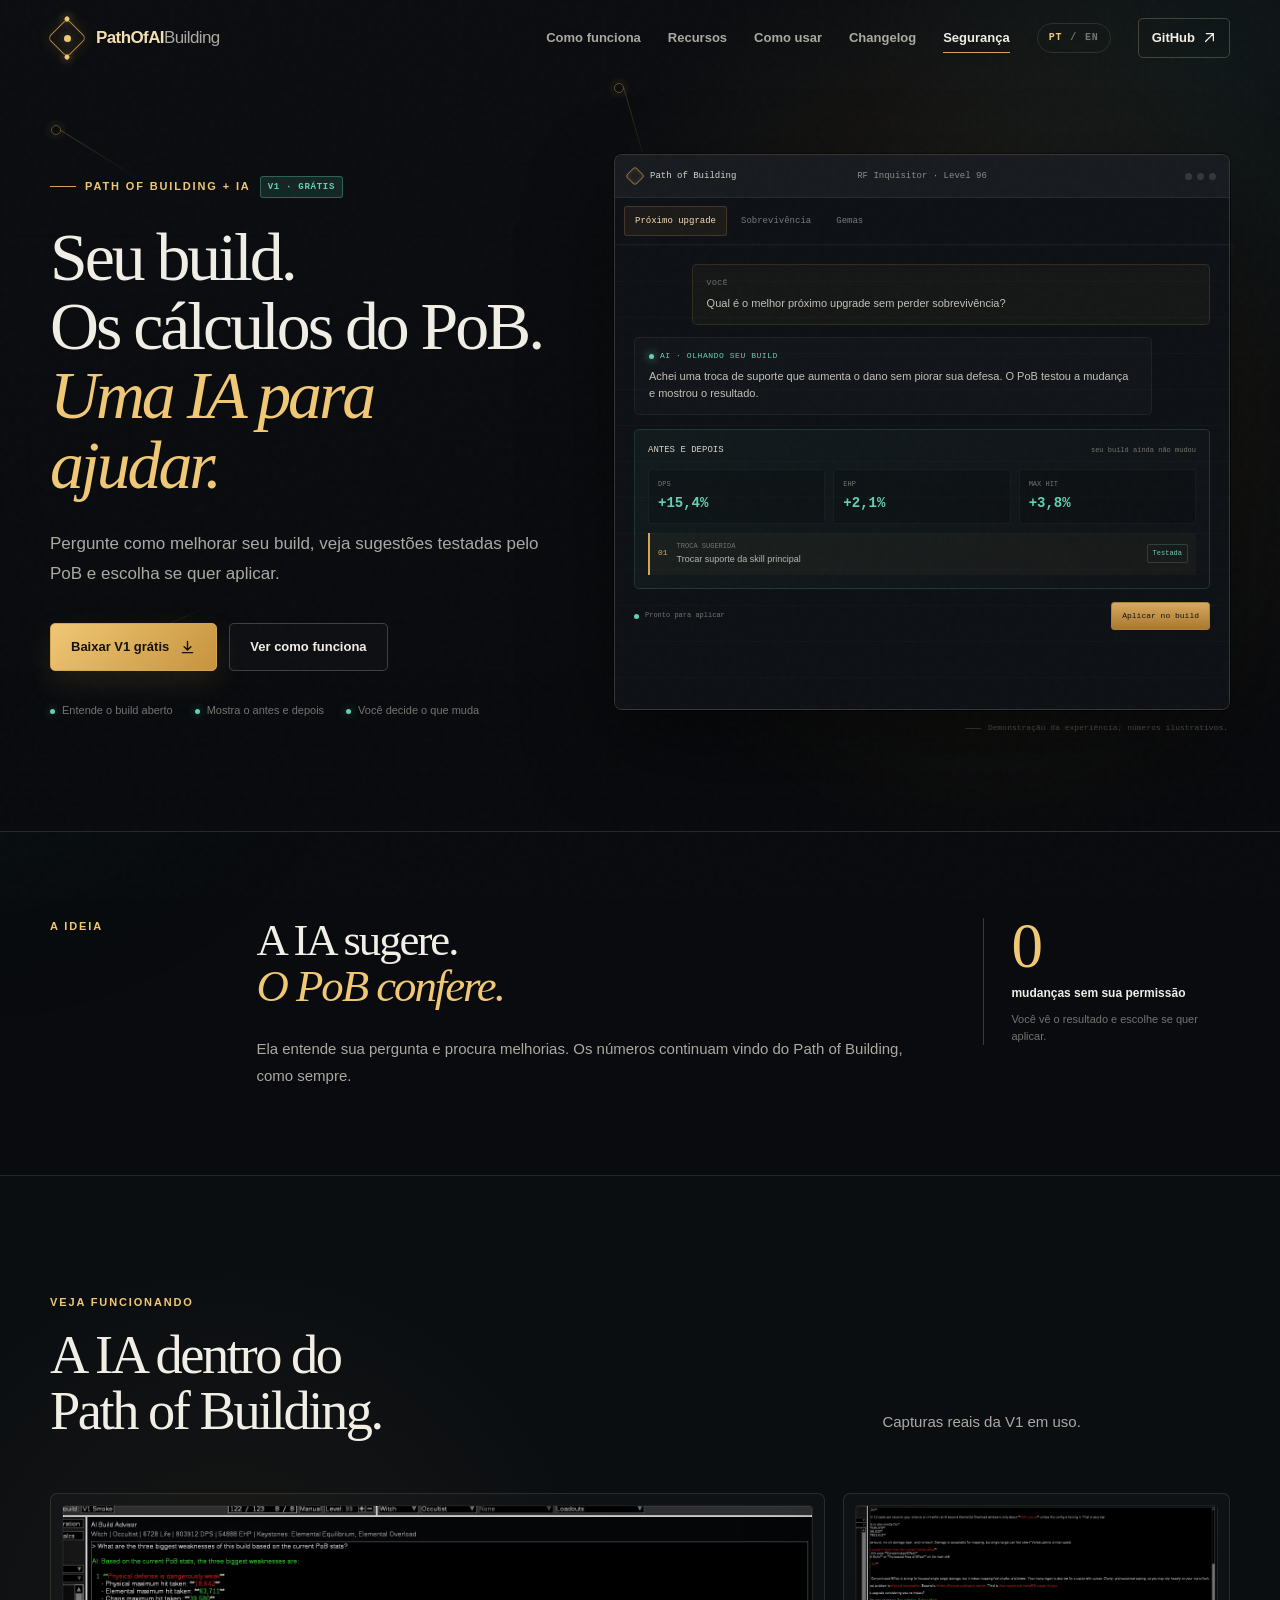
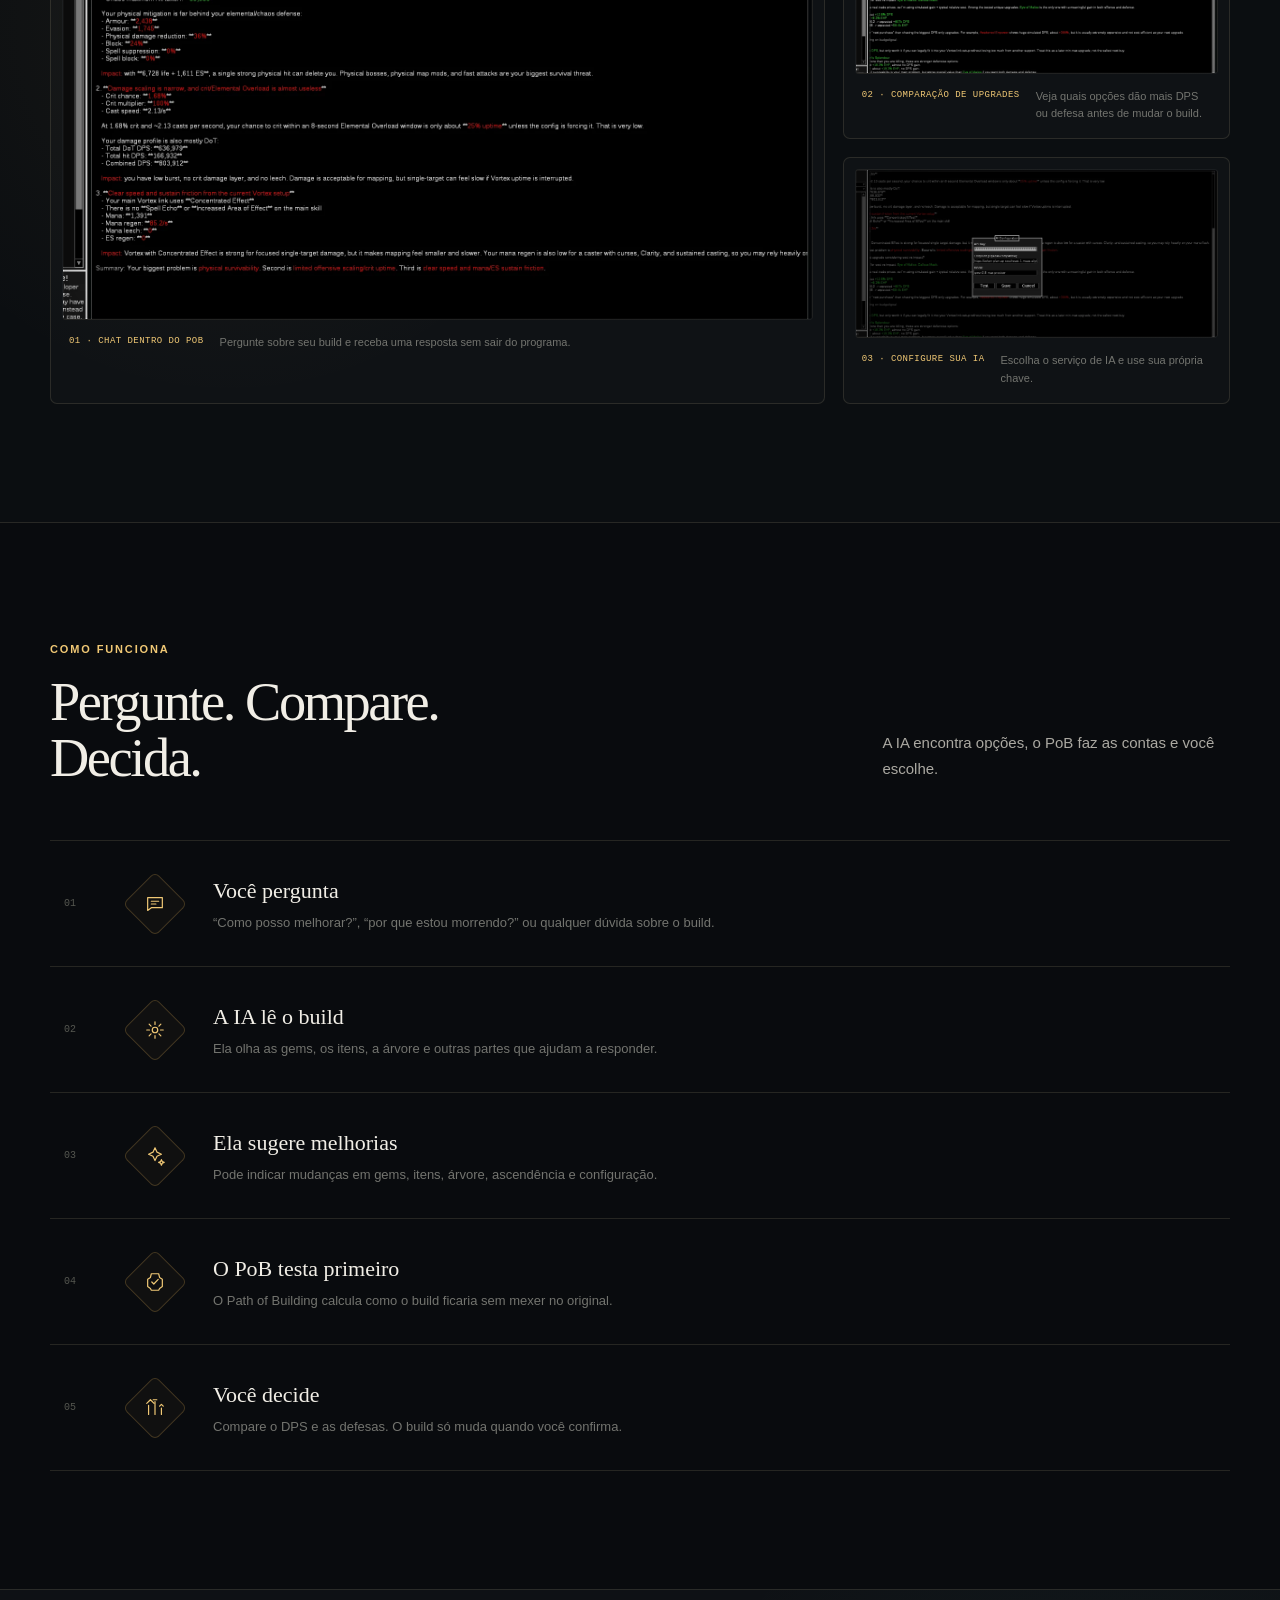
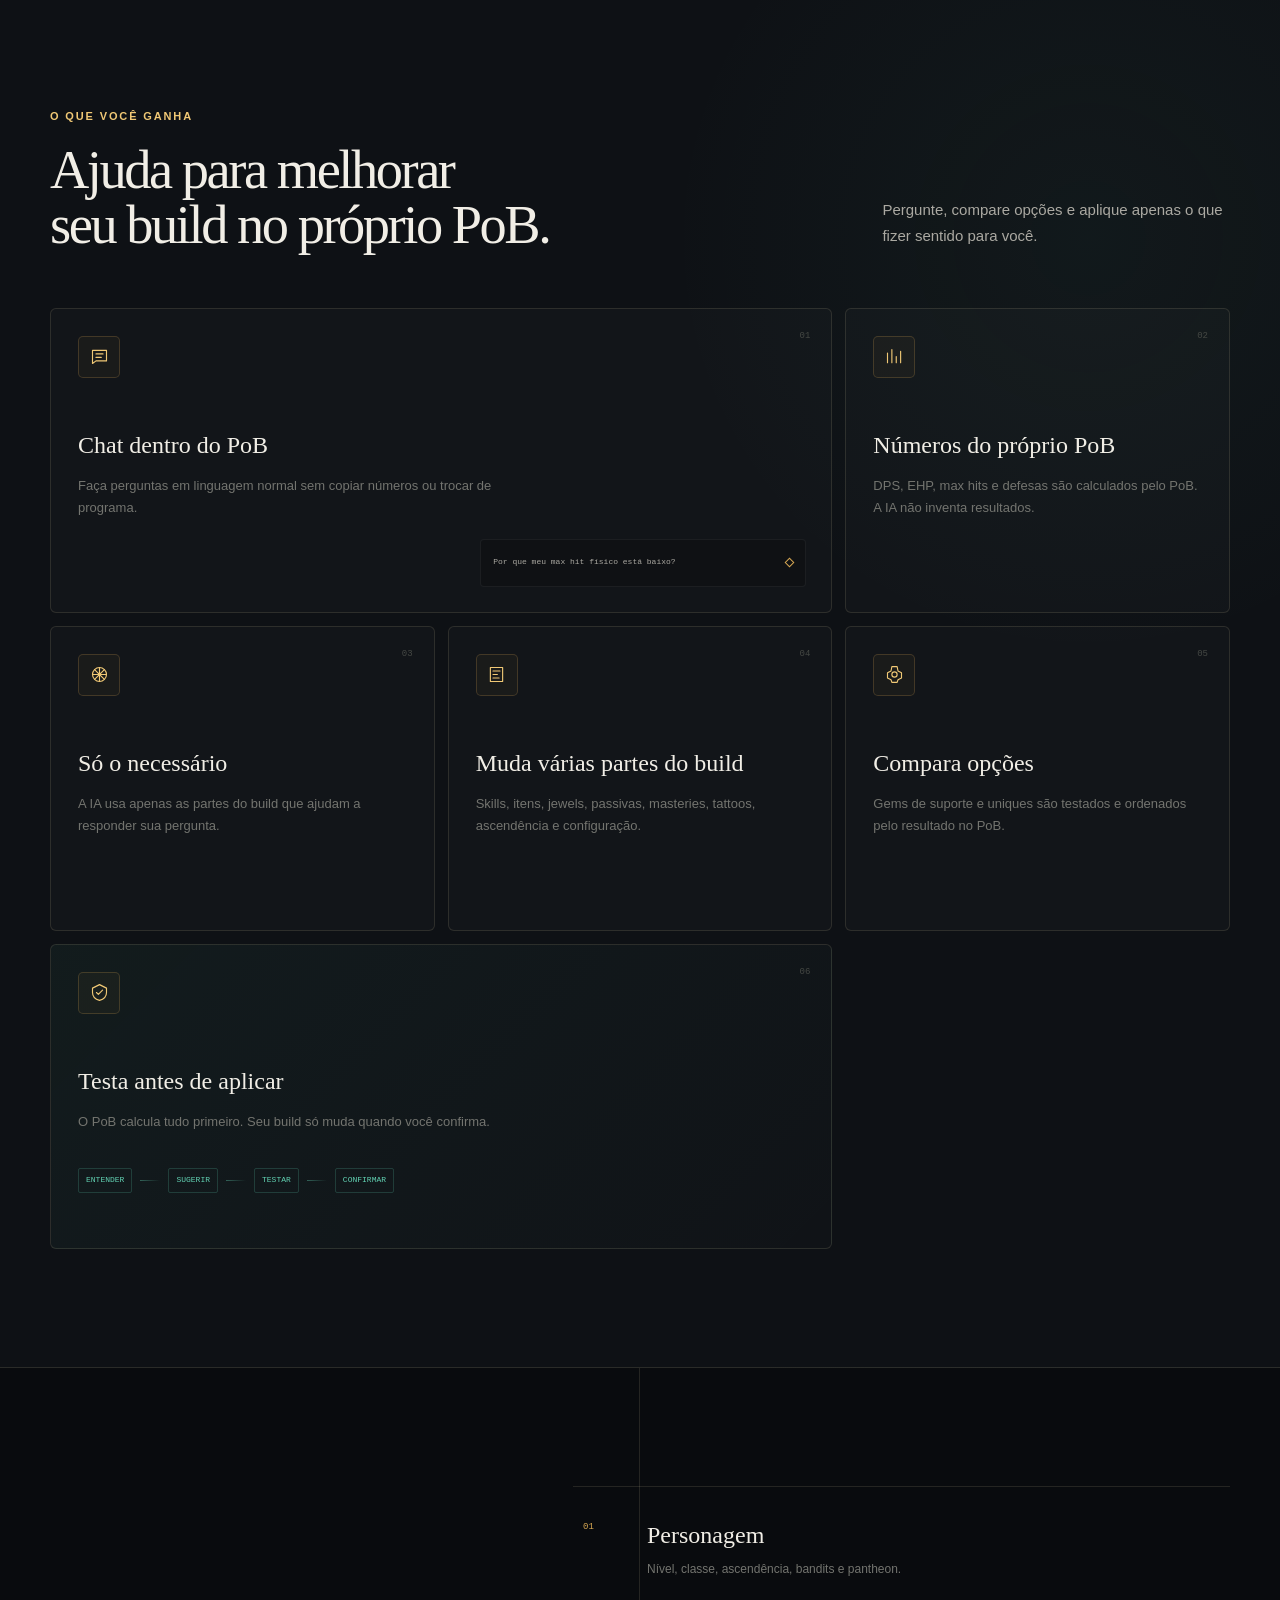
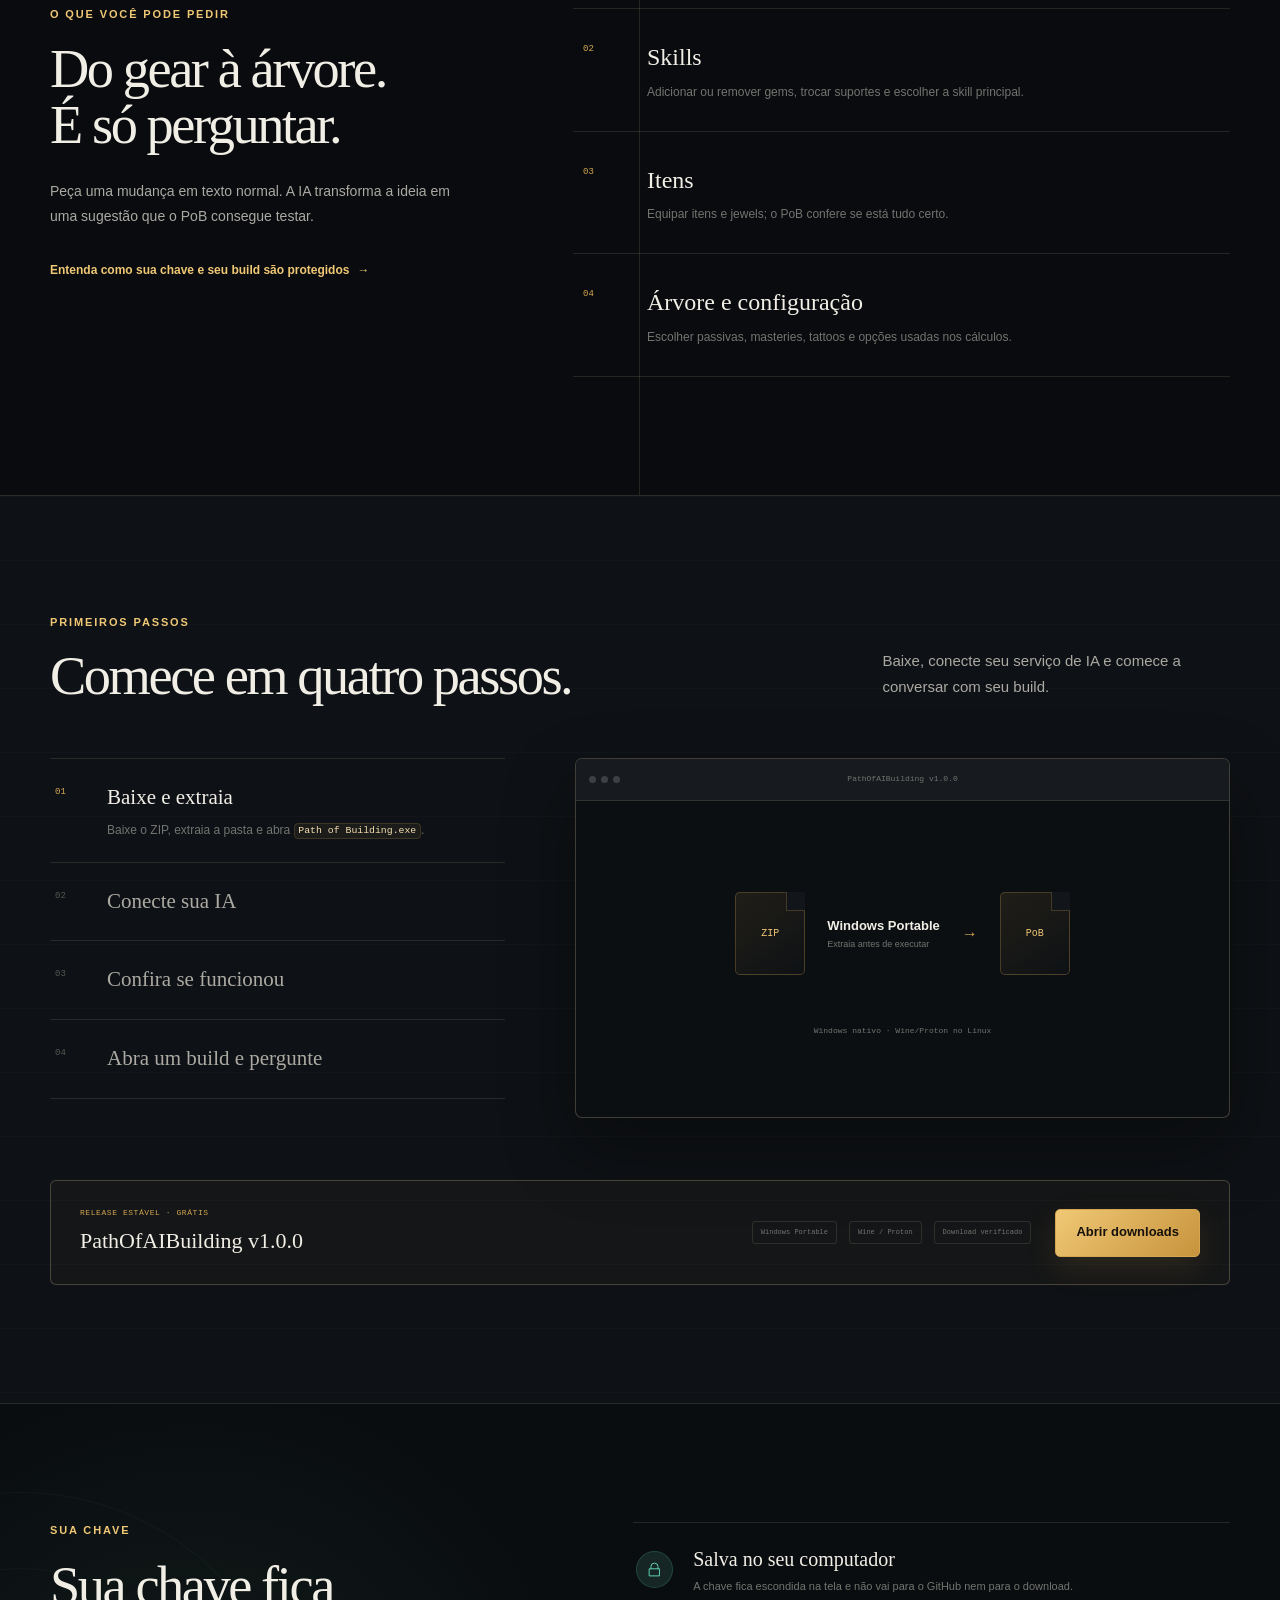
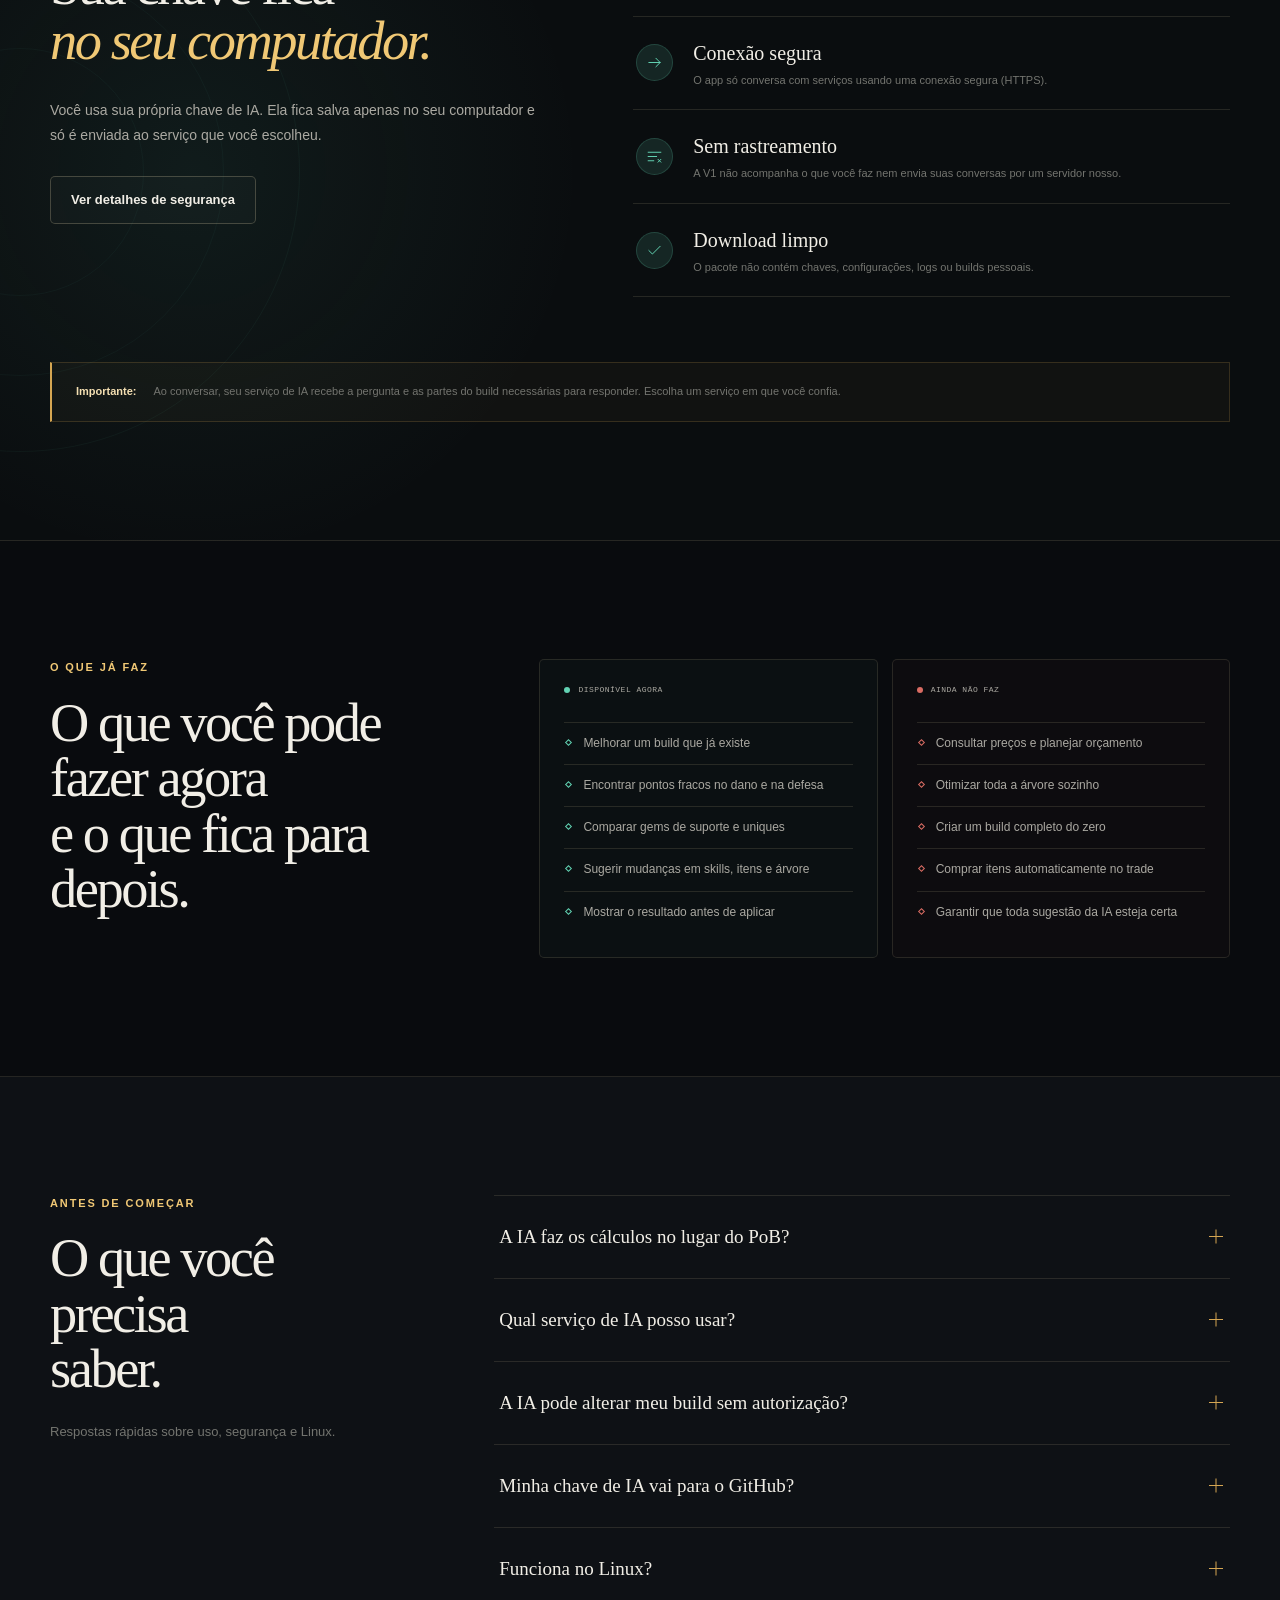
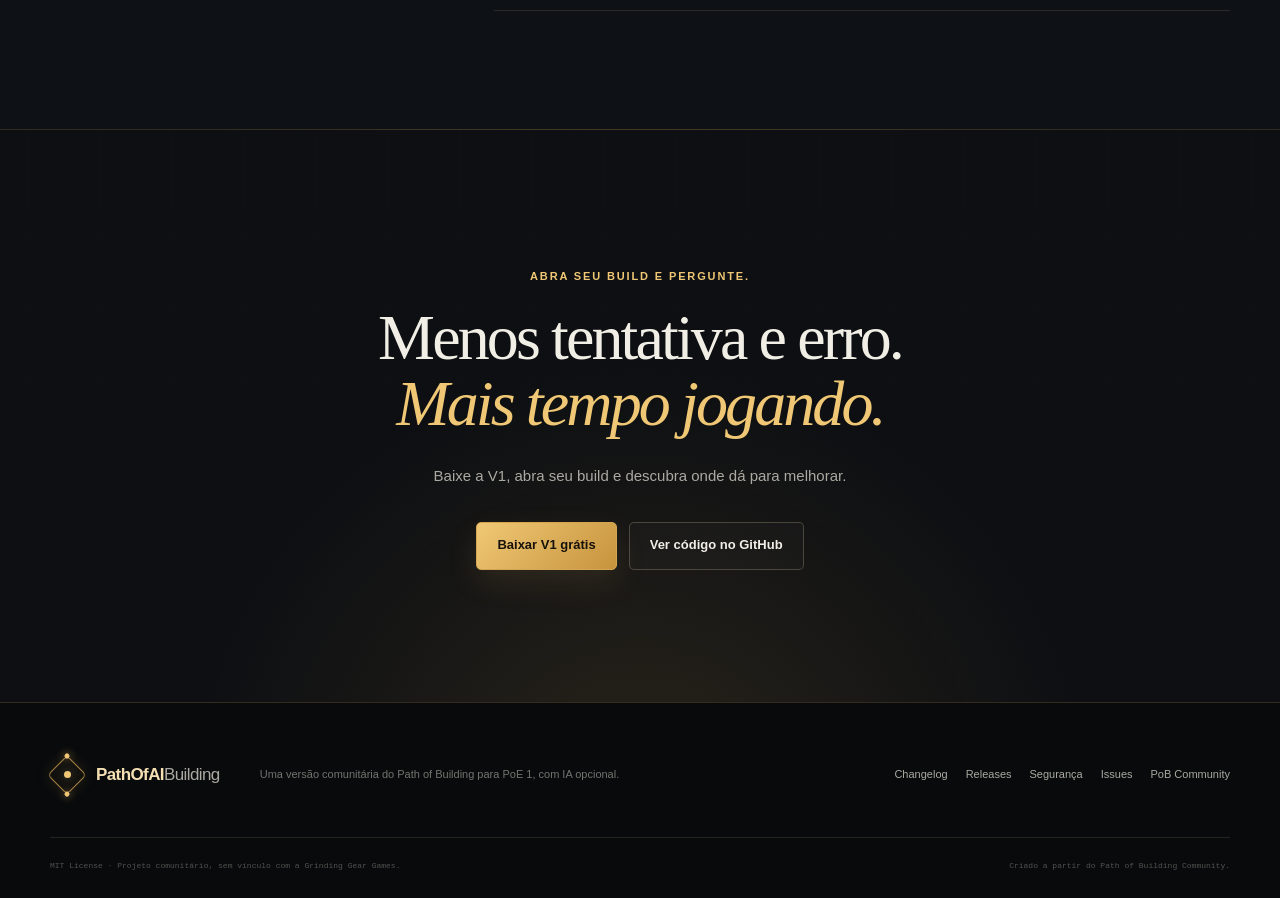
==== site/index.html @ e4df9225 "site: add complete V1 changelog" ====
<!doctype html>
<!-- cspell:disable -->
<html lang="pt-BR">
<head>
  <meta charset="utf-8">
  <meta name="viewport" content="width=device-width, initial-scale=1">
  <meta name="theme-color" content="#0a0c0f">
  <meta name="description" content="PathOfAIBuilding coloca uma IA dentro do Path of Building para responder perguntas, sugerir upgrades e mostrar o resultado antes de aplicar.">
  <meta property="og:type" content="website">
  <meta property="og:title" content="PathOfAIBuilding — PoB com IA para melhorar seu build">
  <meta property="og:description" content="Pergunte sobre seu build, compare melhorias com os cálculos do PoB e escolha o que quer aplicar.">
  <meta property="og:url" content="https://kaiqueramos.github.io/PathOfAIBuilding/">
  <meta property="og:image" content="https://kaiqueramos.github.io/PathOfAIBuilding/assets/ai-chat.webp">
  <meta property="og:image:alt" content="PathOfAIBuilding ajudando a melhorar um build dentro do Path of Building">
  <meta name="twitter:image" content="https://kaiqueramos.github.io/PathOfAIBuilding/assets/ai-chat.webp">
  <meta name="twitter:card" content="summary_large_image">
  <title>PathOfAIBuilding — PoB com IA para melhorar seu build</title>
  <link rel="canonical" href="https://kaiqueramos.github.io/PathOfAIBuilding/">
  <link rel="alternate" hreflang="pt-BR" href="https://kaiqueramos.github.io/PathOfAIBuilding/">
  <link rel="alternate" hreflang="en" href="https://kaiqueramos.github.io/PathOfAIBuilding/en/">
  <link rel="alternate" hreflang="x-default" href="https://kaiqueramos.github.io/PathOfAIBuilding/en/">
  <link rel="icon" href="./favicon.svg" type="image/svg+xml">
  <link rel="stylesheet" href="./styles.css">
  <script src="./script.js" defer></script>
</head>
<body>
  <a class="skip-link" href="#conteudo">Pular para o conteúdo</a>

  <div class="page-noise" aria-hidden="true"></div>
  <div class="ambient ambient-one" aria-hidden="true"></div>
  <div class="ambient ambient-two" aria-hidden="true"></div>

  <header class="site-header" data-header>
    <div class="shell header-inner">
      <a class="brand" href="#inicio" aria-label="PathOfAIBuilding — início">
        <span class="brand-mark" aria-hidden="true">
          <span class="brand-orbit"></span>
          <span class="brand-core"></span>
        </span>
        <span class="brand-copy">
          <strong>PathOfAI</strong><span>Building</span>
        </span>
      </a>

      <button class="nav-toggle" type="button" aria-expanded="false" aria-controls="primary-nav" data-nav-toggle>
        <span class="sr-only">Abrir menu</span>
        <span></span><span></span><span></span>
      </button>

      <nav class="primary-nav" id="primary-nav" aria-label="Navegação principal" data-nav>
        <a href="#como-funciona">Como funciona</a>
        <a href="#recursos">Recursos</a>
        <a href="#primeiros-passos">Como usar</a>
        <a href="./changelog/">Changelog</a>
        <a href="#seguranca">Segurança</a>
        <div class="language-switch" aria-label="Idioma">
          <a href="./" lang="pt-BR" aria-current="page">PT</a>
          <span aria-hidden="true">/</span>
          <a href="./en/" lang="en">EN</a>
        </div>
        <a class="nav-github" href="https://github.com/kaiqueramos/PathOfAIBuilding" target="_blank" rel="noreferrer">
          GitHub
          <svg viewBox="0 0 16 16" aria-hidden="true"><path d="M5 3h8v8M13 3 4 12"/></svg>
        </a>
      </nav>
    </div>
  </header>

  <main id="conteudo">
    <section class="hero" id="inicio">
      <div class="hero-grid" aria-hidden="true"></div>
      <div class="hero-nodes" aria-hidden="true">
        <span class="node node-one"></span>
        <span class="node node-two"></span>
        <span class="node node-three"></span>
        <span class="node node-four"></span>
        <span class="node node-five"></span>
      </div>

      <div class="shell hero-layout">
        <div class="hero-copy reveal">
          <div class="eyebrow"><span></span> Path of Building + IA <b>V1 · GRÁTIS</b></div>
          <h1>Seu build.<br>Os cálculos do PoB.<br><em>Uma IA para ajudar.</em></h1>
          <p class="hero-lead">
            Pergunte como melhorar seu build, veja sugestões testadas pelo PoB e escolha se quer aplicar.
          </p>
          <div class="hero-actions">
            <a class="button button-primary" href="https://github.com/kaiqueramos/PathOfAIBuilding/releases/tag/v1.0.0">
              <span>Baixar V1 grátis</span>
              <svg viewBox="0 0 20 20" aria-hidden="true"><path d="M10 3v10m0 0 4-4m-4 4-4-4M4 16h12"/></svg>
            </a>
            <a class="button button-ghost" href="#como-funciona">Ver como funciona</a>
          </div>
          <ul class="hero-proof" aria-label="Destaques da versão 1">
            <li><span class="proof-dot"></span>Entende o build aberto</li>
            <li><span class="proof-dot"></span>Mostra o antes e depois</li>
            <li><span class="proof-dot"></span>Você decide o que muda</li>
          </ul>
        </div>

        <div class="demo-wrap reveal reveal-delay" aria-label="Demonstração ilustrativa do chat de IA">
          <div class="demo-halo" aria-hidden="true"></div>
          <div class="pob-window">
            <div class="window-topbar">
              <div class="window-brand"><span class="window-gem"></span> Path of Building</div>
              <div class="window-build">RF Inquisitor · Level 96</div>
              <div class="window-controls" aria-hidden="true"><i></i><i></i><i></i></div>
            </div>
            <div class="window-tabs" role="tablist" aria-label="Cenários da demonstração">
              <button class="demo-tab is-active" type="button" role="tab" aria-selected="true" data-scenario="upgrade">Próximo upgrade</button>
              <button class="demo-tab" type="button" role="tab" aria-selected="false" data-scenario="defense">Sobrevivência</button>
              <button class="demo-tab" type="button" role="tab" aria-selected="false" data-scenario="gems">Gemas</button>
            </div>
            <div class="chat-panel" aria-live="polite">
              <div class="message message-user">
                <span class="message-role">Você</span>
                <p data-demo-question>Como melhoro esta build sem perder sobrevivência?</p>
              </div>
              <div class="message message-ai">
                <span class="message-role"><i class="ai-pulse"></i> AI · olhando seu build</span>
                <p data-demo-answer>Achei uma troca de suporte que aumenta o dano sem piorar sua defesa. O PoB testou a mudança e mostrou o resultado.</p>
              </div>
              <div class="diff-card">
                <div class="diff-heading">
                  <span>Antes e depois</span>
                  <small>seu build ainda não mudou</small>
                </div>
                <div class="diff-grid">
                  <div><span>DPS</span><strong data-demo-stat-one>+15,4%</strong></div>
                  <div><span data-demo-label-two>EHP</span><strong data-demo-stat-two>+2,1%</strong></div>
                  <div><span data-demo-label-three>Max hit</span><strong data-demo-stat-three>+3,8%</strong></div>
                </div>
                <div class="action-preview">
                  <span class="action-index">01</span>
                  <div><small data-demo-action-type>troca sugerida</small><b data-demo-action>Trocar suporte da skill principal</b></div>
                  <span class="action-valid">Testada</span>
                </div>
              </div>
              <div class="apply-row">
                <span><i></i> Pronto para aplicar</span>
                <button type="button" tabindex="-1">Aplicar no build</button>
              </div>
            </div>
          </div>
          <p class="demo-caption"><span></span>Demonstração da experiência; números ilustrativos.</p>
        </div>
      </div>
    </section>

    <section class="section principle-section" aria-labelledby="principio-title">
      <div class="shell principle-grid">
        <div class="section-kicker reveal">A ideia</div>
        <div class="principle-copy reveal">
          <h2 id="principio-title">A IA sugere.<br><em>O PoB confere.</em></h2>
          <p>Ela entende sua pergunta e procura melhorias. Os números continuam vindo do Path of Building, como sempre.</p>
        </div>
        <div class="principle-metric reveal">
          <strong>0</strong>
          <span>mudanças sem sua permissão</span>
          <p>Você vê o resultado e escolhe se quer aplicar.</p>
        </div>
      </div>
    </section>

    <section class="section screenshots-section" id="interface" aria-labelledby="screenshots-title">
      <div class="shell">
        <div class="section-heading reveal">
          <div>
            <span class="section-kicker">Veja funcionando</span>
            <h2 id="screenshots-title">A IA dentro do<br>Path of Building.</h2>
          </div>
          <p>Capturas reais da V1 em uso.</p>
        </div>
        <div class="screenshots-grid">
          <figure class="screenshot-card screenshot-card-main reveal">
            <a class="screenshot-frame" href="./assets/ai-chat.webp" target="_blank" rel="noreferrer" aria-label="Abrir captura do chat em tamanho completo">
              <img src="./assets/ai-chat.webp" alt="Chat da IA analisando um build dentro do Path of Building" width="1600" height="900" loading="lazy">
            </a>
            <figcaption>
              <span>01 · Chat dentro do PoB</span>
              <p>Pergunte sobre seu build e receba uma resposta sem sair do programa.</p>
            </figcaption>
          </figure>
          <figure class="screenshot-card reveal">
            <a class="screenshot-frame" href="./assets/ai-preview.webp" target="_blank" rel="noreferrer" aria-label="Abrir captura da comparação de upgrades em tamanho completo">
              <img src="./assets/ai-preview.webp" alt="Comparação de upgrades com ganhos de DPS e EHP" width="1600" height="900" loading="lazy">
            </a>
            <figcaption>
              <span>02 · Comparação de upgrades</span>
              <p>Veja quais opções dão mais DPS ou defesa antes de mudar o build.</p>
            </figcaption>
          </figure>
          <figure class="screenshot-card reveal">
            <a class="screenshot-frame" href="./assets/ai-setup.webp" target="_blank" rel="noreferrer" aria-label="Abrir captura da configuração em tamanho completo">
              <img src="./assets/ai-setup.webp" alt="Tela para configurar o serviço de IA no PathOfAIBuilding" width="1600" height="900" loading="lazy">
            </a>
            <figcaption>
              <span>03 · Configure sua IA</span>
              <p>Escolha o serviço de IA e use sua própria chave.</p>
            </figcaption>
          </figure>
        </div>
      </div>
    </section>

    <section class="section flow-section" id="como-funciona" aria-labelledby="flow-title">
      <div class="shell">
        <div class="section-heading reveal">
          <div>
            <span class="section-kicker">Como funciona</span>
            <h2 id="flow-title">Pergunte. Compare.<br>Decida.</h2>
          </div>
          <p>A IA encontra opções, o PoB faz as contas e você escolhe.</p>
        </div>

        <ol class="flow-list">
          <li class="flow-item reveal">
            <span class="flow-number">01</span>
            <div class="flow-icon" aria-hidden="true"><svg viewBox="0 0 24 24"><path d="M4 5h16v11H8l-4 3V5Z"/><path d="M8 9h8M8 12h5"/></svg></div>
            <div><h3>Você pergunta</h3><p>“Como posso melhorar?”, “por que estou morrendo?” ou qualquer dúvida sobre o build.</p></div>
          </li>
          <li class="flow-item reveal">
            <span class="flow-number">02</span>
            <div class="flow-icon" aria-hidden="true"><svg viewBox="0 0 24 24"><circle cx="12" cy="12" r="3"/><path d="M12 3v3m0 12v3M3 12h3m12 0h3M5.6 5.6l2.1 2.1m8.6 8.6 2.1 2.1m0-12.8-2.1 2.1M7.7 16.3l-2.1 2.1"/></svg></div>
            <div><h3>A IA lê o build</h3><p>Ela olha as gems, os itens, a árvore e outras partes que ajudam a responder.</p></div>
          </li>
          <li class="flow-item reveal">
            <span class="flow-number">03</span>
            <div class="flow-icon" aria-hidden="true"><svg viewBox="0 0 24 24"><path d="m12 3 2.2 4.8L19 10l-4.8 2.2L12 17l-2.2-4.8L5 10l4.8-2.2L12 3Z"/><path d="m19 16 .9 2.1L22 19l-2.1.9L19 22l-.9-2.1L16 19l2.1-.9L19 16Z"/></svg></div>
            <div><h3>Ela sugere melhorias</h3><p>Pode indicar mudanças em gems, itens, árvore, ascendência e configuração.</p></div>
          </li>
          <li class="flow-item reveal">
            <span class="flow-number">04</span>
            <div class="flow-icon" aria-hidden="true"><svg viewBox="0 0 24 24"><path d="M8 3h8l1 4 3 2v8l-3 2-1 2H8l-1-2-3-2V9l3-2 1-4Z"/><path d="m8.5 12 2.2 2.2 4.8-5"/></svg></div>
            <div><h3>O PoB testa primeiro</h3><p>O Path of Building calcula como o build ficaria sem mexer no original.</p></div>
          </li>
          <li class="flow-item reveal">
            <span class="flow-number">05</span>
            <div class="flow-icon" aria-hidden="true"><svg viewBox="0 0 24 24"><path d="M5 19V9m7 10V5m7 14v-7"/><path d="m3 7 4-4 4 4M10 3h4M17 10l2-2 2 2"/></svg></div>
            <div><h3>Você decide</h3><p>Compare o DPS e as defesas. O build só muda quando você confirma.</p></div>
          </li>
        </ol>
      </div>
    </section>

    <section class="section features-section" id="recursos" aria-labelledby="features-title">
      <div class="shell">
        <div class="section-heading reveal">
          <div>
            <span class="section-kicker">O que você ganha</span>
            <h2 id="features-title">Ajuda para melhorar<br>seu build no próprio PoB.</h2>
          </div>
          <p>Pergunte, compare opções e aplique apenas o que fizer sentido para você.</p>
        </div>

        <div class="feature-grid">
          <article class="feature-card feature-card-wide reveal">
            <span class="feature-index">01</span>
            <div class="feature-icon" aria-hidden="true"><svg viewBox="0 0 24 24"><path d="M4 5h16v12H8l-4 3V5Z"/><path d="M8 9h8M8 13h6"/></svg></div>
            <h3>Chat dentro do PoB</h3>
            <p>Faça perguntas em linguagem normal sem copiar números ou trocar de programa.</p>
            <div class="mini-chat" aria-hidden="true"><span>Por que meu max hit físico está baixo?</span><i></i></div>
          </article>

          <article class="feature-card reveal">
            <span class="feature-index">02</span>
            <div class="feature-icon" aria-hidden="true"><svg viewBox="0 0 24 24"><path d="M4 19V8m5 11V4m5 15v-7m5 7V6"/></svg></div>
            <h3>Números do próprio PoB</h3>
            <p>DPS, EHP, max hits e defesas são calculados pelo PoB. A IA não inventa resultados.</p>
          </article>

          <article class="feature-card reveal">
            <span class="feature-index">03</span>
            <div class="feature-icon" aria-hidden="true"><svg viewBox="0 0 24 24"><circle cx="12" cy="12" r="8"/><path d="M12 4v16M4 12h16M6.4 6.4l11.2 11.2M17.6 6.4 6.4 17.6"/></svg></div>
            <h3>Só o necessário</h3>
            <p>A IA usa apenas as partes do build que ajudam a responder sua pergunta.</p>
          </article>

          <article class="feature-card reveal">
            <span class="feature-index">04</span>
            <div class="feature-icon" aria-hidden="true"><svg viewBox="0 0 24 24"><path d="M5 4h14v16H5z"/><path d="M8 8h8m-8 4h5m-5 4h7"/></svg></div>
            <h3>Muda várias partes do build</h3>
            <p>Skills, itens, jewels, passivas, masteries, tattoos, ascendência e configuração.</p>
          </article>

          <article class="feature-card reveal">
            <span class="feature-index">05</span>
            <div class="feature-icon" aria-hidden="true"><svg viewBox="0 0 24 24"><path d="M9 3h6l1 5 4 2v6l-4 2-1 3H9l-1-3-4-2v-6l4-2 1-5Z"/><circle cx="12" cy="12" r="3"/></svg></div>
            <h3>Compara opções</h3>
            <p>Gems de suporte e uniques são testados e ordenados pelo resultado no PoB.</p>
          </article>

          <article class="feature-card feature-card-accent reveal">
            <span class="feature-index">06</span>
            <div class="feature-icon" aria-hidden="true"><svg viewBox="0 0 24 24"><path d="M12 3 4 7v5c0 4.8 3.3 7.8 8 9 4.7-1.2 8-4.2 8-9V7l-8-4Z"/><path d="m8.5 12 2.2 2.2 4.8-5"/></svg></div>
            <h3>Testa antes de aplicar</h3>
            <p>O PoB calcula tudo primeiro. Seu build só muda quando você confirma.</p>
            <div class="safety-chain" aria-label="Caminho até aplicar uma mudança"><span>Entender</span><i></i><span>Sugerir</span><i></i><span>Testar</span><i></i><span>Confirmar</span></div>
          </article>
        </div>
      </div>
    </section>

    <section class="section actions-section" aria-labelledby="actions-title">
      <div class="shell actions-layout">
        <div class="actions-copy reveal">
          <span class="section-kicker">O que você pode pedir</span>
          <h2 id="actions-title">Do gear à árvore.<br>É só perguntar.</h2>
          <p>Peça uma mudança em texto normal. A IA transforma a ideia em uma sugestão que o PoB consegue testar.</p>
          <a class="text-link" href="https://github.com/kaiqueramos/PathOfAIBuilding/blob/dev/AI_SECURITY.md">Entenda como sua chave e seu build são protegidos <span>→</span></a>
        </div>
        <div class="action-groups reveal">
          <article>
            <span>01</span>
            <div><h3>Personagem</h3><p>Nível, classe, ascendência, bandits e pantheon.</p></div>
          </article>
          <article>
            <span>02</span>
            <div><h3>Skills</h3><p>Adicionar ou remover gems, trocar suportes e escolher a skill principal.</p></div>
          </article>
          <article>
            <span>03</span>
            <div><h3>Itens</h3><p>Equipar itens e jewels; o PoB confere se está tudo certo.</p></div>
          </article>
          <article>
            <span>04</span>
            <div><h3>Árvore e configuração</h3><p>Escolher passivas, masteries, tattoos e opções usadas nos cálculos.</p></div>
          </article>
        </div>
      </div>
    </section>

    <section class="section setup-section" id="primeiros-passos" aria-labelledby="setup-title">
      <div class="shell">
        <div class="section-heading reveal">
          <div>
            <span class="section-kicker">Primeiros passos</span>
            <h2 id="setup-title">Comece em quatro passos.</h2>
          </div>
          <p>Baixe, conecte seu serviço de IA e comece a conversar com seu build.</p>
        </div>

        <div class="setup-layout">
          <ol class="setup-steps">
            <li class="setup-step reveal is-active" data-setup-step="1">
              <button type="button" aria-expanded="true">
                <span>01</span>
                <div><h3>Baixe e extraia</h3><p>Baixe o ZIP, extraia a pasta e abra <code>Path of Building.exe</code>.</p></div>
              </button>
            </li>
            <li class="setup-step reveal" data-setup-step="2">
              <button type="button" aria-expanded="false">
                <span>02</span>
                <div><h3>Conecte sua IA</h3><p>Em <b>AI Setup</b>, informe o endereço do serviço, sua chave e o nome do modelo.</p></div>
              </button>
            </li>
            <li class="setup-step reveal" data-setup-step="3">
              <button type="button" aria-expanded="false">
                <span>03</span>
                <div><h3>Confira se funcionou</h3><p>Clique em <b>Test Connection</b>. O PoB avisa quando estiver tudo certo.</p></div>
              </button>
            </li>
            <li class="setup-step reveal" data-setup-step="4">
              <button type="button" aria-expanded="false">
                <span>04</span>
                <div><h3>Abra um build e pergunte</h3><p>Entre na aba <b>AI</b>, faça uma pergunta e revise a sugestão antes de aplicar.</p></div>
              </button>
            </li>
          </ol>

          <div class="setup-visual reveal" aria-live="polite">
            <div class="setup-window" data-setup-panel="1">
              <div class="setup-bar"><span></span><span></span><span></span><b>PathOfAIBuilding v1.0.0</b></div>
              <div class="download-visual">
                <div class="archive-icon"><span>ZIP</span></div>
                <div><strong>Windows Portable</strong><small>Extraia antes de executar</small></div>
                <i>→</i>
                <div class="exe-icon"><span>PoB</span></div>
              </div>
              <p>Windows nativo · Wine/Proton no Linux</p>
            </div>
            <div class="setup-window" data-setup-panel="2" hidden>
              <div class="setup-bar"><span></span><span></span><span></span><b>AI Configuration</b></div>
              <div class="config-form">
                <label>API Key <span>••••••••••••••••••••</span></label>
                <label>Endpoint <span>https://seu-provedor.example/v1</span></label>
                <label>Model <span>provider-model-id</span></label>
                <div><button type="button" tabindex="-1">Test</button><button type="button" tabindex="-1">Save</button></div>
              </div>
            </div>
            <div class="setup-window" data-setup-panel="3" hidden>
              <div class="setup-bar"><span></span><span></span><span></span><b>Connection test</b></div>
              <div class="connection-visual"><i></i><strong>Tudo certo!</strong><p>Seu serviço de IA está pronto para uso.</p></div>
            </div>
            <div class="setup-window" data-setup-panel="4" hidden>
              <div class="setup-bar"><span></span><span></span><span></span><b>AI Chat</b></div>
              <div class="question-visual"><span>Você</span><p>Qual é o gargalo desta build agora?</p><div><i></i><i></i><i></i></div></div>
            </div>
          </div>
        </div>

        <div class="download-strip reveal">
          <div><span>Release estável · grátis</span><strong>PathOfAIBuilding v1.0.0</strong></div>
          <div class="download-meta"><span>Windows Portable</span><span>Wine / Proton</span><span>Download verificado</span></div>
          <a class="button button-primary" href="https://github.com/kaiqueramos/PathOfAIBuilding/releases/tag/v1.0.0">Abrir downloads</a>
        </div>
      </div>
    </section>

    <section class="section security-section" id="seguranca" aria-labelledby="security-title">
      <div class="security-orbit" aria-hidden="true"></div>
      <div class="shell security-layout">
        <div class="security-copy reveal">
          <span class="section-kicker">Sua chave</span>
          <h2 id="security-title">Sua chave fica<br><em>no seu computador.</em></h2>
          <p>Você usa sua própria chave de IA. Ela fica salva apenas no seu computador e só é enviada ao serviço que você escolheu.</p>
          <a class="button button-ghost" href="https://github.com/kaiqueramos/PathOfAIBuilding/blob/dev/AI_SECURITY.md">Ver detalhes de segurança</a>
        </div>
        <ul class="security-list reveal">
          <li><span><svg viewBox="0 0 24 24" aria-hidden="true"><path d="M7 11V8a5 5 0 0 1 10 0v3M5 11h14v10H5z"/></svg></span><div><strong>Salva no seu computador</strong><p>A chave fica escondida na tela e não vai para o GitHub nem para o download.</p></div></li>
          <li><span><svg viewBox="0 0 24 24" aria-hidden="true"><path d="M4 12h16M14 6l6 6-6 6"/></svg></span><div><strong>Conexão segura</strong><p>O app só conversa com serviços usando uma conexão segura (HTTPS).</p></div></li>
          <li><span><svg viewBox="0 0 24 24" aria-hidden="true"><path d="M3 6h18M3 12h12M3 18h8"/><path d="m17 16 4 4m0-4-4 4"/></svg></span><div><strong>Sem rastreamento</strong><p>A V1 não acompanha o que você faz nem envia suas conversas por um servidor nosso.</p></div></li>
          <li><span><svg viewBox="0 0 24 24" aria-hidden="true"><path d="m4 12 5 5L20 6"/></svg></span><div><strong>Download limpo</strong><p>O pacote não contém chaves, configurações, logs ou builds pessoais.</p></div></li>
        </ul>
      </div>
      <div class="shell security-note reveal">
        <strong>Importante:</strong>
        <p>Ao conversar, seu serviço de IA recebe a pergunta e as partes do build necessárias para responder. Escolha um serviço em que você confia.</p>
      </div>
    </section>

    <section class="section scope-section" aria-labelledby="scope-title">
      <div class="shell scope-layout">
        <div class="scope-title reveal">
          <span class="section-kicker">O que já faz</span>
          <h2 id="scope-title">O que você pode fazer agora<br>e o que fica para depois.</h2>
        </div>
        <div class="scope-columns">
          <div class="scope-column scope-now reveal">
            <span class="scope-label"><i></i>Disponível agora</span>
            <ul>
              <li>Melhorar um build que já existe</li>
              <li>Encontrar pontos fracos no dano e na defesa</li>
              <li>Comparar gems de suporte e uniques</li>
              <li>Sugerir mudanças em skills, itens e árvore</li>
              <li>Mostrar o resultado antes de aplicar</li>
            </ul>
          </div>
          <div class="scope-column scope-later reveal">
            <span class="scope-label"><i></i>Ainda não faz</span>
            <ul>
              <li>Consultar preços e planejar orçamento</li>
              <li>Otimizar toda a árvore sozinho</li>
              <li>Criar um build completo do zero</li>
              <li>Comprar itens automaticamente no trade</li>
              <li>Garantir que toda sugestão da IA esteja certa</li>
            </ul>
          </div>
        </div>
      </div>
    </section>

    <section class="section faq-section" aria-labelledby="faq-title">
      <div class="shell faq-layout">
        <div class="faq-heading reveal">
          <span class="section-kicker">Antes de começar</span>
          <h2 id="faq-title">O que você precisa<br>saber.</h2>
          <p>Respostas rápidas sobre uso, segurança e Linux.</p>
        </div>
        <div class="faq-list" data-faq>
          <article class="faq-item reveal">
            <button type="button" aria-expanded="false"><span>A IA faz os cálculos no lugar do PoB?</span><i></i></button>
            <div class="faq-answer"><p>Não. Ela sugere mudanças, mas DPS, EHP, resistências e max hits continuam sendo calculados pelo Path of Building.</p></div>
          </article>
          <article class="faq-item reveal">
            <button type="button" aria-expanded="false"><span>Qual serviço de IA posso usar?</span><i></i></button>
            <div class="faq-answer"><p>Você pode usar serviços de IA que seguem o padrão da OpenAI. No <b>AI Setup</b>, informe a chave, o endereço e o nome do modelo.</p></div>
          </article>
          <article class="faq-item reveal">
            <button type="button" aria-expanded="false"><span>A IA pode alterar meu build sem autorização?</span><i></i></button>
            <div class="faq-answer"><p>Não. Primeiro o PoB testa a sugestão e mostra o resultado. O build só muda quando você clica em <b>Apply</b>.</p></div>
          </article>
          <article class="faq-item reveal">
            <button type="button" aria-expanded="false"><span>Minha chave de IA vai para o GitHub?</span><i></i></button>
            <div class="faq-answer"><p>Não. Ela fica salva no seu computador e é enviada apenas ao serviço de IA que você escolheu.</p></div>
          </article>
          <article class="faq-item reveal">
            <button type="button" aria-expanded="false"><span>Funciona no Linux?</span><i></i></button>
            <div class="faq-answer"><p>Sim. Use o mesmo download com Wine ou Proton. A V1 ainda não tem uma versão Linux nativa.</p></div>
          </article>
        </div>
      </div>
    </section>

    <section class="final-cta" aria-labelledby="cta-title">
      <div class="final-grid" aria-hidden="true"></div>
      <div class="shell final-cta-inner reveal">
        <span class="section-kicker">Abra seu build e pergunte.</span>
        <h2 id="cta-title">Menos tentativa e erro.<br><em>Mais tempo jogando.</em></h2>
        <p>Baixe a V1, abra seu build e descubra onde dá para melhorar.</p>
        <div>
          <a class="button button-primary" href="https://github.com/kaiqueramos/PathOfAIBuilding/releases/tag/v1.0.0">Baixar V1 grátis</a>
          <a class="button button-ghost" href="https://github.com/kaiqueramos/PathOfAIBuilding">Ver código no GitHub</a>
        </div>
      </div>
    </section>
  </main>

  <footer class="site-footer">
    <div class="shell footer-main">
      <a class="brand" href="#inicio" aria-label="PathOfAIBuilding — voltar ao início">
        <span class="brand-mark" aria-hidden="true"><span class="brand-orbit"></span><span class="brand-core"></span></span>
        <span class="brand-copy"><strong>PathOfAI</strong><span>Building</span></span>
      </a>
      <p>Uma versão comunitária do Path of Building para PoE 1, com IA opcional.</p>
      <nav aria-label="Links do rodapé">
        <a href="./changelog/">Changelog</a>
        <a href="https://github.com/kaiqueramos/PathOfAIBuilding/releases">Releases</a>
        <a href="https://github.com/kaiqueramos/PathOfAIBuilding/blob/dev/AI_SECURITY.md">Segurança</a>
        <a href="https://github.com/kaiqueramos/PathOfAIBuilding/issues">Issues</a>
        <a href="https://github.com/PathOfBuildingCommunity/PathOfBuilding">PoB Community</a>
      </nav>
    </div>
    <div class="shell footer-bottom">
      <span>MIT License · Projeto comunitário, sem vínculo com a Grinding Gear Games.</span>
      <span>Criado a partir do Path of Building Community.</span>
    </div>
  </footer>
</body>
</html>
---- site/styles.css ----
@charset "UTF-8";
/* cspell:ignore topbar */

:root {
  color-scheme: dark;
  --ink: #090b0e;
  --ink-soft: #0e1115;
  --panel: #12161b;
  --panel-raised: #171c21;
  --line: rgba(230, 211, 171, 0.13);
  --line-strong: rgba(230, 211, 171, 0.24);
  --text: #f1eee6;
  --text-soft: #aba9a2;
  --text-dim: #73746f;
  --gold: #d5a652;
  --gold-bright: #f0c875;
  --gold-pale: #f4dfb2;
  --teal: #62d2b3;
  --teal-soft: rgba(98, 210, 179, 0.13);
  --red: #d96c63;
  --shell: 1180px;
  --display: Georgia, "Times New Roman", serif;
  --sans: Inter, ui-sans-serif, -apple-system, BlinkMacSystemFont, "Segoe UI", sans-serif;
  --mono: "SFMono-Regular", Consolas, "Liberation Mono", monospace;
}

*,
*::before,
*::after {
  box-sizing: border-box;
}

html {
  scroll-behavior: smooth;
  scroll-padding-top: 90px;
}

body {
  margin: 0;
  min-width: 320px;
  overflow-x: hidden;
  background: var(--ink);
  color: var(--text);
  font-family: var(--sans);
  font-size: 16px;
  line-height: 1.6;
  -webkit-font-smoothing: antialiased;
  text-rendering: optimizeLegibility;
}

body.nav-open {
  overflow: hidden;
}

button,
a {
  color: inherit;
}

button {
  font: inherit;
}

a {
  text-decoration: none;
}

img,
svg {
  display: block;
}

img {
  max-width: 100%;
}

code {
  padding: 0.15em 0.38em;
  border: 1px solid rgba(213, 166, 82, 0.18);
  border-radius: 4px;
  background: rgba(213, 166, 82, 0.07);
  color: var(--gold-pale);
  font-family: var(--mono);
  font-size: 0.82em;
}

[hidden] {
  display: none !important;
}

::selection {
  background: rgba(213, 166, 82, 0.28);
  color: #fff;
}

:focus-visible {
  outline: 2px solid var(--gold-bright);
  outline-offset: 4px;
}

.sr-only {
  position: absolute;
  width: 1px;
  height: 1px;
  padding: 0;
  margin: -1px;
  overflow: hidden;
  clip: rect(0, 0, 0, 0);
  white-space: nowrap;
  border: 0;
}

.skip-link {
  position: fixed;
  z-index: 200;
  top: 12px;
  left: 12px;
  padding: 10px 16px;
  transform: translateY(-160%);
  border-radius: 4px;
  background: var(--gold-bright);
  color: #111;
  font-weight: 700;
  transition: transform 180ms ease;
}

.skip-link:focus {
  transform: translateY(0);
}

.shell {
  width: min(calc(100% - 48px), var(--shell));
  margin-inline: auto;
}

.page-noise {
  position: fixed;
  z-index: 100;
  inset: 0;
  pointer-events: none;
  opacity: 0.022;
  background-image: url("data:image/svg+xml,%3Csvg viewBox='0 0 180 180' xmlns='http://www.w3.org/2000/svg'%3E%3Cfilter id='n'%3E%3CfeTurbulence type='fractalNoise' baseFrequency='.85' numOctaves='4' stitchTiles='stitch'/%3E%3C/filter%3E%3Crect width='100%25' height='100%25' filter='url(%23n)' opacity='.8'/%3E%3C/svg%3E");
}

.ambient {
  position: fixed;
  z-index: -1;
  width: 42vw;
  height: 42vw;
  border-radius: 50%;
  filter: blur(120px);
  opacity: 0.07;
  pointer-events: none;
}

.ambient-one {
  top: -16vw;
  right: -10vw;
  background: var(--gold);
}

.ambient-two {
  bottom: 5vh;
  left: -24vw;
  background: #1d6f69;
}

.site-header {
  position: fixed;
  z-index: 90;
  top: 0;
  right: 0;
  left: 0;
  border-bottom: 1px solid transparent;
  transition: background 220ms ease, border-color 220ms ease, backdrop-filter 220ms ease;
}

.site-header.is-scrolled {
  border-color: var(--line);
  background: rgba(9, 11, 14, 0.86);
  backdrop-filter: blur(18px);
}

.header-inner {
  display: flex;
  min-height: 76px;
  align-items: center;
  justify-content: space-between;
  gap: 28px;
}

.brand {
  display: inline-flex;
  align-items: center;
  gap: 12px;
  flex: 0 0 auto;
}

.brand-mark {
  position: relative;
  display: grid;
  width: 34px;
  height: 34px;
  place-items: center;
}

.brand-orbit {
  position: absolute;
  inset: 3px;
  transform: rotate(45deg);
  border: 1px solid rgba(213, 166, 82, 0.78);
  border-radius: 5px;
  box-shadow: 0 0 16px rgba(213, 166, 82, 0.15), inset 0 0 9px rgba(213, 166, 82, 0.08);
}

.brand-orbit::before,
.brand-orbit::after {
  position: absolute;
  width: 5px;
  height: 5px;
  border-radius: 50%;
  background: var(--gold-bright);
  box-shadow: 0 0 9px rgba(240, 200, 117, 0.8);
  content: "";
}

.brand-orbit::before {
  top: -3px;
  left: -3px;
}

.brand-orbit::after {
  right: -3px;
  bottom: -3px;
}

.brand-core {
  width: 7px;
  height: 7px;
  border-radius: 50%;
  background: var(--gold-bright);
  box-shadow: 0 0 14px rgba(240, 200, 117, 0.85);
}

.brand-copy {
  display: flex;
  align-items: baseline;
  letter-spacing: -0.035em;
  font-size: 17px;
}

.brand-copy strong {
  color: var(--gold-pale);
  font-weight: 720;
}

.brand-copy span {
  color: var(--text-soft);
  font-weight: 450;
}

.primary-nav {
  display: flex;
  align-items: center;
  gap: 27px;
  color: var(--text-soft);
  font-size: 13px;
  font-weight: 570;
}

.primary-nav > a:not(.nav-github) {
  position: relative;
  padding-block: 7px;
  transition: color 180ms ease;
}

.primary-nav > a:not(.nav-github)::after {
  position: absolute;
  right: 0;
  bottom: 2px;
  left: 0;
  height: 1px;
  transform: scaleX(0);
  transform-origin: right;
  background: var(--gold);
  content: "";
  transition: transform 180ms ease;
}

.primary-nav > a:hover,
.primary-nav > a.is-current {
  color: var(--text);
}

.primary-nav > a:hover::after,
.primary-nav > a.is-current::after {
  transform: scaleX(1);
  transform-origin: left;
}

.language-switch {
  display: flex;
  align-items: center;
  gap: 6px;
  padding: 5px 9px;
  border: 1px solid var(--line);
  border-radius: 999px;
  color: var(--text-dim);
  font-family: var(--mono);
  font-size: 10px;
  letter-spacing: 0.08em;
}

.language-switch a {
  padding: 1px 2px;
  transition: color 160ms ease;
}

.language-switch a:hover,
.language-switch a[aria-current="page"] {
  color: var(--gold-bright);
}

.nav-github {
  display: inline-flex;
  align-items: center;
  gap: 7px;
  padding: 9px 13px;
  border: 1px solid var(--line-strong);
  border-radius: 5px;
  color: var(--text);
  transition: border-color 180ms ease, background 180ms ease;
}

.nav-github:hover {
  border-color: rgba(213, 166, 82, 0.44);
  background: rgba(213, 166, 82, 0.07);
}

.nav-github svg {
  width: 14px;
  fill: none;
  stroke: currentColor;
  stroke-linecap: round;
  stroke-width: 1.4;
}

.nav-toggle {
  display: none;
  width: 42px;
  height: 42px;
  padding: 10px;
  border: 1px solid var(--line);
  border-radius: 5px;
  background: transparent;
}

.nav-toggle > span:not(.sr-only) {
  display: block;
  width: 100%;
  height: 1px;
  margin: 5px 0;
  background: var(--text);
  transition: transform 180ms ease, opacity 180ms ease;
}

.hero {
  position: relative;
  min-height: 780px;
  overflow: hidden;
  padding: 154px 0 96px;
  border-bottom: 1px solid var(--line);
  background:
    radial-gradient(circle at 75% 36%, rgba(213, 166, 82, 0.095), transparent 34%),
    radial-gradient(circle at 95% 6%, rgba(98, 210, 179, 0.05), transparent 25%),
    linear-gradient(180deg, #0b0d10 0%, var(--ink) 100%);
}

.hero::after {
  position: absolute;
  right: 0;
  bottom: 0;
  left: 0;
  height: 160px;
  background: linear-gradient(transparent, var(--ink));
  content: "";
  pointer-events: none;
}

.hero-grid,
.final-grid {
  position: absolute;
  inset: 0;
  opacity: 0.28;
  background-image:
    linear-gradient(rgba(213, 166, 82, 0.055) 1px, transparent 1px),
    linear-gradient(90deg, rgba(213, 166, 82, 0.055) 1px, transparent 1px);
  background-position: center;
  background-size: 72px 72px;
  mask-image: linear-gradient(to bottom, black, transparent 82%);
}

.hero-layout {
  position: relative;
  z-index: 2;
  display: grid;
  align-items: center;
  grid-template-columns: minmax(0, 0.9fr) minmax(500px, 1.1fr);
  gap: 60px;
}

.eyebrow,
.section-kicker {
  color: var(--gold-bright);
  font-size: 11px;
  font-weight: 700;
  letter-spacing: 0.17em;
  text-transform: uppercase;
}

.eyebrow {
  display: inline-flex;
  align-items: center;
  gap: 9px;
  margin-bottom: 25px;
}

.eyebrow > span {
  width: 26px;
  height: 1px;
  background: var(--gold);
}

.eyebrow b {
  padding: 3px 7px;
  border: 1px solid rgba(98, 210, 179, 0.35);
  border-radius: 3px;
  background: var(--teal-soft);
  color: var(--teal);
  font-family: var(--mono);
  font-size: 9px;
  letter-spacing: 0.08em;
}

.hero h1,
.section h2,
.final-cta h2 {
  margin: 0;
  font-family: var(--display);
  font-weight: 400;
  letter-spacing: -0.045em;
  line-height: 1.02;
}

.hero h1 {
  max-width: 670px;
  font-size: clamp(52px, 5.3vw, 78px);
}

.hero h1 em,
.section h2 em,
.final-cta h2 em {
  color: var(--gold-bright);
  font-style: italic;
  font-weight: 400;
}

.hero-lead {
  max-width: 600px;
  margin: 29px 0 0;
  color: var(--text-soft);
  font-size: 17px;
  line-height: 1.75;
}

.hero-actions {
  display: flex;
  align-items: center;
  gap: 12px;
  margin-top: 35px;
}

.button {
  display: inline-flex;
  min-height: 48px;
  align-items: center;
  justify-content: center;
  gap: 10px;
  padding: 0 20px;
  border: 1px solid transparent;
  border-radius: 5px;
  font-size: 13px;
  font-weight: 680;
  transition: transform 180ms ease, border-color 180ms ease, background 180ms ease, color 180ms ease, box-shadow 180ms ease;
}

.button:hover {
  transform: translateY(-2px);
}

.button-primary {
  border-color: var(--gold);
  background: linear-gradient(135deg, var(--gold-bright), #c7933d);
  box-shadow: 0 12px 30px rgba(213, 166, 82, 0.12);
  color: #16110a;
}

.button-primary:hover {
  box-shadow: 0 15px 38px rgba(213, 166, 82, 0.22);
}

.button-primary svg {
  width: 17px;
  fill: none;
  stroke: currentColor;
  stroke-linecap: round;
  stroke-linejoin: round;
  stroke-width: 1.7;
}

.button-ghost {
  border-color: var(--line-strong);
  background: rgba(255, 255, 255, 0.018);
  color: var(--text);
}

.button-ghost:hover {
  border-color: rgba(213, 166, 82, 0.48);
  background: rgba(213, 166, 82, 0.06);
}

.hero-proof {
  display: flex;
  flex-wrap: wrap;
  gap: 12px 22px;
  padding: 0;
  margin: 31px 0 0;
  color: var(--text-dim);
  font-size: 11px;
  list-style: none;
}

.hero-proof li {
  display: flex;
  align-items: center;
  gap: 7px;
}

.proof-dot {
  width: 5px;
  height: 5px;
  border-radius: 50%;
  background: var(--teal);
  box-shadow: 0 0 8px rgba(98, 210, 179, 0.5);
}

.hero-nodes .node {
  position: absolute;
  z-index: 1;
  width: 10px;
  height: 10px;
  border: 1px solid rgba(213, 166, 82, 0.42);
  border-radius: 50%;
  box-shadow: 0 0 0 5px rgba(213, 166, 82, 0.025), 0 0 14px rgba(213, 166, 82, 0.14);
}

.node::after {
  position: absolute;
  top: 4px;
  left: 9px;
  width: 95px;
  height: 1px;
  transform: rotate(var(--angle, 0deg));
  transform-origin: left;
  background: linear-gradient(90deg, rgba(213, 166, 82, 0.24), transparent);
  content: "";
}

.node-one { top: 15%; left: 4%; --angle: 32deg; }
.node-two { top: 29%; right: 4%; --angle: 145deg; }
.node-three { bottom: 22%; left: 9%; --angle: -24deg; }
.node-four { top: 10%; left: 48%; --angle: 74deg; }
.node-five { right: 9%; bottom: 16%; --angle: 198deg; }

.demo-wrap {
  position: relative;
  min-width: 0;
}

.demo-halo {
  position: absolute;
  inset: 12% -8% -8% 15%;
  border-radius: 50%;
  background: rgba(213, 166, 82, 0.14);
  filter: blur(80px);
  opacity: 0.42;
}

.pob-window {
  position: relative;
  overflow: hidden;
  border: 1px solid rgba(231, 213, 177, 0.18);
  border-radius: 8px;
  background: #101318;
  box-shadow: 0 35px 90px rgba(0, 0, 0, 0.48), 0 0 0 1px rgba(0, 0, 0, 0.6);
}

.window-topbar {
  display: grid;
  min-height: 43px;
  align-items: center;
  padding: 0 13px;
  border-bottom: 1px solid rgba(255, 255, 255, 0.055);
  background: #181b20;
  color: var(--text-dim);
  font-family: var(--mono);
  font-size: 9px;
  grid-template-columns: 1fr auto 1fr;
}

.window-brand {
  display: flex;
  align-items: center;
  gap: 8px;
  color: #d8d5cd;
}

.window-gem {
  width: 14px;
  height: 14px;
  transform: rotate(45deg);
  border: 1px solid rgba(213, 166, 82, 0.62);
  border-radius: 3px;
  box-shadow: inset 0 0 6px rgba(213, 166, 82, 0.22);
}

.window-build {
  color: #8b8c87;
}

.window-controls {
  display: flex;
  justify-content: flex-end;
  gap: 5px;
}

.window-controls i {
  width: 7px;
  height: 7px;
  border-radius: 50%;
  background: #34383d;
}

.window-tabs {
  display: flex;
  gap: 3px;
  padding: 8px 9px;
  border-bottom: 1px solid rgba(255, 255, 255, 0.05);
  background: #0e1115;
}

.demo-tab {
  padding: 7px 10px;
  border: 1px solid transparent;
  border-radius: 3px;
  background: transparent;
  color: #777a78;
  font-family: var(--mono);
  font-size: 9px;
  cursor: pointer;
  transition: color 160ms ease, border-color 160ms ease, background 160ms ease;
}

.demo-tab:hover {
  color: #bbb9b2;
}

.demo-tab.is-active {
  border-color: rgba(213, 166, 82, 0.2);
  background: rgba(213, 166, 82, 0.07);
  color: var(--gold-pale);
}

.chat-panel {
  min-height: 464px;
  padding: 19px;
  background:
    linear-gradient(rgba(255, 255, 255, 0.014) 1px, transparent 1px),
    #0e1115;
  background-size: 100% 36px;
}

.message {
  max-width: 90%;
  padding: 12px 14px;
  border: 1px solid rgba(255, 255, 255, 0.055);
  border-radius: 5px;
  background: rgba(255, 255, 255, 0.018);
}

.message + .message {
  margin-top: 12px;
}

.message-user {
  margin-left: auto;
  border-color: rgba(213, 166, 82, 0.15);
  background: rgba(213, 166, 82, 0.045);
}

.message-role {
  display: flex;
  align-items: center;
  gap: 6px;
  margin-bottom: 5px;
  color: var(--text-dim);
  font-family: var(--mono);
  font-size: 8px;
  letter-spacing: 0.07em;
  text-transform: uppercase;
}

.message-ai .message-role {
  color: var(--teal);
}

.ai-pulse {
  width: 5px;
  height: 5px;
  border-radius: 50%;
  background: var(--teal);
  box-shadow: 0 0 8px var(--teal);
}

.message p {
  margin: 0;
  color: #c4c1b8;
  font-size: 11px;
  line-height: 1.55;
}

.diff-card {
  margin-top: 14px;
  padding: 13px;
  border: 1px solid rgba(98, 210, 179, 0.17);
  border-radius: 5px;
  background: linear-gradient(135deg, rgba(98, 210, 179, 0.05), rgba(255, 255, 255, 0.012));
}

.diff-heading {
  display: flex;
  align-items: baseline;
  justify-content: space-between;
  gap: 15px;
  color: #d7d3ca;
  font-family: var(--mono);
  font-size: 9px;
  text-transform: uppercase;
}

.diff-heading small {
  color: var(--text-dim);
  font-size: 7px;
  text-transform: none;
}

.diff-grid {
  display: grid;
  gap: 8px;
  margin-top: 11px;
  grid-template-columns: repeat(3, 1fr);
}

.diff-grid > div {
  padding: 9px;
  border: 1px solid rgba(255, 255, 255, 0.045);
  border-radius: 3px;
  background: rgba(0, 0, 0, 0.16);
}

.diff-grid span {
  display: block;
  color: var(--text-dim);
  font-family: var(--mono);
  font-size: 7px;
  text-transform: uppercase;
}

.diff-grid strong {
  display: block;
  margin-top: 2px;
  color: var(--teal);
  font-family: var(--mono);
  font-size: 14px;
  font-weight: 600;
}

.action-preview {
  display: grid;
  align-items: center;
  gap: 9px;
  margin-top: 9px;
  padding: 8px;
  border-left: 2px solid var(--gold);
  background: rgba(213, 166, 82, 0.045);
  grid-template-columns: auto 1fr auto;
}

.action-index {
  color: var(--gold);
  font-family: var(--mono);
  font-size: 8px;
}

.action-preview small,
.action-preview b {
  display: block;
}

.action-preview small {
  color: var(--text-dim);
  font-family: var(--mono);
  font-size: 7px;
  text-transform: uppercase;
}

.action-preview b {
  color: #bbb8af;
  font-size: 9px;
  font-weight: 520;
}

.action-valid {
  padding: 3px 5px;
  border: 1px solid rgba(98, 210, 179, 0.22);
  border-radius: 2px;
  color: var(--teal);
  font-family: var(--mono);
  font-size: 7px;
}

.apply-row {
  display: flex;
  align-items: center;
  justify-content: space-between;
  gap: 12px;
  margin-top: 13px;
}

.apply-row > span {
  display: flex;
  align-items: center;
  gap: 6px;
  color: var(--text-dim);
  font-family: var(--mono);
  font-size: 7px;
}

.apply-row > span i {
  width: 5px;
  height: 5px;
  border-radius: 50%;
  background: var(--teal);
}

.apply-row button {
  padding: 7px 10px;
  border: 1px solid #ac8039;
  border-radius: 3px;
  background: linear-gradient(#d6aa5e, #aa7830);
  color: #18120a;
  font-family: var(--mono);
  font-size: 8px;
  pointer-events: none;
}

.demo-caption {
  display: flex;
  align-items: center;
  justify-content: flex-end;
  gap: 7px;
  margin: 12px 2px 0;
  color: #585a57;
  font-family: var(--mono);
  font-size: 8px;
}

.demo-caption span {
  width: 16px;
  height: 1px;
  background: var(--line-strong);
}

.section {
  position: relative;
  padding: 118px 0;
}

.section h2 {
  font-size: clamp(40px, 4.25vw, 61px);
}

.section-heading {
  display: grid;
  align-items: end;
  gap: 60px;
  margin-bottom: 54px;
  grid-template-columns: minmax(0, 1fr) minmax(260px, 0.45fr);
}

.section-heading .section-kicker {
  display: block;
  margin-bottom: 17px;
}

.section-heading > p {
  margin: 0 0 4px;
  color: var(--text-soft);
  font-size: 15px;
  line-height: 1.75;
}

.principle-section {
  padding: 86px 0;
  border-bottom: 1px solid var(--line);
}

.principle-grid {
  display: grid;
  align-items: start;
  gap: 42px;
  grid-template-columns: 0.3fr 1.25fr 0.45fr;
}

.principle-copy h2 {
  font-size: clamp(36px, 3.5vw, 52px);
}

.principle-copy p {
  max-width: 720px;
  margin: 25px 0 0;
  color: var(--text-soft);
  font-size: 15px;
  line-height: 1.8;
}

.principle-metric {
  padding-left: 27px;
  border-left: 1px solid var(--line-strong);
}

.principle-metric strong {
  display: block;
  color: var(--gold-bright);
  font-family: var(--display);
  font-size: 63px;
  font-weight: 400;
  line-height: 0.9;
}

.principle-metric span {
  display: block;
  margin-top: 9px;
  color: var(--text);
  font-size: 12px;
  font-weight: 650;
}

.principle-metric p {
  margin: 8px 0 0;
  color: var(--text-dim);
  font-size: 11px;
  line-height: 1.55;
}

.screenshots-section {
  overflow: hidden;
  border-bottom: 1px solid var(--line);
  background:
    radial-gradient(circle at 18% 48%, rgba(213, 166, 82, 0.055), transparent 32%),
    #0b0e11;
}

.screenshots-grid {
  display: grid;
  align-items: stretch;
  gap: 18px;
  grid-template-columns: 1.5fr 0.75fr;
}

.screenshot-card {
  min-width: 0;
  margin: 0;
  padding: 11px;
  border: 1px solid var(--line);
  border-radius: 7px;
  background: rgba(255, 255, 255, 0.018);
}

.screenshot-card-main {
  grid-row: span 2;
}

.screenshot-frame {
  display: block;
  position: relative;
  height: 0;
  overflow: hidden;
  padding-bottom: 55%;
  border: 1px solid rgba(255, 255, 255, 0.05);
  border-radius: 4px;
  background:
    linear-gradient(135deg, rgba(213, 166, 82, 0.06), transparent),
    #0d1013;
}

.screenshot-card:not(.screenshot-card-main) .screenshot-frame {
  padding-bottom: 46%;
}

.screenshot-frame::after {
  position: absolute;
  inset: 0;
  border: 1px solid rgba(255, 255, 255, 0.025);
  box-shadow: inset 0 0 50px rgba(0, 0, 0, 0.2);
  content: "";
  pointer-events: none;
}

.screenshot-frame img {
  position: absolute;
  width: 100%;
  height: 100%;
  object-fit: cover;
  object-position: center;
  transition: transform 320ms ease, filter 320ms ease;
}

.screenshot-frame:hover img {
  transform: scale(1.012);
  filter: brightness(1.08);
}

.screenshot-card figcaption {
  display: grid;
  align-items: start;
  gap: 16px;
  padding: 14px 7px 5px;
  grid-template-columns: auto 1fr;
}

.screenshot-card figcaption span {
  color: var(--gold-bright);
  font-family: var(--mono);
  font-size: 9px;
  letter-spacing: 0.05em;
  text-transform: uppercase;
}

.screenshot-card figcaption p {
  margin: 0;
  color: var(--text-dim);
  font-size: 11px;
  line-height: 1.55;
}

.flow-section {
  background: var(--ink);
}

.flow-list {
  padding: 0;
  margin: 0;
  border-top: 1px solid var(--line);
  list-style: none;
}

.flow-item {
  display: grid;
  min-height: 126px;
  align-items: center;
  gap: 23px;
  padding: 24px 14px;
  border-bottom: 1px solid var(--line);
  transition: background 220ms ease, padding 220ms ease;
  grid-template-columns: 45px 58px 1fr;
}

.flow-item:hover {
  padding-right: 22px;
  padding-left: 22px;
  background: linear-gradient(90deg, rgba(213, 166, 82, 0.055), transparent 70%);
}

.flow-number {
  color: #555750;
  font-family: var(--mono);
  font-size: 10px;
}

.flow-icon {
  display: grid;
  width: 46px;
  height: 46px;
  place-items: center;
  transform: rotate(45deg);
  border: 1px solid rgba(213, 166, 82, 0.25);
  border-radius: 6px;
  background: rgba(213, 166, 82, 0.035);
}

.flow-icon svg {
  width: 22px;
  transform: rotate(-45deg);
  fill: none;
  stroke: var(--gold-bright);
  stroke-linecap: round;
  stroke-linejoin: round;
  stroke-width: 1.3;
}

.flow-item h3 {
  margin: 0;
  color: var(--text);
  font-family: var(--display);
  font-size: 22px;
  font-weight: 400;
}

.flow-item p {
  max-width: 690px;
  margin: 5px 0 0;
  color: var(--text-dim);
  font-size: 13px;
}

.features-section {
  border-block: 1px solid var(--line);
  background:
    radial-gradient(circle at 85% 18%, rgba(98, 210, 179, 0.045), transparent 27%),
    var(--ink-soft);
}

.feature-grid {
  display: grid;
  gap: 13px;
  grid-template-columns: repeat(3, 1fr);
}

.feature-card {
  position: relative;
  min-height: 305px;
  overflow: hidden;
  padding: 27px;
  border: 1px solid var(--line);
  border-radius: 6px;
  background: rgba(255, 255, 255, 0.018);
  transition: transform 200ms ease, border-color 200ms ease, background 200ms ease;
}

.feature-card:hover {
  transform: translateY(-4px);
  border-color: rgba(213, 166, 82, 0.28);
  background: rgba(213, 166, 82, 0.032);
}

.feature-card-wide {
  grid-column: span 2;
}

.feature-card-accent {
  grid-column: span 2;
  background: linear-gradient(135deg, rgba(98, 210, 179, 0.055), rgba(255, 255, 255, 0.012));
}

.feature-index {
  position: absolute;
  top: 20px;
  right: 21px;
  color: #454844;
  font-family: var(--mono);
  font-size: 9px;
}

.feature-icon {
  display: grid;
  width: 42px;
  height: 42px;
  margin-bottom: 48px;
  place-items: center;
  border: 1px solid rgba(213, 166, 82, 0.22);
  border-radius: 5px;
  background: rgba(213, 166, 82, 0.045);
}

.feature-icon svg {
  width: 21px;
  fill: none;
  stroke: var(--gold-bright);
  stroke-linecap: round;
  stroke-linejoin: round;
  stroke-width: 1.3;
}

.feature-card h3 {
  margin: 0;
  font-family: var(--display);
  font-size: 24px;
  font-weight: 400;
}

.feature-card p {
  max-width: 460px;
  margin: 11px 0 0;
  color: var(--text-dim);
  font-size: 13px;
  line-height: 1.7;
}

.mini-chat {
  position: absolute;
  right: 25px;
  bottom: 25px;
  left: 55%;
  display: flex;
  min-height: 48px;
  align-items: center;
  justify-content: space-between;
  gap: 12px;
  padding: 10px 12px;
  border: 1px solid rgba(255, 255, 255, 0.055);
  border-radius: 4px;
  background: rgba(0, 0, 0, 0.16);
  color: var(--text-soft);
  font-family: var(--mono);
  font-size: 8px;
}

.mini-chat i {
  width: 7px;
  height: 7px;
  flex: 0 0 auto;
  transform: rotate(45deg);
  border: 1px solid var(--gold);
}

.safety-chain {
  display: flex;
  flex-wrap: wrap;
  align-items: center;
  gap: 8px;
  margin-top: 35px;
  color: var(--teal);
  font-family: var(--mono);
  font-size: 8px;
  text-transform: uppercase;
}

.safety-chain span {
  padding: 5px 7px;
  border: 1px solid rgba(98, 210, 179, 0.2);
  border-radius: 2px;
}

.safety-chain i {
  width: 20px;
  height: 1px;
  background: linear-gradient(90deg, rgba(98, 210, 179, 0.4), transparent);
}

.actions-section {
  overflow: hidden;
}

.actions-section::before {
  position: absolute;
  top: 0;
  bottom: 0;
  left: calc(50% - 1px);
  width: 1px;
  background: var(--line);
  content: "";
}

.actions-layout {
  display: grid;
  gap: 85px;
  grid-template-columns: 0.8fr 1.2fr;
}

.actions-copy {
  position: sticky;
  top: 120px;
  align-self: start;
}

.actions-copy .section-kicker {
  display: block;
  margin-bottom: 19px;
}

.actions-copy p {
  max-width: 420px;
  margin: 26px 0;
  color: var(--text-soft);
  font-size: 14px;
  line-height: 1.8;
}

.text-link {
  display: inline-flex;
  align-items: center;
  gap: 8px;
  color: var(--gold-bright);
  font-size: 12px;
  font-weight: 620;
}

.text-link span {
  transition: transform 180ms ease;
}

.text-link:hover span {
  transform: translateX(4px);
}

.action-groups {
  border-top: 1px solid var(--line);
}

.action-groups article {
  display: grid;
  gap: 22px;
  padding: 29px 10px;
  border-bottom: 1px solid var(--line);
  grid-template-columns: 42px 1fr;
}

.action-groups article > span {
  padding-top: 4px;
  color: var(--gold);
  font-family: var(--mono);
  font-size: 9px;
}

.action-groups h3 {
  margin: 0;
  font-family: var(--display);
  font-size: 24px;
  font-weight: 400;
}

.action-groups p {
  margin: 6px 0 0;
  color: var(--text-dim);
  font-size: 12px;
}

.setup-section {
  border-block: 1px solid var(--line);
  background:
    linear-gradient(rgba(255, 255, 255, 0.015) 1px, transparent 1px),
    var(--ink-soft);
  background-size: 100% 64px;
}

.setup-layout {
  display: grid;
  gap: 70px;
  grid-template-columns: 0.82fr 1.18fr;
}

.setup-steps {
  padding: 0;
  margin: 0;
  border-top: 1px solid var(--line);
  list-style: none;
}

.setup-step {
  border-bottom: 1px solid var(--line);
}

.setup-step button {
  display: grid;
  width: 100%;
  gap: 17px;
  padding: 22px 5px;
  border: 0;
  background: transparent;
  color: inherit;
  text-align: left;
  cursor: pointer;
  grid-template-columns: 35px 1fr;
}

.setup-step button > span {
  padding-top: 4px;
  color: #555750;
  font-family: var(--mono);
  font-size: 9px;
  transition: color 180ms ease;
}

.setup-step h3 {
  margin: 0;
  color: var(--text-soft);
  font-family: var(--display);
  font-size: 21px;
  font-weight: 400;
  transition: color 180ms ease;
}

.setup-step p {
  height: 0;
  overflow: hidden;
  margin: 0;
  color: var(--text-dim);
  font-size: 12px;
  opacity: 0;
  transition: height 220ms ease, margin 220ms ease, opacity 220ms ease;
}

.setup-step.is-active button > span {
  color: var(--gold);
}

.setup-step.is-active h3 {
  color: var(--text);
}

.setup-step.is-active p {
  height: auto;
  margin-top: 6px;
  opacity: 1;
}

.setup-visual {
  min-width: 0;
}

.setup-window {
  min-height: 360px;
  overflow: hidden;
  border: 1px solid var(--line-strong);
  border-radius: 7px;
  background: #0c0f12;
  box-shadow: 0 30px 75px rgba(0, 0, 0, 0.32);
}

.setup-bar {
  position: relative;
  display: flex;
  min-height: 42px;
  align-items: center;
  gap: 5px;
  padding: 0 13px;
  border-bottom: 1px solid var(--line);
  background: #171a1e;
}

.setup-bar span {
  width: 7px;
  height: 7px;
  border-radius: 50%;
  background: #3d4144;
}

.setup-bar b {
  position: absolute;
  right: 0;
  left: 0;
  color: var(--text-dim);
  font-family: var(--mono);
  font-size: 8px;
  font-weight: 400;
  text-align: center;
}

.download-visual {
  display: flex;
  align-items: center;
  justify-content: center;
  gap: 22px;
  padding: 91px 35px 50px;
}

.archive-icon,
.exe-icon {
  position: relative;
  display: grid;
  width: 70px;
  height: 83px;
  flex: 0 0 auto;
  place-items: center;
  border: 1px solid rgba(213, 166, 82, 0.28);
  border-radius: 5px;
  background: linear-gradient(145deg, rgba(213, 166, 82, 0.1), rgba(255, 255, 255, 0.012));
}

.archive-icon::before,
.exe-icon::before {
  position: absolute;
  top: -1px;
  right: -1px;
  width: 19px;
  height: 19px;
  border-bottom: 1px solid rgba(213, 166, 82, 0.25);
  border-left: 1px solid rgba(213, 166, 82, 0.25);
  background: #121519;
  content: "";
}

.archive-icon span,
.exe-icon span {
  color: var(--gold-bright);
  font-family: var(--mono);
  font-size: 10px;
}

.download-visual > div:nth-child(2) strong,
.download-visual > div:nth-child(2) small {
  display: block;
}

.download-visual > div:nth-child(2) strong {
  color: var(--text);
  font-size: 13px;
}

.download-visual > div:nth-child(2) small {
  color: var(--text-dim);
  font-size: 9px;
}

.download-visual > i {
  color: var(--gold);
  font-style: normal;
}

.setup-window > p {
  margin: 0;
  color: var(--text-dim);
  font-family: var(--mono);
  font-size: 8px;
  text-align: center;
}

.config-form {
  display: grid;
  max-width: 400px;
  gap: 14px;
  margin: 49px auto;
  padding: 0 24px;
}

.config-form label {
  color: var(--text-dim);
  font-family: var(--mono);
  font-size: 8px;
  text-transform: uppercase;
}

.config-form label span {
  display: block;
  min-height: 37px;
  margin-top: 5px;
  padding: 10px;
  overflow: hidden;
  border: 1px solid rgba(255, 255, 255, 0.08);
  border-radius: 3px;
  background: rgba(0, 0, 0, 0.2);
  color: #aaa9a3;
  font-size: 9px;
  text-overflow: ellipsis;
  text-transform: none;
  white-space: nowrap;
}

.config-form > div {
  display: flex;
  justify-content: flex-end;
  gap: 7px;
}

.config-form button {
  padding: 7px 14px;
  border: 1px solid var(--line-strong);
  border-radius: 3px;
  background: rgba(255, 255, 255, 0.025);
  color: var(--text-soft);
  font-family: var(--mono);
  font-size: 8px;
  pointer-events: none;
}

.connection-visual {
  display: grid;
  min-height: 315px;
  place-content: center;
  text-align: center;
}

.connection-visual i {
  display: block;
  width: 48px;
  height: 48px;
  margin: 0 auto 18px;
  border: 1px solid rgba(98, 210, 179, 0.34);
  border-radius: 50%;
  background: var(--teal-soft);
  box-shadow: 0 0 35px rgba(98, 210, 179, 0.1);
}

.connection-visual i::after {
  display: block;
  width: 16px;
  height: 8px;
  margin: 16px 0 0 14px;
  transform: rotate(-45deg);
  border-bottom: 2px solid var(--teal);
  border-left: 2px solid var(--teal);
  content: "";
}

.connection-visual strong {
  color: var(--teal);
  font-family: var(--mono);
  font-size: 12px;
}

.connection-visual p {
  margin: 7px 0 0;
  color: var(--text-dim);
  font-size: 10px;
}

.question-visual {
  max-width: 430px;
  margin: 74px auto 0;
  padding: 0 24px;
}

.question-visual > span {
  color: var(--text-dim);
  font-family: var(--mono);
  font-size: 8px;
  text-transform: uppercase;
}

.question-visual > p {
  padding: 14px;
  border: 1px solid rgba(213, 166, 82, 0.16);
  border-radius: 4px;
  background: rgba(213, 166, 82, 0.04);
  color: var(--text-soft);
  font-size: 12px;
}

.question-visual > div {
  display: flex;
  gap: 6px;
  margin-top: 25px;
}

.question-visual > div i {
  width: 6px;
  height: 6px;
  border-radius: 50%;
  background: var(--teal);
  animation: thinking 1.2s ease-in-out infinite;
}

.question-visual > div i:nth-child(2) { animation-delay: 120ms; }
.question-visual > div i:nth-child(3) { animation-delay: 240ms; }

@keyframes thinking {
  0%, 100% { opacity: 0.25; transform: translateY(0); }
  50% { opacity: 1; transform: translateY(-3px); }
}

.download-strip {
  display: grid;
  align-items: center;
  gap: 24px;
  margin-top: 62px;
  padding: 26px 29px;
  border: 1px solid var(--line-strong);
  border-radius: 6px;
  background: rgba(213, 166, 82, 0.035);
  grid-template-columns: 1fr auto auto;
}

.download-strip > div:first-child span,
.download-strip > div:first-child strong {
  display: block;
}

.download-strip > div:first-child span {
  color: var(--gold);
  font-family: var(--mono);
  font-size: 8px;
  letter-spacing: 0.07em;
  text-transform: uppercase;
}

.download-strip > div:first-child strong {
  margin-top: 3px;
  font-family: var(--display);
  font-size: 22px;
  font-weight: 400;
}

.download-meta {
  display: flex;
  gap: 12px;
}

.download-meta span {
  padding: 5px 8px;
  border: 1px solid var(--line);
  border-radius: 3px;
  color: var(--text-dim);
  font-family: var(--mono);
  font-size: 7px;
}

.security-section {
  overflow: hidden;
  border-bottom: 1px solid var(--line);
  background:
    radial-gradient(circle at 15% 50%, rgba(98, 210, 179, 0.075), transparent 34%),
    #0a0d0f;
}

.security-layout {
  position: relative;
  z-index: 2;
  display: grid;
  gap: 95px;
  grid-template-columns: 0.9fr 1.1fr;
}

.security-copy .section-kicker {
  display: block;
  margin-bottom: 19px;
}

.security-copy p {
  max-width: 500px;
  margin: 28px 0;
  color: var(--text-soft);
  font-size: 14px;
  line-height: 1.8;
}

.security-list {
  padding: 0;
  margin: 0;
  border-top: 1px solid var(--line);
  list-style: none;
}

.security-list li {
  display: grid;
  align-items: center;
  gap: 19px;
  padding: 20px 3px;
  border-bottom: 1px solid var(--line);
  grid-template-columns: 38px 1fr;
}

.security-list li > span {
  display: grid;
  width: 37px;
  height: 37px;
  place-items: center;
  border: 1px solid rgba(98, 210, 179, 0.19);
  border-radius: 50%;
  background: var(--teal-soft);
}

.security-list svg {
  width: 17px;
  fill: none;
  stroke: var(--teal);
  stroke-linecap: round;
  stroke-linejoin: round;
  stroke-width: 1.4;
}

.security-list strong {
  display: block;
  font-family: var(--display);
  font-size: 20px;
  font-weight: 400;
}

.security-list p {
  margin: 3px 0 0;
  color: var(--text-dim);
  font-size: 11px;
}

.security-note {
  position: relative;
  z-index: 2;
  display: grid;
  gap: 17px;
  margin-top: 65px;
  padding: 20px 24px;
  border: 1px solid rgba(213, 166, 82, 0.19);
  border-left: 2px solid var(--gold);
  background: rgba(213, 166, 82, 0.035);
  grid-template-columns: auto 1fr;
}

.security-note strong {
  color: var(--gold-pale);
  font-size: 11px;
}

.security-note p {
  margin: 0;
  color: var(--text-dim);
  font-size: 11px;
}

.security-orbit {
  position: absolute;
  top: 50%;
  left: -260px;
  width: 560px;
  height: 560px;
  transform: translateY(-50%);
  border: 1px solid rgba(98, 210, 179, 0.05);
  border-radius: 50%;
}

.security-orbit::before,
.security-orbit::after {
  position: absolute;
  border: 1px solid rgba(98, 210, 179, 0.045);
  border-radius: 50%;
  content: "";
}

.security-orbit::before { inset: 75px; }
.security-orbit::after { inset: 155px; }

.scope-section {
  border-bottom: 1px solid var(--line);
}

.scope-layout {
  display: grid;
  gap: 75px;
  grid-template-columns: 0.75fr 1.25fr;
}

.scope-title .section-kicker {
  display: block;
  margin-bottom: 19px;
}

.scope-columns {
  display: grid;
  gap: 14px;
  grid-template-columns: 1fr 1fr;
}

.scope-column {
  padding: 24px;
  border: 1px solid var(--line);
  border-radius: 5px;
}

.scope-now {
  background: rgba(98, 210, 179, 0.028);
}

.scope-later {
  background: rgba(217, 108, 99, 0.02);
}

.scope-label {
  display: flex;
  align-items: center;
  gap: 8px;
  color: var(--text-soft);
  font-family: var(--mono);
  font-size: 8px;
  letter-spacing: 0.06em;
  text-transform: uppercase;
}

.scope-label i {
  width: 6px;
  height: 6px;
  border-radius: 50%;
  background: var(--teal);
}

.scope-later .scope-label i {
  background: var(--red);
}

.scope-column ul {
  padding: 0;
  margin: 25px 0 0;
  list-style: none;
}

.scope-column li {
  position: relative;
  padding: 11px 0 11px 19px;
  border-top: 1px solid var(--line);
  color: var(--text-soft);
  font-size: 12px;
}

.scope-column li::before {
  position: absolute;
  top: 17px;
  left: 2px;
  width: 5px;
  height: 5px;
  transform: rotate(45deg);
  border: 1px solid var(--teal);
  content: "";
}

.scope-later li::before {
  border-color: var(--red);
}

.faq-section {
  background: var(--ink-soft);
}

.faq-layout {
  display: grid;
  gap: 90px;
  grid-template-columns: 0.65fr 1.35fr;
}

.faq-heading {
  position: sticky;
  top: 120px;
  align-self: start;
}

.faq-heading .section-kicker {
  display: block;
  margin-bottom: 19px;
}

.faq-heading p {
  max-width: 330px;
  margin: 24px 0 0;
  color: var(--text-dim);
  font-size: 13px;
}

.faq-list {
  border-top: 1px solid var(--line);
}

.faq-item {
  border-bottom: 1px solid var(--line);
}

.faq-item > button {
  display: flex;
  width: 100%;
  min-height: 82px;
  align-items: center;
  justify-content: space-between;
  gap: 20px;
  padding: 20px 5px;
  border: 0;
  background: transparent;
  color: var(--text);
  font-family: var(--display);
  font-size: 19px;
  text-align: left;
  cursor: pointer;
}

.faq-item > button i {
  position: relative;
  width: 18px;
  height: 18px;
  flex: 0 0 auto;
}

.faq-item > button i::before,
.faq-item > button i::after {
  position: absolute;
  top: 8px;
  left: 2px;
  width: 14px;
  height: 1px;
  background: var(--gold);
  content: "";
  transition: transform 180ms ease;
}

.faq-item > button i::after {
  transform: rotate(90deg);
}

.faq-item.is-open > button i::after {
  transform: rotate(0);
}

.faq-answer {
  display: grid;
  grid-template-rows: 0fr;
  transition: grid-template-rows 220ms ease;
}

.faq-answer > p {
  min-height: 0;
  overflow: hidden;
  margin: 0;
  color: var(--text-dim);
  font-size: 13px;
  line-height: 1.8;
}

.faq-item.is-open .faq-answer {
  grid-template-rows: 1fr;
}

.faq-item.is-open .faq-answer > p {
  padding: 0 42px 25px 5px;
}

.final-cta {
  position: relative;
  overflow: hidden;
  padding: 132px 0;
  border-block: 1px solid rgba(213, 166, 82, 0.19);
  background:
    radial-gradient(circle at 50% 120%, rgba(213, 166, 82, 0.14), transparent 48%),
    #0d0f12;
}

.final-cta-inner {
  position: relative;
  z-index: 2;
  text-align: center;
}

.final-cta h2 {
  margin-top: 18px;
  font-size: clamp(47px, 5vw, 72px);
}

.final-cta p {
  max-width: 570px;
  margin: 28px auto 0;
  color: var(--text-soft);
  font-size: 15px;
}

.final-cta-inner > div {
  display: flex;
  justify-content: center;
  gap: 12px;
  margin-top: 34px;
}

/* Changelog */
.release-hero {
  position: relative;
  display: flex;
  min-height: 720px;
  align-items: center;
  overflow: hidden;
  padding: 160px 0 105px;
  border-bottom: 1px solid var(--line);
  background:
    radial-gradient(circle at 72% 44%, rgba(213, 166, 82, 0.12), transparent 32%),
    linear-gradient(140deg, #0d1115 0%, #090b0e 58%, #11120f 100%);
}

.release-hero::after {
  position: absolute;
  right: -12%;
  bottom: -38%;
  width: 650px;
  height: 650px;
  border: 1px solid rgba(213, 166, 82, 0.1);
  border-radius: 50%;
  box-shadow: 0 0 0 92px rgba(213, 166, 82, 0.025), 0 0 0 184px rgba(213, 166, 82, 0.018);
  content: "";
}

.release-hero-inner {
  position: relative;
  z-index: 2;
}

.release-hero h1,
.release-overview h2,
.release-block h2,
.release-cta h2 {
  margin: 20px 0 0;
  font-family: var(--display);
  font-weight: 400;
  letter-spacing: -0.055em;
  line-height: 0.97;
}

.release-hero h1 {
  max-width: 850px;
  font-size: clamp(64px, 7.3vw, 105px);
}

.release-hero h1 em,
.release-overview h2 em,
.release-block h2 em,
.release-cta h2 em {
  color: var(--gold-bright);
  font-weight: 400;
}

.release-hero-lead {
  max-width: 720px;
  margin: 34px 0 0;
  color: var(--text-soft);
  font-size: 18px;
  line-height: 1.75;
}

.release-hero .hero-actions {
  margin-top: 37px;
}

.release-facts {
  display: flex;
  max-width: 800px;
  margin: 57px 0 0;
  padding: 0;
  list-style: none;
}

.release-facts li {
  display: grid;
  gap: 2px;
  min-width: 180px;
  padding: 0 28px;
  border-left: 1px solid var(--line-strong);
}

.release-facts li:first-child {
  padding-left: 0;
  border-left: 0;
}

.release-facts strong {
  color: var(--text);
  font-family: var(--mono);
  font-size: 11px;
  letter-spacing: 0.08em;
  text-transform: uppercase;
}

.release-facts span {
  color: var(--text-dim);
  font-size: 11px;
}

.release-jump {
  position: sticky;
  z-index: 70;
  top: 71px;
  border-bottom: 1px solid var(--line);
  background: rgba(9, 11, 14, 0.94);
  backdrop-filter: blur(18px);
}

.release-jump .shell {
  display: flex;
  overflow-x: auto;
  scrollbar-width: none;
}

.release-jump .shell::-webkit-scrollbar {
  display: none;
}

.release-jump a {
  position: relative;
  flex: 0 0 auto;
  padding: 17px 17px 15px;
  color: var(--text-dim);
  font-family: var(--mono);
  font-size: 9px;
  letter-spacing: 0.08em;
  text-transform: uppercase;
  transition: color 160ms ease, background 160ms ease;
}

.release-jump a:first-child {
  padding-left: 0;
}

.release-jump a:hover {
  background: rgba(213, 166, 82, 0.04);
  color: var(--gold-bright);
}

.release-overview,
.release-block {
  scroll-margin-top: 40px;
}

.release-overview {
  padding: 115px 0 100px;
  background: #0b0e11;
}

.release-overview-grid {
  display: grid;
  align-items: end;
  gap: 90px;
  grid-template-columns: minmax(0, 1.1fr) minmax(360px, 0.9fr);
}

.release-overview h2 {
  font-size: clamp(52px, 5.4vw, 76px);
}

.release-overview-copy > p {
  max-width: 660px;
  margin: 28px 0 0;
  color: var(--text-soft);
  line-height: 1.8;
}

.free-callout {
  position: relative;
  display: grid;
  gap: 20px;
  padding: 31px;
  overflow: hidden;
  border: 1px solid rgba(98, 210, 179, 0.24);
  background: linear-gradient(135deg, rgba(98, 210, 179, 0.12), rgba(98, 210, 179, 0.025));
  grid-template-columns: auto 1fr;
}

.free-callout::after {
  position: absolute;
  right: -35px;
  bottom: -55px;
  width: 130px;
  height: 130px;
  border: 1px solid rgba(98, 210, 179, 0.18);
  border-radius: 50%;
  content: "";
}

.free-badge {
  align-self: start;
  padding: 5px 8px;
  border: 1px solid rgba(98, 210, 179, 0.35);
  color: var(--teal);
  font-family: var(--mono);
  font-size: 9px;
  font-weight: 700;
  letter-spacing: 0.1em;
}

.free-callout strong {
  display: block;
  color: var(--text);
  font-family: var(--display);
  font-size: 21px;
  font-weight: 400;
  line-height: 1.25;
}

.free-callout p {
  margin: 10px 0 0;
  color: var(--text-soft);
  font-size: 12px;
  line-height: 1.7;
}

.release-version-line {
  display: flex;
  flex-wrap: wrap;
  gap: 10px 26px;
  margin-top: 70px;
  padding-top: 22px;
  border-top: 1px solid var(--line);
}

.release-version-line span {
  color: var(--text-dim);
  font-family: var(--mono);
  font-size: 9px;
  letter-spacing: 0.05em;
  text-transform: uppercase;
}

.release-block {
  position: relative;
  padding: 108px 0;
  border-top: 1px solid var(--line);
  background: var(--ink);
}

.release-block-alt {
  background:
    linear-gradient(135deg, rgba(213, 166, 82, 0.018), transparent 42%),
    var(--ink-soft);
}

.release-block-layout {
  display: grid;
  gap: 90px;
  grid-template-columns: minmax(290px, 0.68fr) minmax(0, 1.32fr);
}

.release-block-heading {
  position: sticky;
  top: 150px;
  align-self: start;
}

.release-number {
  display: block;
  margin-bottom: 38px;
  color: rgba(213, 166, 82, 0.23);
  font-family: var(--display);
  font-size: 84px;
  line-height: 0.75;
}

.release-block-heading .section-kicker {
  display: block;
}

.release-block h2 {
  max-width: 470px;
  font-size: clamp(43px, 4.2vw, 61px);
  line-height: 1.02;
}

.release-block-heading > p {
  max-width: 390px;
  margin: 25px 0 0;
  color: var(--text-soft);
  font-size: 13px;
  line-height: 1.75;
}

.release-items {
  display: grid;
  gap: 12px;
  grid-template-columns: repeat(2, minmax(0, 1fr));
}

.release-item {
  position: relative;
  display: grid;
  gap: 17px;
  min-height: 177px;
  padding: 27px;
  border: 1px solid var(--line);
  background: linear-gradient(145deg, rgba(255, 255, 255, 0.025), rgba(255, 255, 255, 0.006));
  grid-template-columns: auto 1fr;
  transition: border-color 180ms ease, transform 180ms ease, background 180ms ease;
}

.release-item:hover {
  transform: translateY(-2px);
  border-color: rgba(213, 166, 82, 0.27);
  background: linear-gradient(145deg, rgba(213, 166, 82, 0.055), rgba(255, 255, 255, 0.008));
}

.release-item-wide {
  grid-column: 1 / -1;
}

.release-item > span {
  padding-top: 3px;
  color: var(--gold);
  font-family: var(--mono);
  font-size: 9px;
  letter-spacing: 0.08em;
}

.release-item h3,
.release-action-group h3 {
  margin: 0;
  color: var(--text);
  font-family: var(--display);
  font-size: 21px;
  font-weight: 400;
  line-height: 1.25;
}

.release-item p {
  margin: 11px 0 0;
  color: var(--text-soft);
  font-size: 12px;
  line-height: 1.7;
}

.release-item b {
  color: var(--gold-pale);
  font-weight: 600;
}

.release-action-groups {
  display: grid;
  gap: 12px;
  grid-template-columns: repeat(2, minmax(0, 1fr));
}

.release-action-group {
  padding: 28px;
  border: 1px solid var(--line);
  background: rgba(255, 255, 255, 0.016);
}

.release-action-group-wide {
  grid-column: 1 / -1;
}

.release-action-group header {
  display: flex;
  align-items: center;
  gap: 15px;
  padding-bottom: 19px;
  border-bottom: 1px solid var(--line);
}

.release-action-group header span {
  display: grid;
  width: 32px;
  height: 32px;
  place-items: center;
  border: 1px solid rgba(213, 166, 82, 0.28);
  border-radius: 50%;
  color: var(--gold-bright);
  font-family: var(--mono);
  font-size: 9px;
}

.release-action-group ul {
  display: grid;
  gap: 0;
  margin: 17px 0 0;
  padding: 0;
  list-style: none;
}

.release-action-group li {
  position: relative;
  padding: 8px 0 8px 18px;
  border-bottom: 1px solid rgba(230, 211, 171, 0.07);
  color: var(--text-soft);
  font-size: 11px;
}

.release-action-group li:last-child {
  border-bottom: 0;
}

.release-action-group li::before {
  position: absolute;
  top: 15px;
  left: 1px;
  width: 5px;
  height: 5px;
  transform: rotate(45deg);
  background: var(--teal);
  content: "";
}

.release-total {
  display: flex;
  align-items: center;
  gap: 22px;
  padding: 25px 28px;
  border: 1px solid rgba(98, 210, 179, 0.24);
  background: var(--teal-soft);
  grid-column: 1 / -1;
}

.release-total strong {
  color: var(--teal);
  font-family: var(--display);
  font-size: 48px;
  font-weight: 400;
  line-height: 1;
}

.release-total span {
  max-width: 390px;
  color: var(--text-soft);
  font-size: 11px;
  line-height: 1.6;
}

.release-disclosure {
  padding: 27px 30px;
  border: 1px solid rgba(213, 166, 82, 0.26);
  background: rgba(213, 166, 82, 0.055);
}

.release-disclosure strong {
  color: var(--gold-bright);
  font-family: var(--mono);
  font-size: 10px;
  letter-spacing: 0.07em;
  text-transform: uppercase;
}

.release-disclosure p {
  margin: 10px 0 0;
  color: var(--text-soft);
  font-size: 12px;
  line-height: 1.7;
}

.release-block-limits {
  background:
    radial-gradient(circle at 16% 25%, rgba(217, 108, 99, 0.045), transparent 27%),
    #0b0d10;
}

.release-limit > span {
  color: var(--red);
  font-size: 13px;
}

.release-limit:hover {
  border-color: rgba(217, 108, 99, 0.25);
  background: linear-gradient(145deg, rgba(217, 108, 99, 0.04), rgba(255, 255, 255, 0.008));
}

.release-cta {
  position: relative;
  overflow: hidden;
  padding: 132px 0;
  border-top: 1px solid var(--line);
  background: #0c0f12;
}

.release-cta-inner {
  position: relative;
  z-index: 2;
  text-align: center;
}

.release-cta h2 {
  margin-top: 18px;
  font-size: clamp(47px, 5vw, 72px);
}

.release-cta p {
  max-width: 570px;
  margin: 28px auto 0;
  color: var(--text-soft);
}

.release-cta-inner > div {
  display: flex;
  justify-content: center;
  gap: 12px;
  margin-top: 34px;
}

.site-footer {
  padding: 55px 0 25px;
  background: #080a0c;
}

.footer-main {
  display: grid;
  align-items: center;
  gap: 40px;
  padding-bottom: 45px;
  grid-template-columns: auto 1fr auto;
}

.footer-main > p {
  max-width: 430px;
  margin: 0;
  color: var(--text-dim);
  font-size: 11px;
}

.footer-main nav {
  display: flex;
  flex-wrap: wrap;
  justify-content: flex-end;
  gap: 18px;
}

.footer-main nav a {
  color: var(--text-soft);
  font-size: 11px;
  transition: color 160ms ease;
}

.footer-main nav a:hover {
  color: var(--gold-bright);
}

.footer-bottom {
  display: flex;
  justify-content: space-between;
  gap: 25px;
  padding-top: 22px;
  border-top: 1px solid var(--line);
  color: #51534f;
  font-family: var(--mono);
  font-size: 8px;
}

.reveal {
  transform: translateY(18px);
  opacity: 0;
  transition: transform 650ms cubic-bezier(0.2, 0.7, 0.2, 1), opacity 650ms ease;
}

.reveal.is-visible {
  transform: translateY(0);
  opacity: 1;
}

.reveal-delay {
  transition-delay: 130ms;
}

@media (max-width: 1100px) {
  .primary-nav {
    gap: 17px;
  }

  .hero-layout {
    gap: 35px;
    grid-template-columns: minmax(0, 0.95fr) minmax(450px, 1.05fr);
  }

  .hero h1 {
    font-size: clamp(47px, 5.1vw, 64px);
  }

  .chat-panel {
    min-height: 448px;
  }

  .feature-card {
    padding: 23px;
  }

  .security-layout,
  .faq-layout {
    gap: 60px;
  }

  .download-strip {
    grid-template-columns: 1fr auto;
  }

  .download-meta {
    display: none;
  }
}

@media (max-width: 920px) {
  .nav-toggle {
    z-index: 3;
    display: block;
  }

  .nav-toggle[aria-expanded="true"] > span:nth-child(2) {
    transform: translateY(6px) rotate(45deg);
  }

  .nav-toggle[aria-expanded="true"] > span:nth-child(3) {
    opacity: 0;
  }

  .nav-toggle[aria-expanded="true"] > span:nth-child(4) {
    transform: translateY(-6px) rotate(-45deg);
  }

  .primary-nav {
    position: fixed;
    z-index: 2;
    inset: 0;
    display: flex;
    flex-direction: column;
    align-items: flex-start;
    justify-content: center;
    gap: 18px;
    padding: 95px 9vw 50px;
    transform: translateX(100%);
    background: rgba(9, 11, 14, 0.98);
    font-family: var(--display);
    font-size: 28px;
    opacity: 0;
    transition: transform 240ms ease, opacity 240ms ease;
  }

  .primary-nav.is-open {
    transform: translateX(0);
    opacity: 1;
  }

  .nav-github {
    margin-top: 12px;
    font-family: var(--sans);
    font-size: 14px;
  }

  .language-switch {
    order: 10;
    font-family: var(--mono);
    font-size: 11px;
  }

  .hero {
    padding-top: 130px;
  }

  .hero-layout {
    grid-template-columns: 1fr;
  }

  .hero-copy {
    max-width: 720px;
  }

  .demo-wrap {
    width: min(100%, 660px);
    margin: 20px auto 0;
  }

  .principle-grid {
    grid-template-columns: 0.24fr 1fr;
  }

  .principle-metric {
    display: grid;
    align-items: center;
    grid-column: 2;
    grid-template-columns: auto 1fr;
  }

  .principle-metric p {
    grid-column: 2;
  }

  .screenshots-grid {
    grid-template-columns: 1fr 1fr;
  }

  .screenshot-card-main {
    grid-column: span 2;
    grid-row: auto;
  }

  .feature-grid {
    grid-template-columns: repeat(2, 1fr);
  }

  .feature-card-wide,
  .feature-card-accent {
    grid-column: span 2;
  }

  .actions-section::before {
    display: none;
  }

  .actions-layout,
  .setup-layout,
  .security-layout,
  .scope-layout,
  .faq-layout {
    gap: 55px;
    grid-template-columns: 1fr;
  }

  .actions-copy,
  .faq-heading {
    position: static;
  }

  .scope-columns {
    max-width: 760px;
  }

  .footer-main {
    grid-template-columns: 1fr auto;
  }

  .footer-main > p {
    grid-row: 2;
  }
}

@media (max-width: 680px) {
  .shell {
    width: min(calc(100% - 30px), var(--shell));
  }

  .header-inner {
    min-height: 66px;
  }

  .hero {
    min-height: auto;
    padding: 112px 0 75px;
  }

  .hero-grid {
    background-size: 52px 52px;
  }

  .hero h1 {
    font-size: clamp(43px, 13vw, 61px);
  }

  .hero-lead {
    font-size: 15px;
  }

  .hero-actions {
    align-items: stretch;
    flex-direction: column;
  }

  .hero-actions .button {
    width: 100%;
  }

  .hero-proof {
    align-items: flex-start;
    flex-direction: column;
  }

  .demo-wrap {
    width: calc(100% + 8px);
    margin-left: -4px;
  }

  .window-topbar {
    grid-template-columns: 1fr auto;
  }

  .window-build {
    display: none;
  }

  .window-tabs {
    overflow-x: auto;
  }

  .demo-tab {
    white-space: nowrap;
  }

  .chat-panel {
    min-height: 450px;
    padding: 12px;
  }

  .message {
    max-width: 96%;
  }

  .diff-heading small,
  .apply-row > span {
    display: none;
  }

  .diff-grid {
    gap: 5px;
  }

  .diff-grid > div {
    padding: 7px;
  }

  .action-valid {
    display: none;
  }

  .action-preview {
    grid-template-columns: auto 1fr;
  }

  .section {
    padding: 84px 0;
  }

  .section h2 {
    font-size: clamp(37px, 11vw, 50px);
  }

  .section-heading {
    gap: 20px;
    margin-bottom: 38px;
    grid-template-columns: 1fr;
  }

  .principle-grid {
    gap: 25px;
    grid-template-columns: 1fr;
  }

  .principle-copy,
  .principle-metric {
    grid-column: 1;
  }

  .principle-metric {
    padding: 23px 0 0;
    border-top: 1px solid var(--line);
    border-left: 0;
  }

  .screenshots-grid {
    grid-template-columns: 1fr;
  }

  .screenshot-card-main {
    grid-column: auto;
  }

  .screenshot-card:not(.screenshot-card-main) .screenshot-frame,
  .screenshot-frame {
    padding-bottom: 58%;
  }

  .screenshot-card figcaption {
    grid-template-columns: 1fr;
  }

  .flow-item {
    gap: 15px;
    padding-inline: 4px;
    grid-template-columns: 34px 46px 1fr;
  }

  .flow-item:hover {
    padding-inline: 4px;
  }

  .flow-icon {
    width: 39px;
    height: 39px;
  }

  .feature-grid {
    grid-template-columns: 1fr;
  }

  .feature-card,
  .feature-card-wide,
  .feature-card-accent {
    min-height: 270px;
    grid-column: auto;
  }

  .mini-chat {
    position: static;
    margin-top: 25px;
  }

  .safety-chain i {
    width: 9px;
  }

  .setup-window {
    min-height: 330px;
  }

  .download-visual {
    gap: 13px;
    padding: 80px 18px 45px;
  }

  .archive-icon,
  .exe-icon {
    width: 54px;
    height: 66px;
  }

  .download-strip {
    align-items: stretch;
    grid-template-columns: 1fr;
  }

  .download-strip .button {
    width: 100%;
  }

  .security-note {
    grid-template-columns: 1fr;
  }

  .scope-columns {
    grid-template-columns: 1fr;
  }

  .final-cta {
    padding: 94px 0;
  }

  .final-cta h2 {
    font-size: clamp(42px, 12vw, 59px);
  }

  .final-cta-inner > div {
    align-items: stretch;
    flex-direction: column;
  }

  .footer-main {
    grid-template-columns: 1fr;
  }

  .footer-main nav {
    justify-content: flex-start;
  }

  .footer-bottom {
    flex-direction: column;
  }
}

@media (max-width: 1100px) {
  .release-block-layout {
    gap: 55px;
    grid-template-columns: minmax(275px, 0.62fr) minmax(0, 1.38fr);
  }
}

@media (max-width: 920px) {
  .release-hero {
    min-height: 660px;
    padding-top: 135px;
  }

  .release-hero h1 {
    font-size: clamp(60px, 9.8vw, 88px);
  }

  .release-overview-grid,
  .release-block-layout {
    gap: 55px;
    grid-template-columns: 1fr;
  }

  .free-callout {
    max-width: 660px;
  }

  .release-block-heading {
    position: static;
  }

  .release-block-heading > p {
    max-width: 620px;
  }

  .release-number {
    margin-bottom: 28px;
  }
}

@media (max-width: 680px) {
  .release-hero {
    min-height: auto;
    padding: 116px 0 76px;
  }

  .release-hero h1 {
    font-size: clamp(45px, 13.2vw, 62px);
  }

  .release-hero-lead {
    margin-top: 27px;
    font-size: 15px;
  }

  .release-facts {
    display: grid;
    gap: 0;
    margin-top: 42px;
  }

  .release-facts li,
  .release-facts li:first-child {
    min-width: 0;
    padding: 12px 0;
    border-top: 1px solid var(--line);
    border-left: 0;
  }

  .release-jump {
    top: 65px;
  }

  .release-jump .shell {
    width: 100%;
    padding-inline: 15px;
  }

  .release-jump a,
  .release-jump a:first-child {
    padding: 14px 13px 13px;
  }

  .release-overview {
    padding: 82px 0 72px;
  }

  .release-overview-grid {
    gap: 42px;
  }

  .release-overview h2 {
    font-size: clamp(43px, 12vw, 58px);
  }

  .free-callout {
    gap: 16px;
    padding: 24px;
    grid-template-columns: 1fr;
  }

  .release-version-line {
    display: grid;
    margin-top: 48px;
  }

  .release-block {
    padding: 82px 0;
  }

  .release-block-layout {
    gap: 42px;
  }

  .release-number {
    margin-bottom: 24px;
    font-size: 65px;
  }

  .release-block h2 {
    font-size: clamp(39px, 11vw, 52px);
  }

  .release-items,
  .release-action-groups {
    grid-template-columns: 1fr;
  }

  .release-item,
  .release-item-wide,
  .release-action-group,
  .release-action-group-wide,
  .release-total {
    grid-column: auto;
  }

  .release-item {
    min-height: 0;
    padding: 23px 20px;
  }

  .release-action-group {
    padding: 23px;
  }

  .release-total {
    align-items: flex-start;
  }

  .release-cta {
    padding: 92px 0;
  }

  .release-cta h2 {
    font-size: clamp(42px, 12vw, 59px);
  }

  .release-cta-inner > div {
    align-items: stretch;
    flex-direction: column;
  }
}

@media (prefers-reduced-motion: reduce) {
  html {
    scroll-behavior: auto;
  }

  *,
  *::before,
  *::after {
    scroll-behavior: auto !important;
    animation-duration: 0.01ms !important;
    animation-iteration-count: 1 !important;
    transition-duration: 0.01ms !important;
  }

  .reveal {
    transform: none;
    opacity: 1;
  }
}
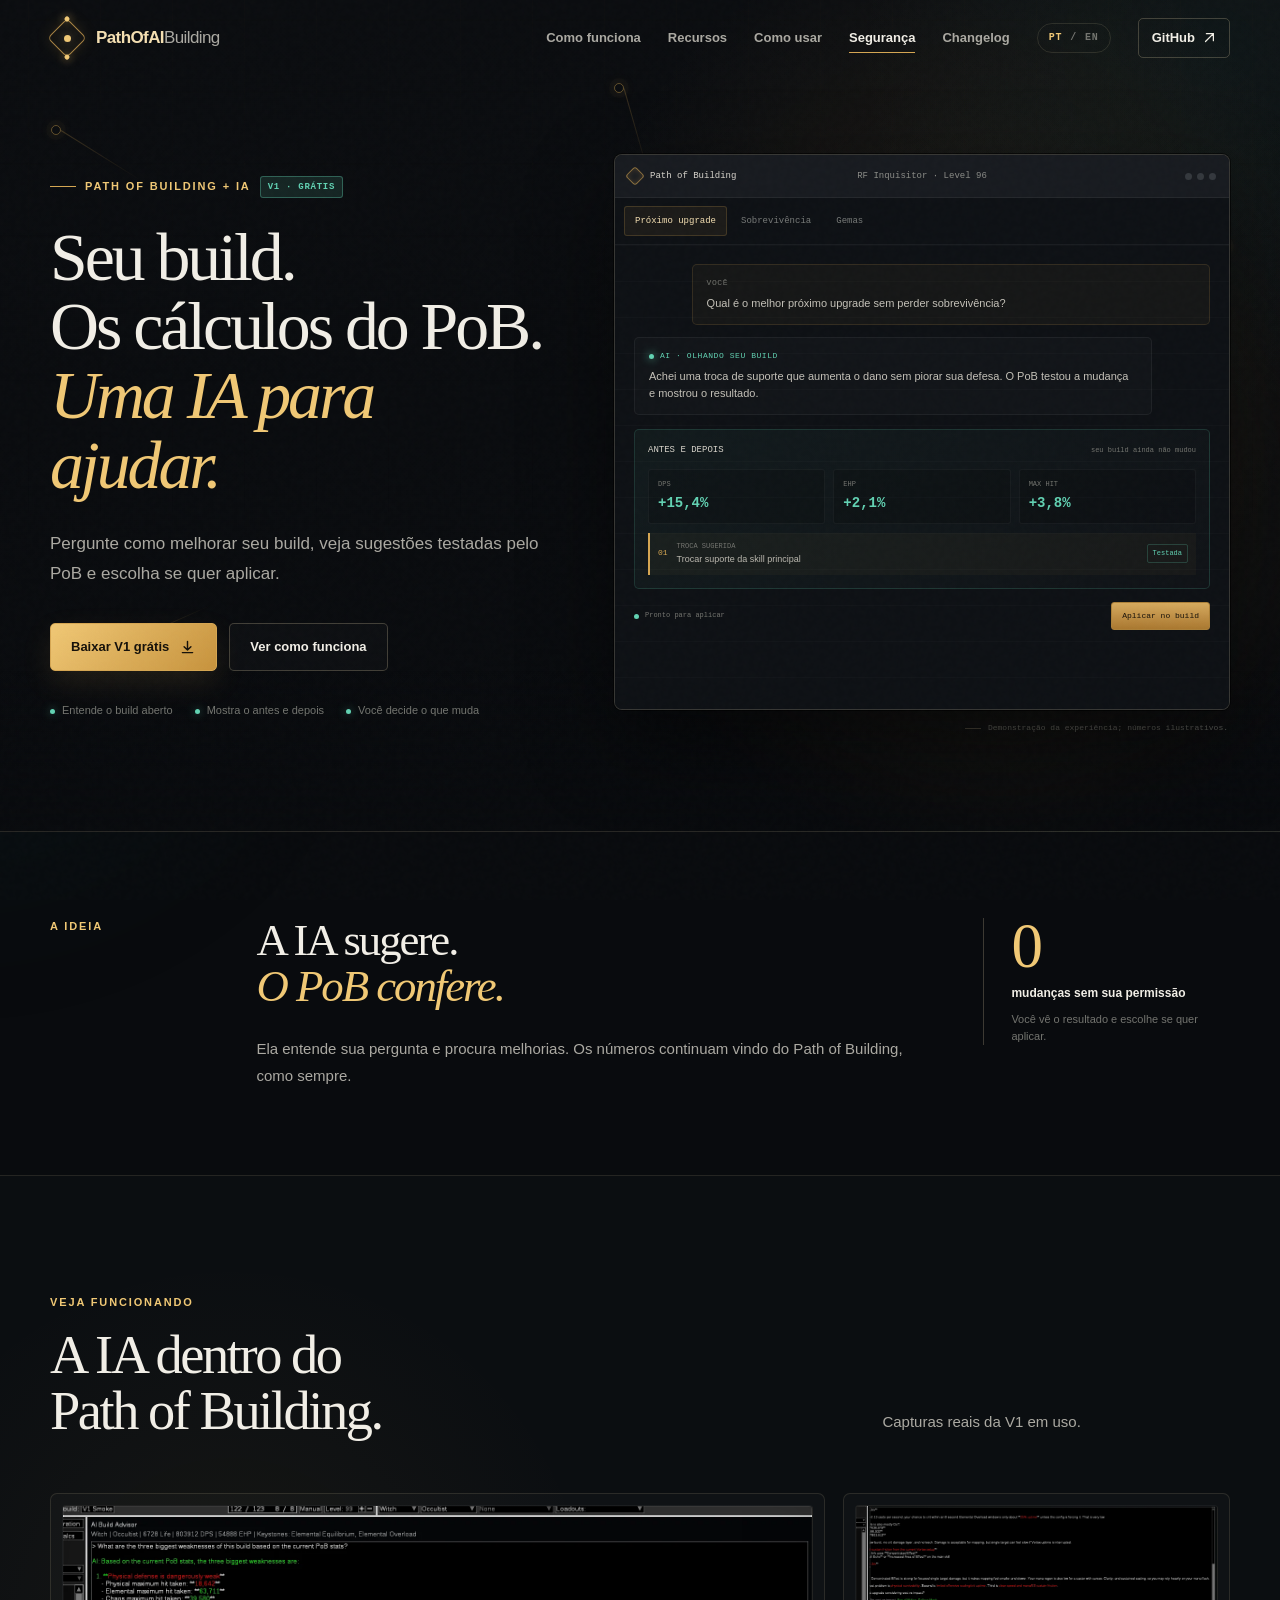
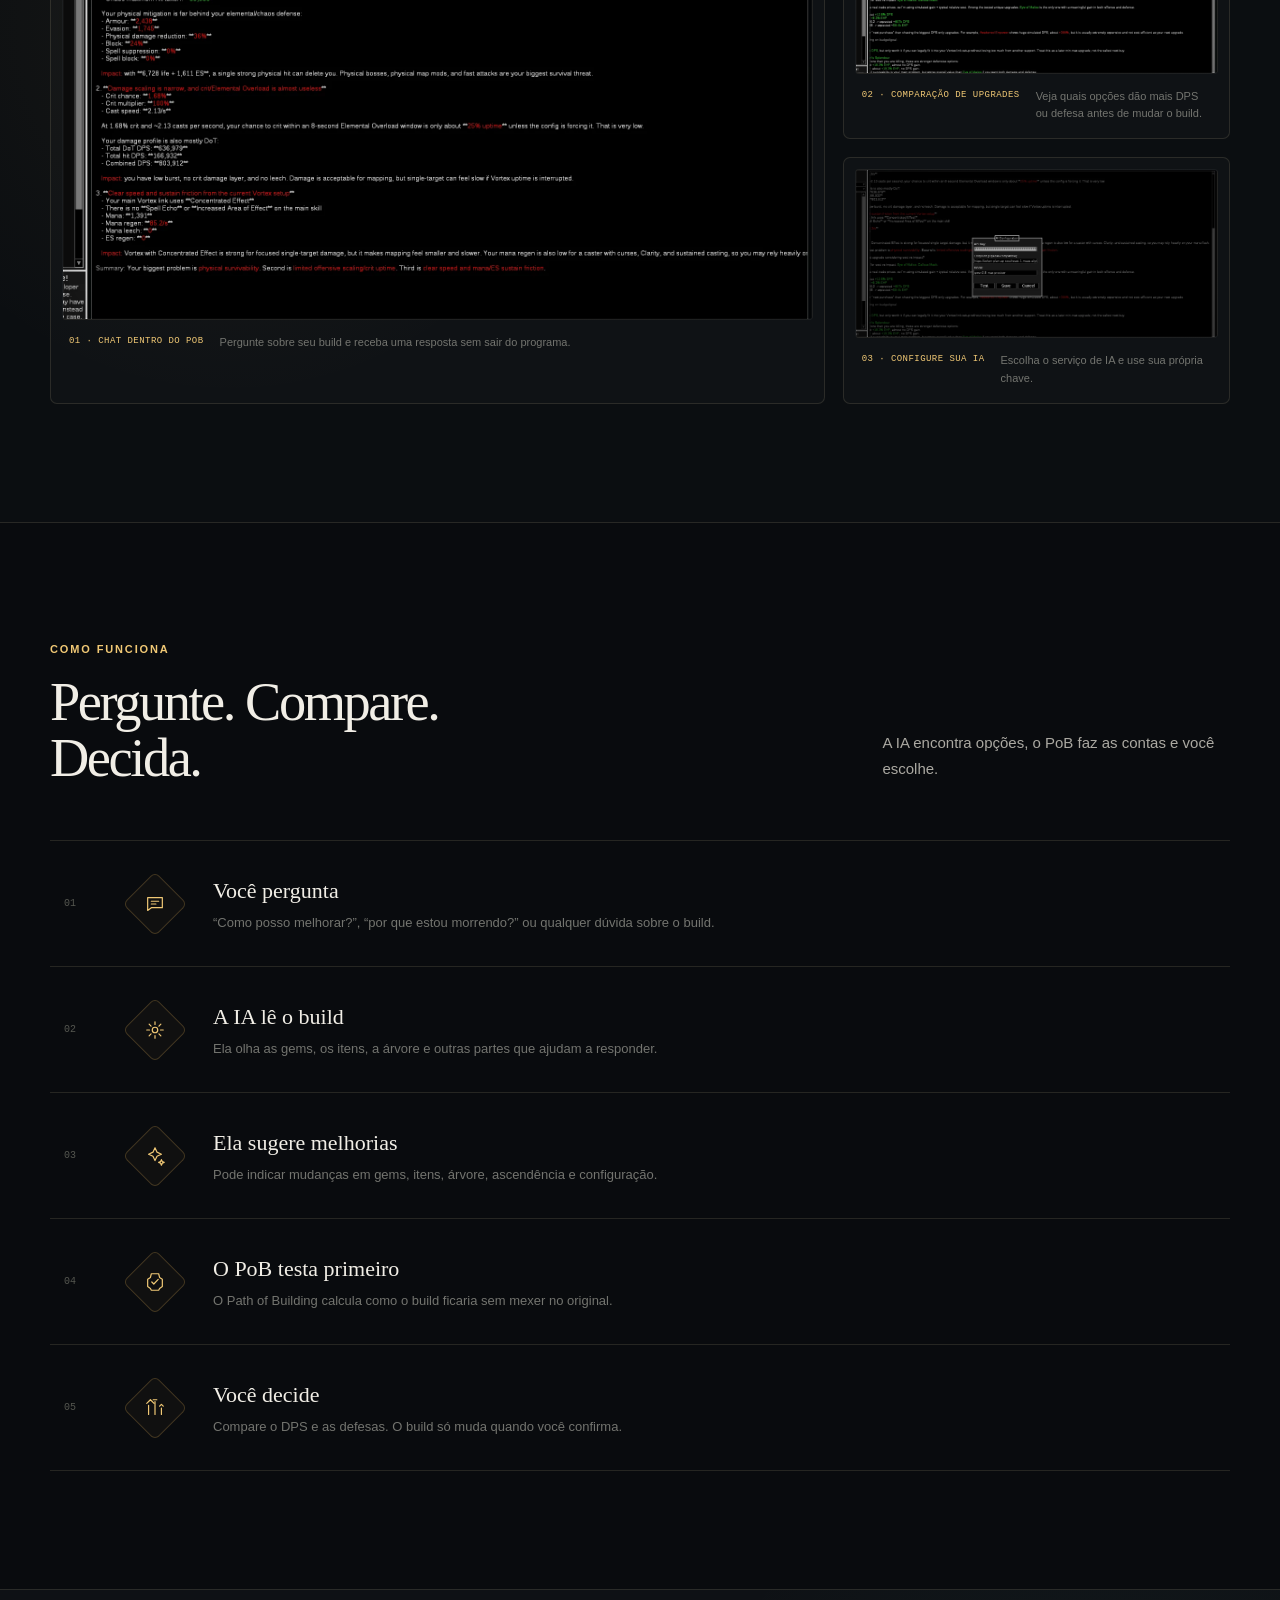
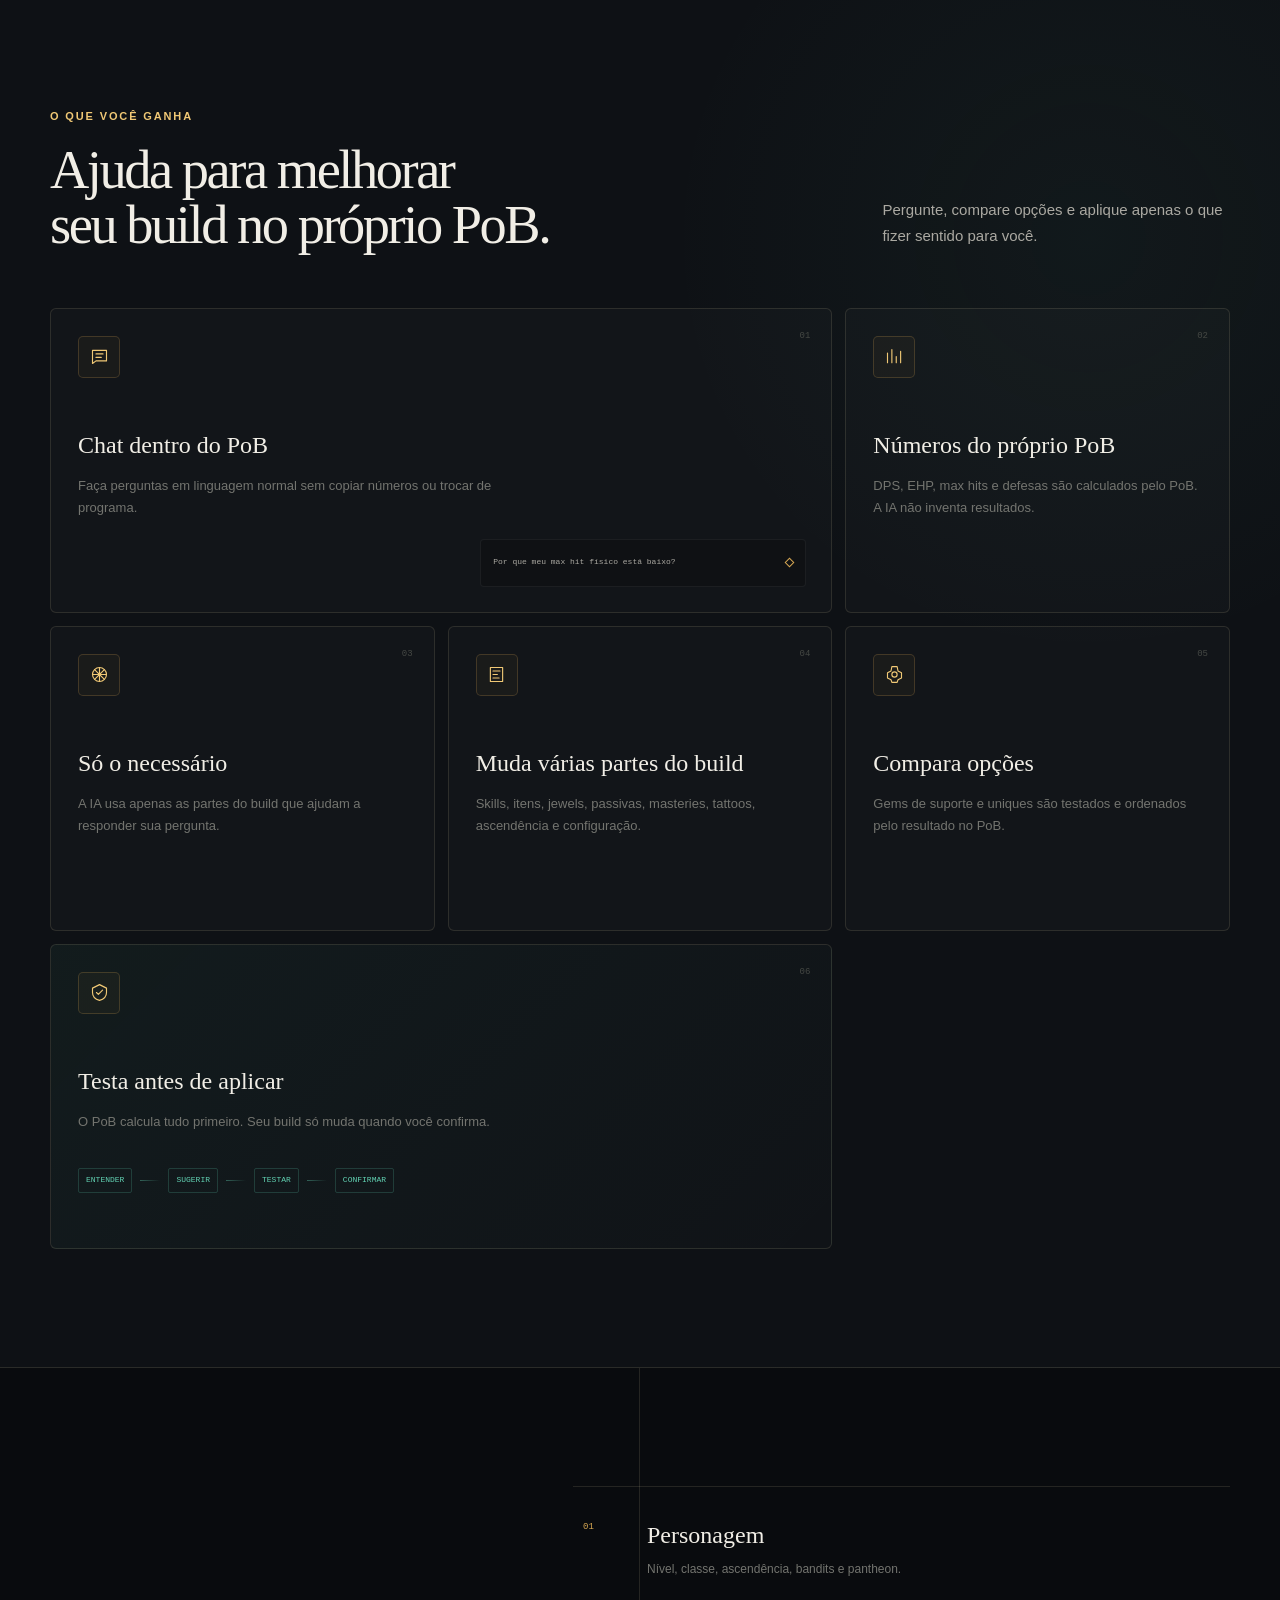
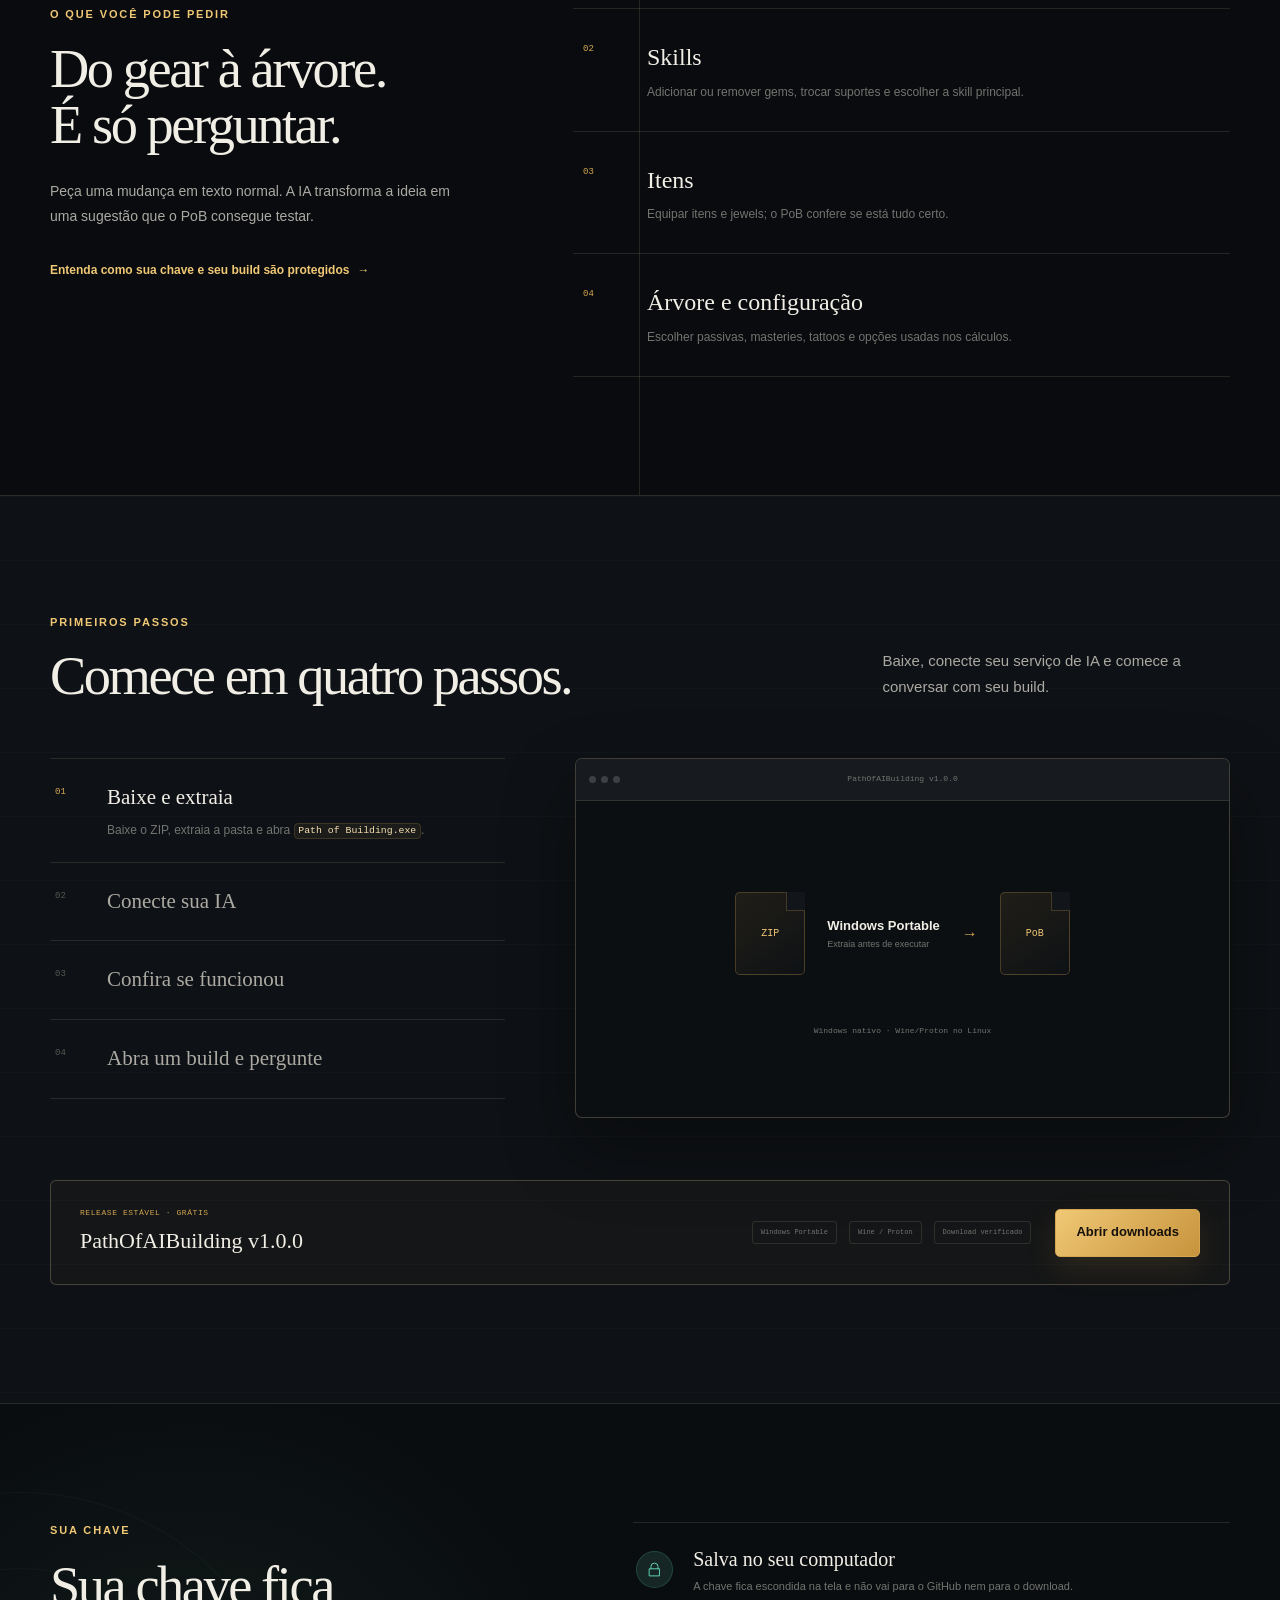
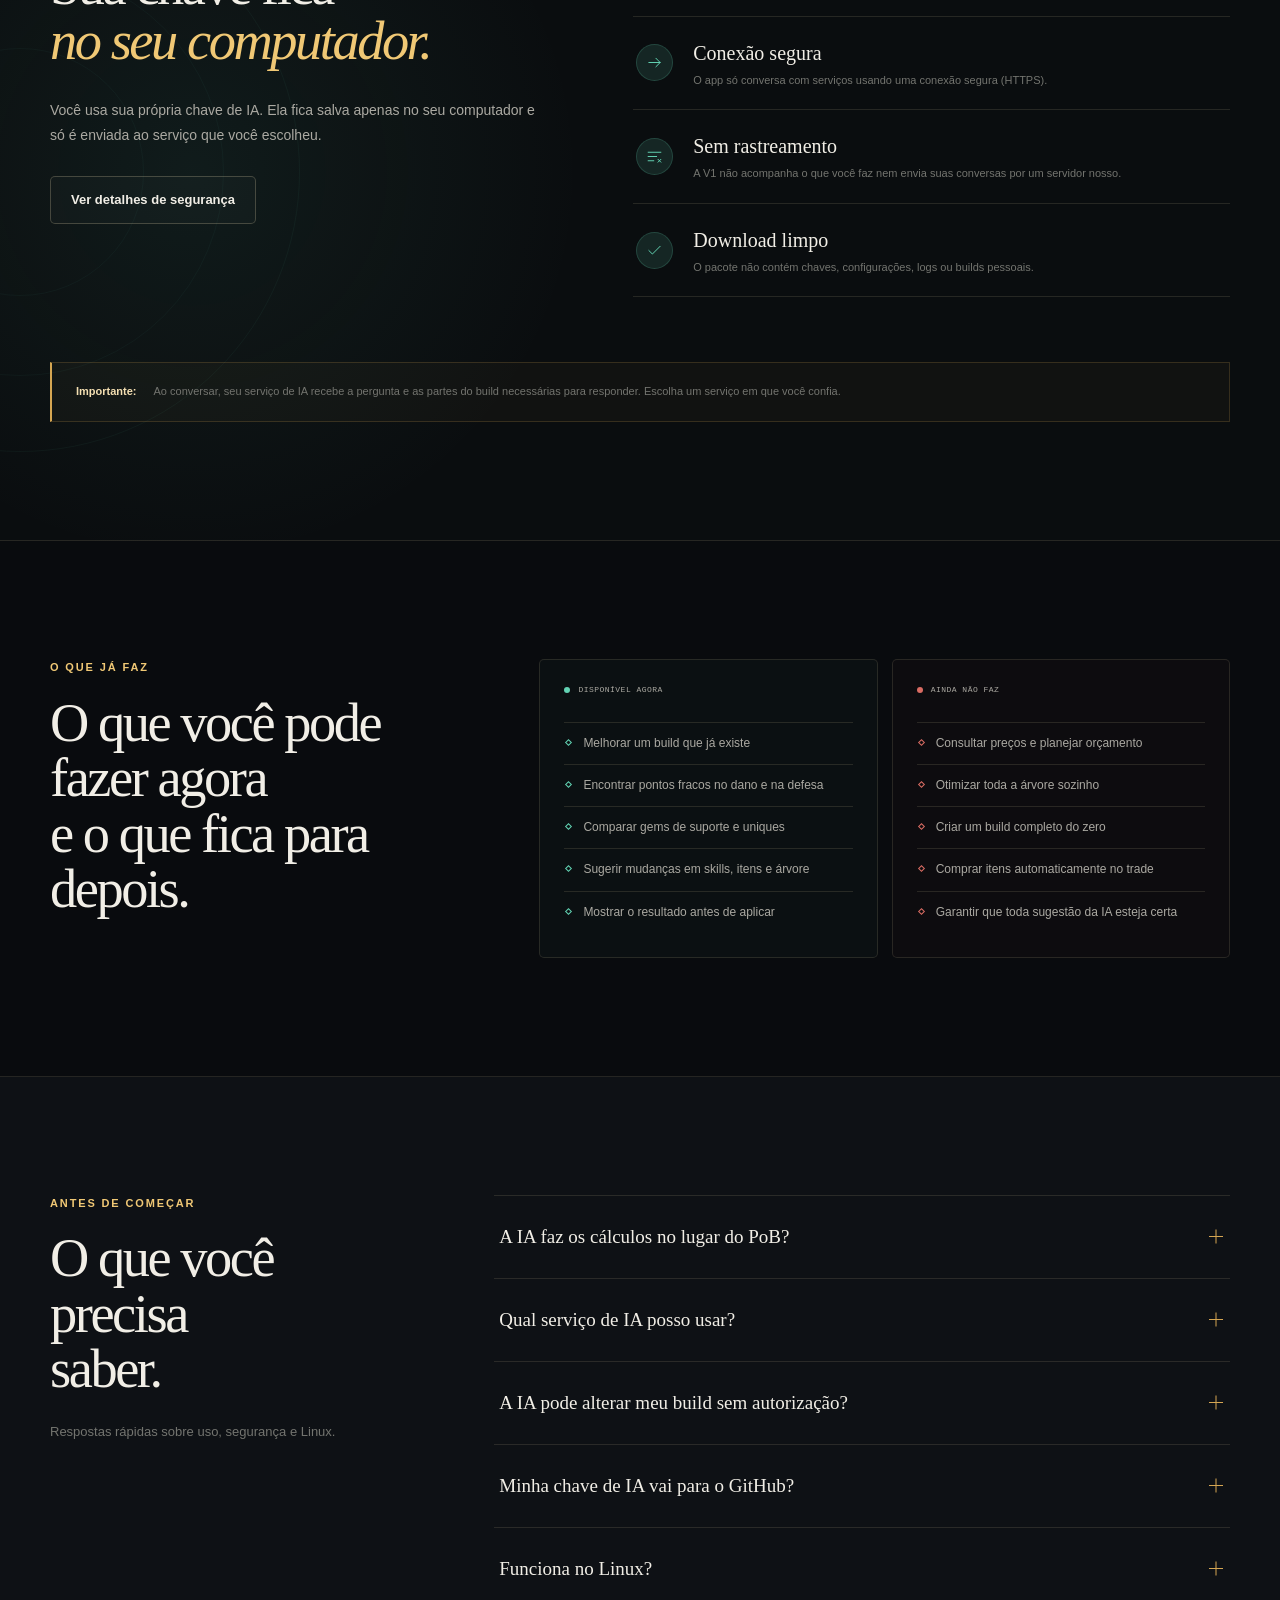
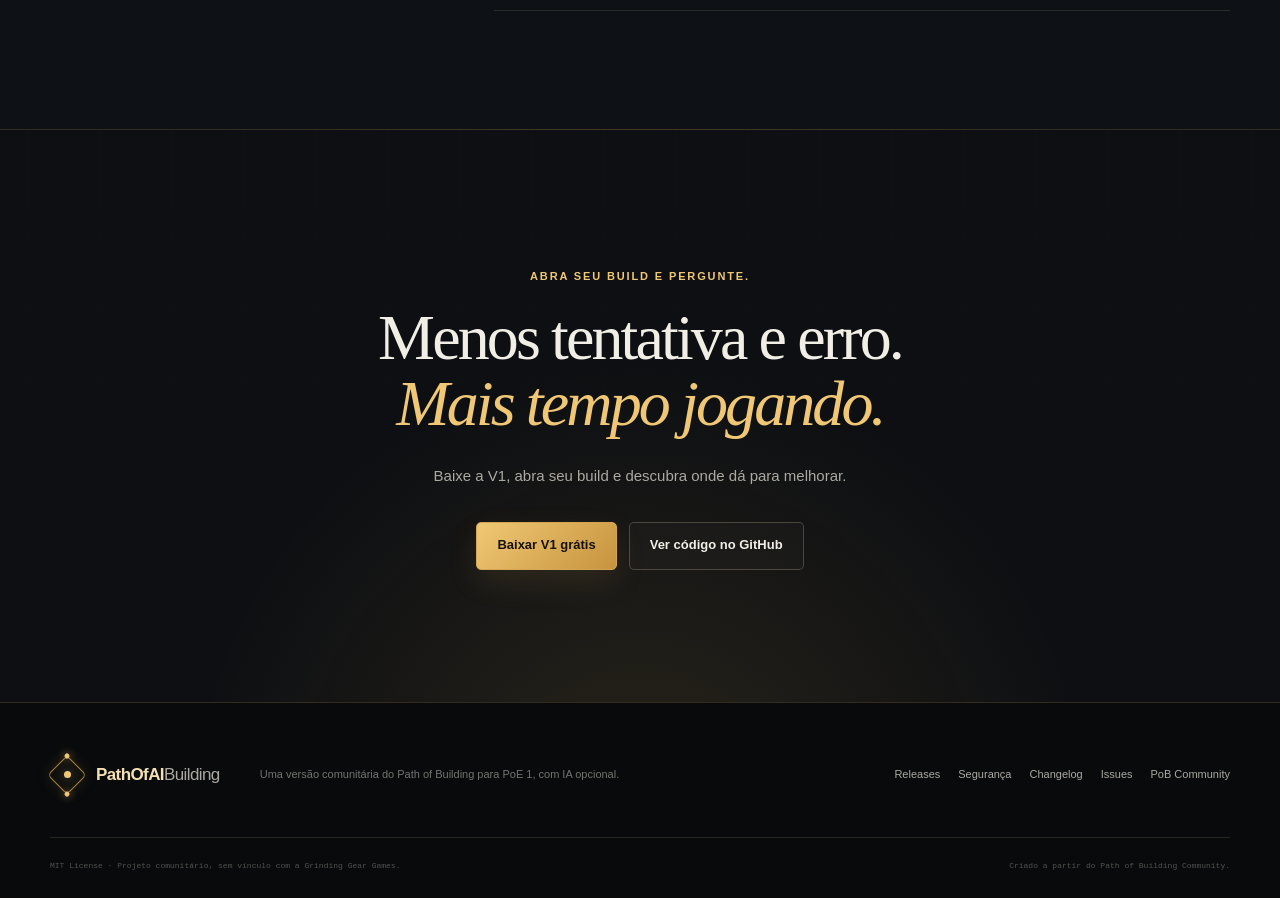
==== commit 0de99c29: "site: publish technical V1 changelog" ====
--- a/site/index.html
+++ b/site/index.html
@@ -51,8 +51,8 @@
         <a href="#como-funciona">Como funciona</a>
         <a href="#recursos">Recursos</a>
         <a href="#primeiros-passos">Como usar</a>
+        <a href="#seguranca">Segurança</a>
         <a href="./changelog/">Changelog</a>
-        <a href="#seguranca">Segurança</a>
         <div class="language-switch" aria-label="Idioma">
           <a href="./" lang="pt-BR" aria-current="page">PT</a>
           <span aria-hidden="true">/</span>
@@ -514,9 +514,9 @@
       </a>
       <p>Uma versão comunitária do Path of Building para PoE 1, com IA opcional.</p>
       <nav aria-label="Links do rodapé">
-        <a href="./changelog/">Changelog</a>
         <a href="https://github.com/kaiqueramos/PathOfAIBuilding/releases">Releases</a>
         <a href="https://github.com/kaiqueramos/PathOfAIBuilding/blob/dev/AI_SECURITY.md">Segurança</a>
+        <a href="./changelog/">Changelog</a>
         <a href="https://github.com/kaiqueramos/PathOfAIBuilding/issues">Issues</a>
         <a href="https://github.com/PathOfBuildingCommunity/PathOfBuilding">PoB Community</a>
       </nav>
--- a/site/styles.css
+++ b/site/styles.css
@@ -2073,511 +2073,349 @@
 }
 
 /* Changelog */
-.release-hero {
-  position: relative;
-  display: flex;
-  min-height: 720px;
-  align-items: center;
-  overflow: hidden;
-  padding: 160px 0 105px;
-  border-bottom: 1px solid var(--line);
-  background:
-    radial-gradient(circle at 72% 44%, rgba(213, 166, 82, 0.12), transparent 32%),
-    linear-gradient(140deg, #0d1115 0%, #090b0e 58%, #11120f 100%);
-}
-
-.release-hero::after {
-  position: absolute;
-  right: -12%;
-  bottom: -38%;
-  width: 650px;
-  height: 650px;
-  border: 1px solid rgba(213, 166, 82, 0.1);
-  border-radius: 50%;
-  box-shadow: 0 0 0 92px rgba(213, 166, 82, 0.025), 0 0 0 184px rgba(213, 166, 82, 0.018);
-  content: "";
-}
-
-.release-hero-inner {
-  position: relative;
-  z-index: 2;
-}
-
-.release-hero h1,
-.release-overview h2,
-.release-block h2,
-.release-cta h2 {
-  margin: 20px 0 0;
+.changelog-page {
+  background: #0a0c0f;
+}
+
+.changelog-page code {
+  padding: 0.12em 0.38em;
+  border: 1px solid rgba(230, 211, 171, 0.12);
+  border-radius: 3px;
+  background: rgba(255, 255, 255, 0.035);
+  color: var(--gold-pale);
+  font-family: var(--mono);
+  font-size: 0.88em;
+  overflow-wrap: anywhere;
+}
+
+.changelog-shell {
+  max-width: 980px;
+}
+
+.changelog-header {
+  padding: 150px 0 68px;
+  border-bottom: 1px solid var(--line-strong);
+  background: #0d1013;
+}
+
+.changelog-label {
+  color: var(--gold);
+  font-family: var(--mono);
+  font-size: 10px;
+  font-weight: 700;
+  letter-spacing: 0.12em;
+  text-transform: uppercase;
+}
+
+.changelog-header h1 {
+  margin: 18px 0 0;
   font-family: var(--display);
+  font-size: clamp(50px, 7vw, 78px);
   font-weight: 400;
-  letter-spacing: -0.055em;
-  line-height: 0.97;
-}
-
-.release-hero h1 {
-  max-width: 850px;
-  font-size: clamp(64px, 7.3vw, 105px);
-}
-
-.release-hero h1 em,
-.release-overview h2 em,
-.release-block h2 em,
-.release-cta h2 em {
+  letter-spacing: -0.05em;
+  line-height: 1;
+}
+
+.changelog-header h1 em {
   color: var(--gold-bright);
   font-weight: 400;
 }
 
-.release-hero-lead {
+.changelog-header > .shell > p:not(.changelog-cost) {
   max-width: 720px;
-  margin: 34px 0 0;
+  margin: 25px 0 0;
   color: var(--text-soft);
-  font-size: 18px;
+  font-size: 16px;
   line-height: 1.75;
 }
 
-.release-hero .hero-actions {
-  margin-top: 37px;
-}
-
-.release-facts {
-  display: flex;
-  max-width: 800px;
-  margin: 57px 0 0;
-  padding: 0;
-  list-style: none;
-}
-
-.release-facts li {
-  display: grid;
-  gap: 2px;
-  min-width: 180px;
-  padding: 0 28px;
-  border-left: 1px solid var(--line-strong);
-}
-
-.release-facts li:first-child {
+.changelog-meta {
+  display: grid;
+  margin: 39px 0 0;
+  padding: 20px 0;
+  border-top: 1px solid var(--line);
+  border-bottom: 1px solid var(--line);
+  grid-template-columns: repeat(5, minmax(0, 1fr));
+}
+
+.changelog-meta div {
+  min-width: 0;
+  padding: 0 19px;
+  border-left: 1px solid var(--line);
+}
+
+.changelog-meta div:first-child {
   padding-left: 0;
   border-left: 0;
 }
 
-.release-facts strong {
-  color: var(--text);
-  font-family: var(--mono);
-  font-size: 11px;
-  letter-spacing: 0.08em;
-  text-transform: uppercase;
-}
-
-.release-facts span {
-  color: var(--text-dim);
-  font-size: 11px;
-}
-
-.release-jump {
-  position: sticky;
-  z-index: 70;
-  top: 71px;
-  border-bottom: 1px solid var(--line);
-  background: rgba(9, 11, 14, 0.94);
-  backdrop-filter: blur(18px);
-}
-
-.release-jump .shell {
-  display: flex;
-  overflow-x: auto;
-  scrollbar-width: none;
-}
-
-.release-jump .shell::-webkit-scrollbar {
-  display: none;
-}
-
-.release-jump a {
-  position: relative;
-  flex: 0 0 auto;
-  padding: 17px 17px 15px;
+.changelog-meta dt {
   color: var(--text-dim);
   font-family: var(--mono);
   font-size: 9px;
   letter-spacing: 0.08em;
   text-transform: uppercase;
-  transition: color 160ms ease, background 160ms ease;
-}
-
-.release-jump a:first-child {
-  padding-left: 0;
-}
-
-.release-jump a:hover {
-  background: rgba(213, 166, 82, 0.04);
+}
+
+.changelog-meta dd {
+  margin: 7px 0 0;
+  color: var(--text);
+  font-size: 11px;
+  line-height: 1.45;
+}
+
+.changelog-links {
+  display: flex;
+  flex-wrap: wrap;
+  gap: 10px;
+  margin-top: 29px;
+}
+
+.changelog-cost {
+  margin: 20px 0 0;
+  color: var(--text-dim);
+  font-size: 11px;
+}
+
+.changelog-cost strong {
+  color: var(--teal);
+}
+
+.changelog-content {
+  padding-top: 55px;
+  padding-bottom: 120px;
+}
+
+.changelog-toc {
+  padding: 25px 0 29px;
+  border-top: 1px solid var(--line-strong);
+  border-bottom: 1px solid var(--line-strong);
+}
+
+.changelog-toc > strong {
+  color: var(--text);
+  font-family: var(--mono);
+  font-size: 10px;
+  letter-spacing: 0.09em;
+  text-transform: uppercase;
+}
+
+.changelog-toc ol {
+  display: grid;
+  gap: 8px 30px;
+  margin: 18px 0 0;
+  padding: 0;
+  counter-reset: changelog-toc;
+  grid-template-columns: repeat(3, minmax(0, 1fr));
+  list-style: none;
+}
+
+.changelog-toc li {
+  counter-increment: changelog-toc;
+}
+
+.changelog-toc a {
+  color: var(--text-soft);
+  font-size: 11px;
+}
+
+.changelog-toc a::before {
+  margin-right: 7px;
+  color: var(--gold);
+  content: counter(changelog-toc, decimal-leading-zero);
+  font-family: var(--mono);
+  font-size: 9px;
+}
+
+.changelog-toc a:hover {
   color: var(--gold-bright);
 }
 
-.release-overview,
-.release-block {
-  scroll-margin-top: 40px;
-}
-
-.release-overview {
-  padding: 115px 0 100px;
-  background: #0b0e11;
-}
-
-.release-overview-grid {
-  display: grid;
-  align-items: end;
-  gap: 90px;
-  grid-template-columns: minmax(0, 1.1fr) minmax(360px, 0.9fr);
-}
-
-.release-overview h2 {
-  font-size: clamp(52px, 5.4vw, 76px);
-}
-
-.release-overview-copy > p {
-  max-width: 660px;
-  margin: 28px 0 0;
-  color: var(--text-soft);
-  line-height: 1.8;
-}
-
-.free-callout {
-  position: relative;
-  display: grid;
-  gap: 20px;
-  padding: 31px;
-  overflow: hidden;
-  border: 1px solid rgba(98, 210, 179, 0.24);
-  background: linear-gradient(135deg, rgba(98, 210, 179, 0.12), rgba(98, 210, 179, 0.025));
-  grid-template-columns: auto 1fr;
-}
-
-.free-callout::after {
-  position: absolute;
-  right: -35px;
-  bottom: -55px;
-  width: 130px;
-  height: 130px;
-  border: 1px solid rgba(98, 210, 179, 0.18);
-  border-radius: 50%;
-  content: "";
-}
-
-.free-badge {
-  align-self: start;
-  padding: 5px 8px;
-  border: 1px solid rgba(98, 210, 179, 0.35);
-  color: var(--teal);
-  font-family: var(--mono);
-  font-size: 9px;
-  font-weight: 700;
-  letter-spacing: 0.1em;
-}
-
-.free-callout strong {
-  display: block;
+.changelog-section {
+  padding: 57px 0 4px;
+  scroll-margin-top: 88px;
+}
+
+.changelog-section + .changelog-section {
+  margin-top: 52px;
+  border-top: 1px solid var(--line-strong);
+}
+
+.changelog-section h2 {
+  margin: 0 0 28px;
   color: var(--text);
   font-family: var(--display);
-  font-size: 21px;
+  font-size: clamp(32px, 4.2vw, 47px);
   font-weight: 400;
-  line-height: 1.25;
-}
-
-.free-callout p {
-  margin: 10px 0 0;
+  letter-spacing: -0.035em;
+  line-height: 1.08;
+}
+
+.section-intro {
+  max-width: 720px;
+  margin: -12px 0 25px;
   color: var(--text-soft);
   font-size: 12px;
   line-height: 1.7;
 }
 
-.release-version-line {
-  display: flex;
-  flex-wrap: wrap;
-  gap: 10px 26px;
-  margin-top: 70px;
-  padding-top: 22px;
+.change-list {
+  margin: 0;
+  padding: 0;
   border-top: 1px solid var(--line);
-}
-
-.release-version-line span {
-  color: var(--text-dim);
-  font-family: var(--mono);
-  font-size: 9px;
-  letter-spacing: 0.05em;
-  text-transform: uppercase;
-}
-
-.release-block {
-  position: relative;
-  padding: 108px 0;
-  border-top: 1px solid var(--line);
-  background: var(--ink);
-}
-
-.release-block-alt {
-  background:
-    linear-gradient(135deg, rgba(213, 166, 82, 0.018), transparent 42%),
-    var(--ink-soft);
-}
-
-.release-block-layout {
-  display: grid;
-  gap: 90px;
-  grid-template-columns: minmax(290px, 0.68fr) minmax(0, 1.32fr);
-}
-
-.release-block-heading {
-  position: sticky;
-  top: 150px;
-  align-self: start;
-}
-
-.release-number {
-  display: block;
-  margin-bottom: 38px;
-  color: rgba(213, 166, 82, 0.23);
-  font-family: var(--display);
-  font-size: 84px;
-  line-height: 0.75;
-}
-
-.release-block-heading .section-kicker {
-  display: block;
-}
-
-.release-block h2 {
-  max-width: 470px;
-  font-size: clamp(43px, 4.2vw, 61px);
-  line-height: 1.02;
-}
-
-.release-block-heading > p {
-  max-width: 390px;
-  margin: 25px 0 0;
-  color: var(--text-soft);
-  font-size: 13px;
-  line-height: 1.75;
-}
-
-.release-items {
-  display: grid;
-  gap: 12px;
-  grid-template-columns: repeat(2, minmax(0, 1fr));
-}
-
-.release-item {
-  position: relative;
-  display: grid;
-  gap: 17px;
-  min-height: 177px;
-  padding: 27px;
-  border: 1px solid var(--line);
-  background: linear-gradient(145deg, rgba(255, 255, 255, 0.025), rgba(255, 255, 255, 0.006));
-  grid-template-columns: auto 1fr;
-  transition: border-color 180ms ease, transform 180ms ease, background 180ms ease;
-}
-
-.release-item:hover {
-  transform: translateY(-2px);
-  border-color: rgba(213, 166, 82, 0.27);
-  background: linear-gradient(145deg, rgba(213, 166, 82, 0.055), rgba(255, 255, 255, 0.008));
-}
-
-.release-item-wide {
-  grid-column: 1 / -1;
-}
-
-.release-item > span {
-  padding-top: 3px;
-  color: var(--gold);
-  font-family: var(--mono);
-  font-size: 9px;
-  letter-spacing: 0.08em;
-}
-
-.release-item h3,
-.release-action-group h3 {
-  margin: 0;
-  color: var(--text);
-  font-family: var(--display);
-  font-size: 21px;
-  font-weight: 400;
-  line-height: 1.25;
-}
-
-.release-item p {
-  margin: 11px 0 0;
+  list-style: none;
+}
+
+.change-list > li {
+  display: grid;
+  gap: 18px;
+  padding: 18px 0;
+  border-bottom: 1px solid var(--line);
   color: var(--text-soft);
   font-size: 12px;
-  line-height: 1.7;
-}
-
-.release-item b {
-  color: var(--gold-pale);
-  font-weight: 600;
-}
-
-.release-action-groups {
-  display: grid;
-  gap: 12px;
+  line-height: 1.72;
+  grid-template-columns: 72px minmax(0, 1fr);
+}
+
+.change-kind {
+  align-self: start;
+  color: var(--text-dim);
+  font-family: var(--mono);
+  font-size: 8px;
+  font-weight: 700;
+  letter-spacing: 0.08em;
+  line-height: 1.6;
+  text-transform: uppercase;
+}
+
+.change-kind.added {
+  color: var(--teal);
+}
+
+.change-kind.changed {
+  color: var(--gold-bright);
+}
+
+.change-kind.fixed {
+  color: #8eb8d8;
+}
+
+.change-kind.note {
+  color: var(--text-dim);
+}
+
+.action-id-list {
+  display: grid;
+  margin: 0;
+  padding: 0;
+  border-top: 1px solid var(--line);
   grid-template-columns: repeat(2, minmax(0, 1fr));
-}
-
-.release-action-group {
-  padding: 28px;
-  border: 1px solid var(--line);
-  background: rgba(255, 255, 255, 0.016);
-}
-
-.release-action-group-wide {
-  grid-column: 1 / -1;
-}
-
-.release-action-group header {
-  display: flex;
-  align-items: center;
-  gap: 15px;
-  padding-bottom: 19px;
+  list-style: none;
+}
+
+.action-id-list li {
+  display: grid;
+  gap: 13px;
+  min-width: 0;
+  padding: 13px 18px 13px 0;
   border-bottom: 1px solid var(--line);
-}
-
-.release-action-group header span {
-  display: grid;
-  width: 32px;
-  height: 32px;
-  place-items: center;
-  border: 1px solid rgba(213, 166, 82, 0.28);
-  border-radius: 50%;
-  color: var(--gold-bright);
-  font-family: var(--mono);
-  font-size: 9px;
-}
-
-.release-action-group ul {
-  display: grid;
-  gap: 0;
-  margin: 17px 0 0;
-  padding: 0;
-  list-style: none;
-}
-
-.release-action-group li {
-  position: relative;
-  padding: 8px 0 8px 18px;
-  border-bottom: 1px solid rgba(230, 211, 171, 0.07);
-  color: var(--text-soft);
-  font-size: 11px;
-}
-
-.release-action-group li:last-child {
-  border-bottom: 0;
-}
-
-.release-action-group li::before {
-  position: absolute;
-  top: 15px;
-  left: 1px;
-  width: 5px;
-  height: 5px;
-  transform: rotate(45deg);
-  background: var(--teal);
-  content: "";
-}
-
-.release-total {
-  display: flex;
-  align-items: center;
-  gap: 22px;
-  padding: 25px 28px;
-  border: 1px solid rgba(98, 210, 179, 0.24);
-  background: var(--teal-soft);
-  grid-column: 1 / -1;
-}
-
-.release-total strong {
+  color: var(--text-dim);
+  font-size: 10px;
+  grid-template-columns: minmax(155px, auto) 1fr;
+}
+
+.action-id-list li:nth-child(odd) {
+  border-right: 1px solid var(--line);
+}
+
+.action-id-list li:nth-child(even) {
+  padding-right: 0;
+  padding-left: 18px;
+}
+
+.action-id-list code {
+  justify-self: start;
   color: var(--teal);
-  font-family: var(--display);
-  font-size: 48px;
-  font-weight: 400;
-  line-height: 1;
-}
-
-.release-total span {
-  max-width: 390px;
-  color: var(--text-soft);
-  font-size: 11px;
-  line-height: 1.6;
-}
-
-.release-disclosure {
-  padding: 27px 30px;
-  border: 1px solid rgba(213, 166, 82, 0.26);
-  background: rgba(213, 166, 82, 0.055);
-}
-
-.release-disclosure strong {
-  color: var(--gold-bright);
-  font-family: var(--mono);
-  font-size: 10px;
-  letter-spacing: 0.07em;
-  text-transform: uppercase;
-}
-
-.release-disclosure p {
-  margin: 10px 0 0;
-  color: var(--text-soft);
-  font-size: 12px;
-  line-height: 1.7;
-}
-
-.release-block-limits {
-  background:
-    radial-gradient(circle at 16% 25%, rgba(217, 108, 99, 0.045), transparent 27%),
-    #0b0d10;
-}
-
-.release-limit > span {
+}
+
+.known-limitations .change-kind {
   color: var(--red);
-  font-size: 13px;
-}
-
-.release-limit:hover {
-  border-color: rgba(217, 108, 99, 0.25);
-  background: linear-gradient(145deg, rgba(217, 108, 99, 0.04), rgba(255, 255, 255, 0.008));
-}
-
-.release-cta {
-  position: relative;
-  overflow: hidden;
-  padding: 132px 0;
-  border-top: 1px solid var(--line);
-  background: #0c0f12;
-}
-
-.release-cta-inner {
-  position: relative;
-  z-index: 2;
-  text-align: center;
-}
-
-.release-cta h2 {
-  margin-top: 18px;
-  font-size: clamp(47px, 5vw, 72px);
-}
-
-.release-cta p {
-  max-width: 570px;
-  margin: 28px auto 0;
-  color: var(--text-soft);
-}
-
-.release-cta-inner > div {
-  display: flex;
-  justify-content: center;
-  gap: 12px;
-  margin-top: 34px;
-}
-
+}
+
+@media (max-width: 760px) {
+  .changelog-header {
+    padding: 120px 0 55px;
+  }
+
+  .changelog-meta {
+    grid-template-columns: repeat(2, minmax(0, 1fr));
+  }
+
+  .changelog-meta div,
+  .changelog-meta div:first-child {
+    padding: 13px 12px;
+    border-top: 1px solid var(--line);
+    border-left: 0;
+  }
+
+  .changelog-meta div:nth-child(odd) {
+    padding-left: 0;
+    border-right: 1px solid var(--line);
+  }
+
+  .changelog-meta div:nth-child(-n + 2) {
+    border-top: 0;
+  }
+
+  .changelog-toc ol {
+    grid-template-columns: repeat(2, minmax(0, 1fr));
+  }
+
+  .action-id-list {
+    grid-template-columns: 1fr;
+  }
+
+  .action-id-list li,
+  .action-id-list li:nth-child(even) {
+    padding: 13px 0;
+    border-right: 0;
+    grid-template-columns: minmax(150px, auto) 1fr;
+  }
+}
+
+@media (max-width: 520px) {
+  .changelog-header h1 {
+    font-size: 45px;
+  }
+
+  .changelog-content {
+    padding-top: 35px;
+    padding-bottom: 85px;
+  }
+
+  .changelog-toc ol {
+    grid-template-columns: 1fr;
+  }
+
+  .changelog-section {
+    padding-top: 43px;
+  }
+
+  .changelog-section + .changelog-section {
+    margin-top: 39px;
+  }
+
+  .change-list > li {
+    gap: 7px;
+    grid-template-columns: 1fr;
+  }
+
+  .action-id-list li,
+  .action-id-list li:nth-child(even) {
+    gap: 8px;
+    grid-template-columns: 1fr;
+  }
+}
 .site-footer {
   padding: 55px 0 25px;
   background: #080a0c;
@@ -3042,168 +2880,6 @@
   }
 }
 
-@media (max-width: 1100px) {
-  .release-block-layout {
-    gap: 55px;
-    grid-template-columns: minmax(275px, 0.62fr) minmax(0, 1.38fr);
-  }
-}
-
-@media (max-width: 920px) {
-  .release-hero {
-    min-height: 660px;
-    padding-top: 135px;
-  }
-
-  .release-hero h1 {
-    font-size: clamp(60px, 9.8vw, 88px);
-  }
-
-  .release-overview-grid,
-  .release-block-layout {
-    gap: 55px;
-    grid-template-columns: 1fr;
-  }
-
-  .free-callout {
-    max-width: 660px;
-  }
-
-  .release-block-heading {
-    position: static;
-  }
-
-  .release-block-heading > p {
-    max-width: 620px;
-  }
-
-  .release-number {
-    margin-bottom: 28px;
-  }
-}
-
-@media (max-width: 680px) {
-  .release-hero {
-    min-height: auto;
-    padding: 116px 0 76px;
-  }
-
-  .release-hero h1 {
-    font-size: clamp(45px, 13.2vw, 62px);
-  }
-
-  .release-hero-lead {
-    margin-top: 27px;
-    font-size: 15px;
-  }
-
-  .release-facts {
-    display: grid;
-    gap: 0;
-    margin-top: 42px;
-  }
-
-  .release-facts li,
-  .release-facts li:first-child {
-    min-width: 0;
-    padding: 12px 0;
-    border-top: 1px solid var(--line);
-    border-left: 0;
-  }
-
-  .release-jump {
-    top: 65px;
-  }
-
-  .release-jump .shell {
-    width: 100%;
-    padding-inline: 15px;
-  }
-
-  .release-jump a,
-  .release-jump a:first-child {
-    padding: 14px 13px 13px;
-  }
-
-  .release-overview {
-    padding: 82px 0 72px;
-  }
-
-  .release-overview-grid {
-    gap: 42px;
-  }
-
-  .release-overview h2 {
-    font-size: clamp(43px, 12vw, 58px);
-  }
-
-  .free-callout {
-    gap: 16px;
-    padding: 24px;
-    grid-template-columns: 1fr;
-  }
-
-  .release-version-line {
-    display: grid;
-    margin-top: 48px;
-  }
-
-  .release-block {
-    padding: 82px 0;
-  }
-
-  .release-block-layout {
-    gap: 42px;
-  }
-
-  .release-number {
-    margin-bottom: 24px;
-    font-size: 65px;
-  }
-
-  .release-block h2 {
-    font-size: clamp(39px, 11vw, 52px);
-  }
-
-  .release-items,
-  .release-action-groups {
-    grid-template-columns: 1fr;
-  }
-
-  .release-item,
-  .release-item-wide,
-  .release-action-group,
-  .release-action-group-wide,
-  .release-total {
-    grid-column: auto;
-  }
-
-  .release-item {
-    min-height: 0;
-    padding: 23px 20px;
-  }
-
-  .release-action-group {
-    padding: 23px;
-  }
-
-  .release-total {
-    align-items: flex-start;
-  }
-
-  .release-cta {
-    padding: 92px 0;
-  }
-
-  .release-cta h2 {
-    font-size: clamp(42px, 12vw, 59px);
-  }
-
-  .release-cta-inner > div {
-    align-items: stretch;
-    flex-direction: column;
-  }
-}
 
 @media (prefers-reduced-motion: reduce) {
   html {
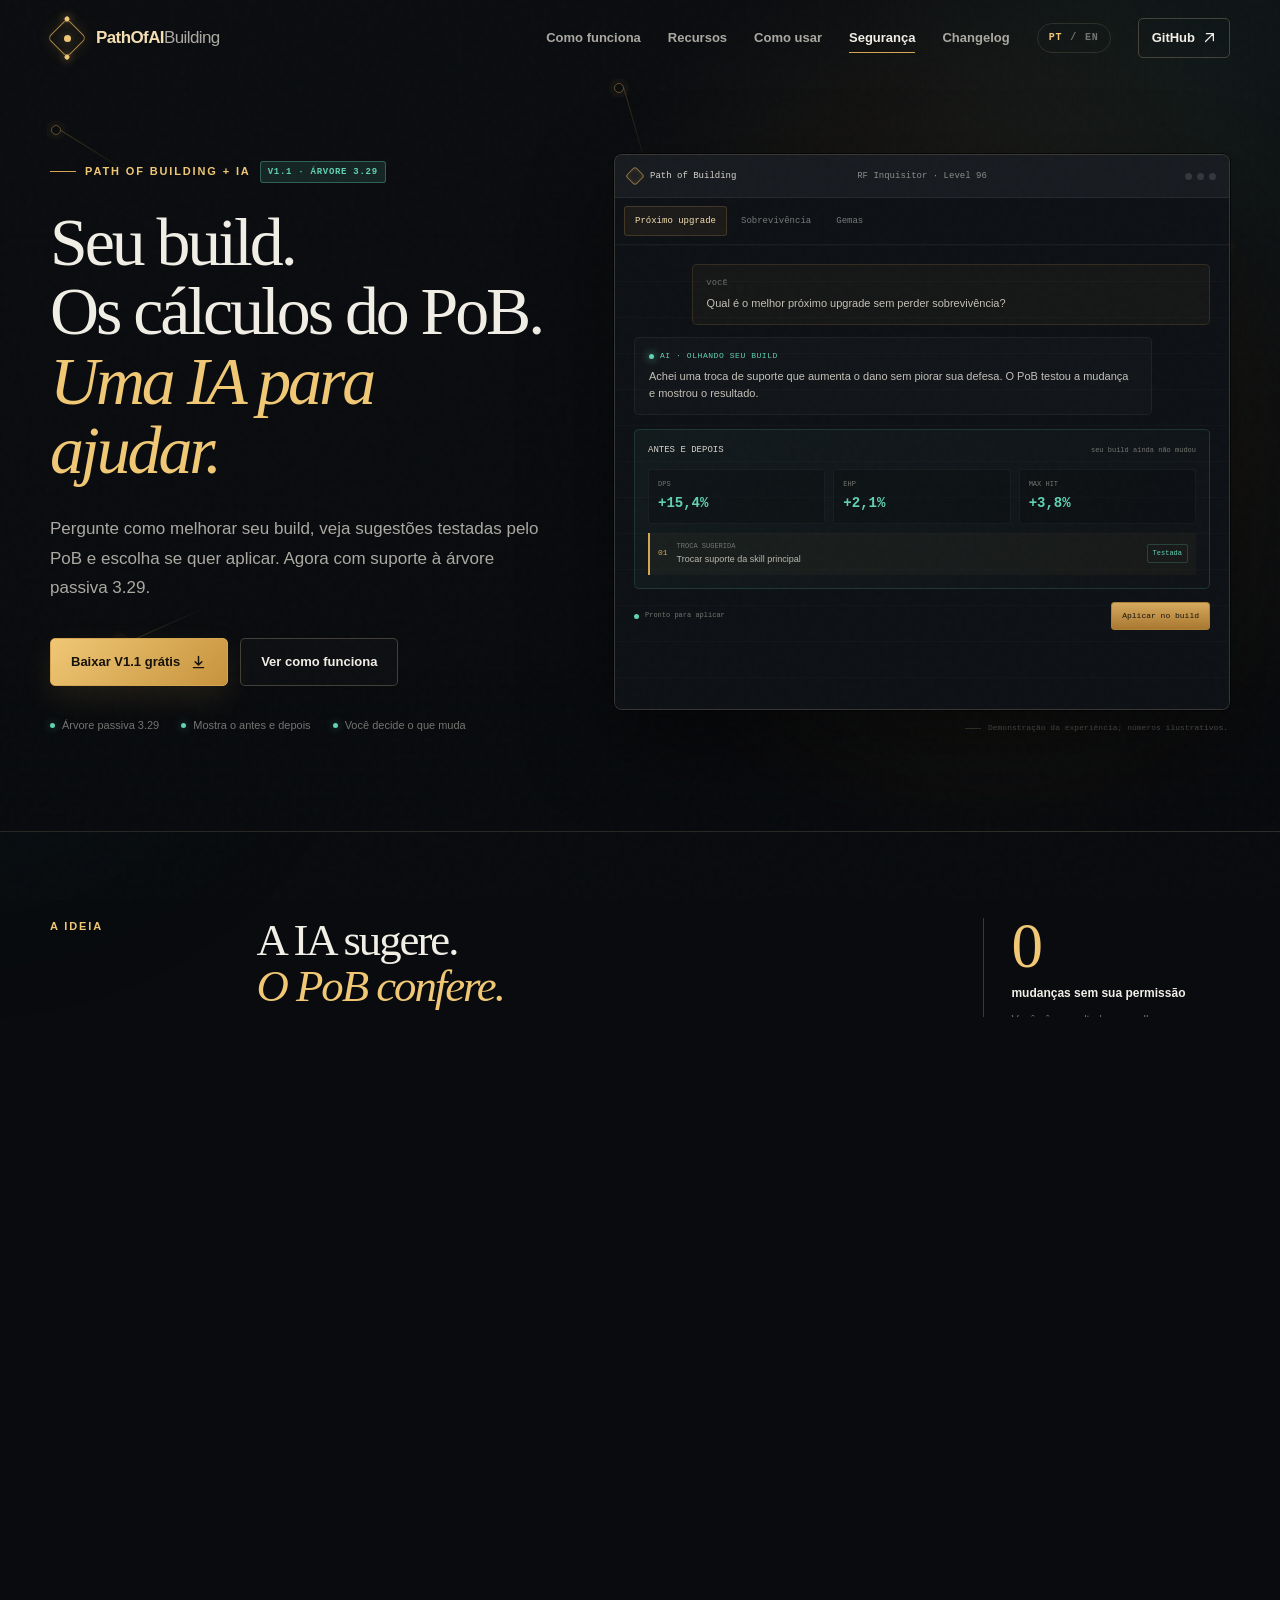
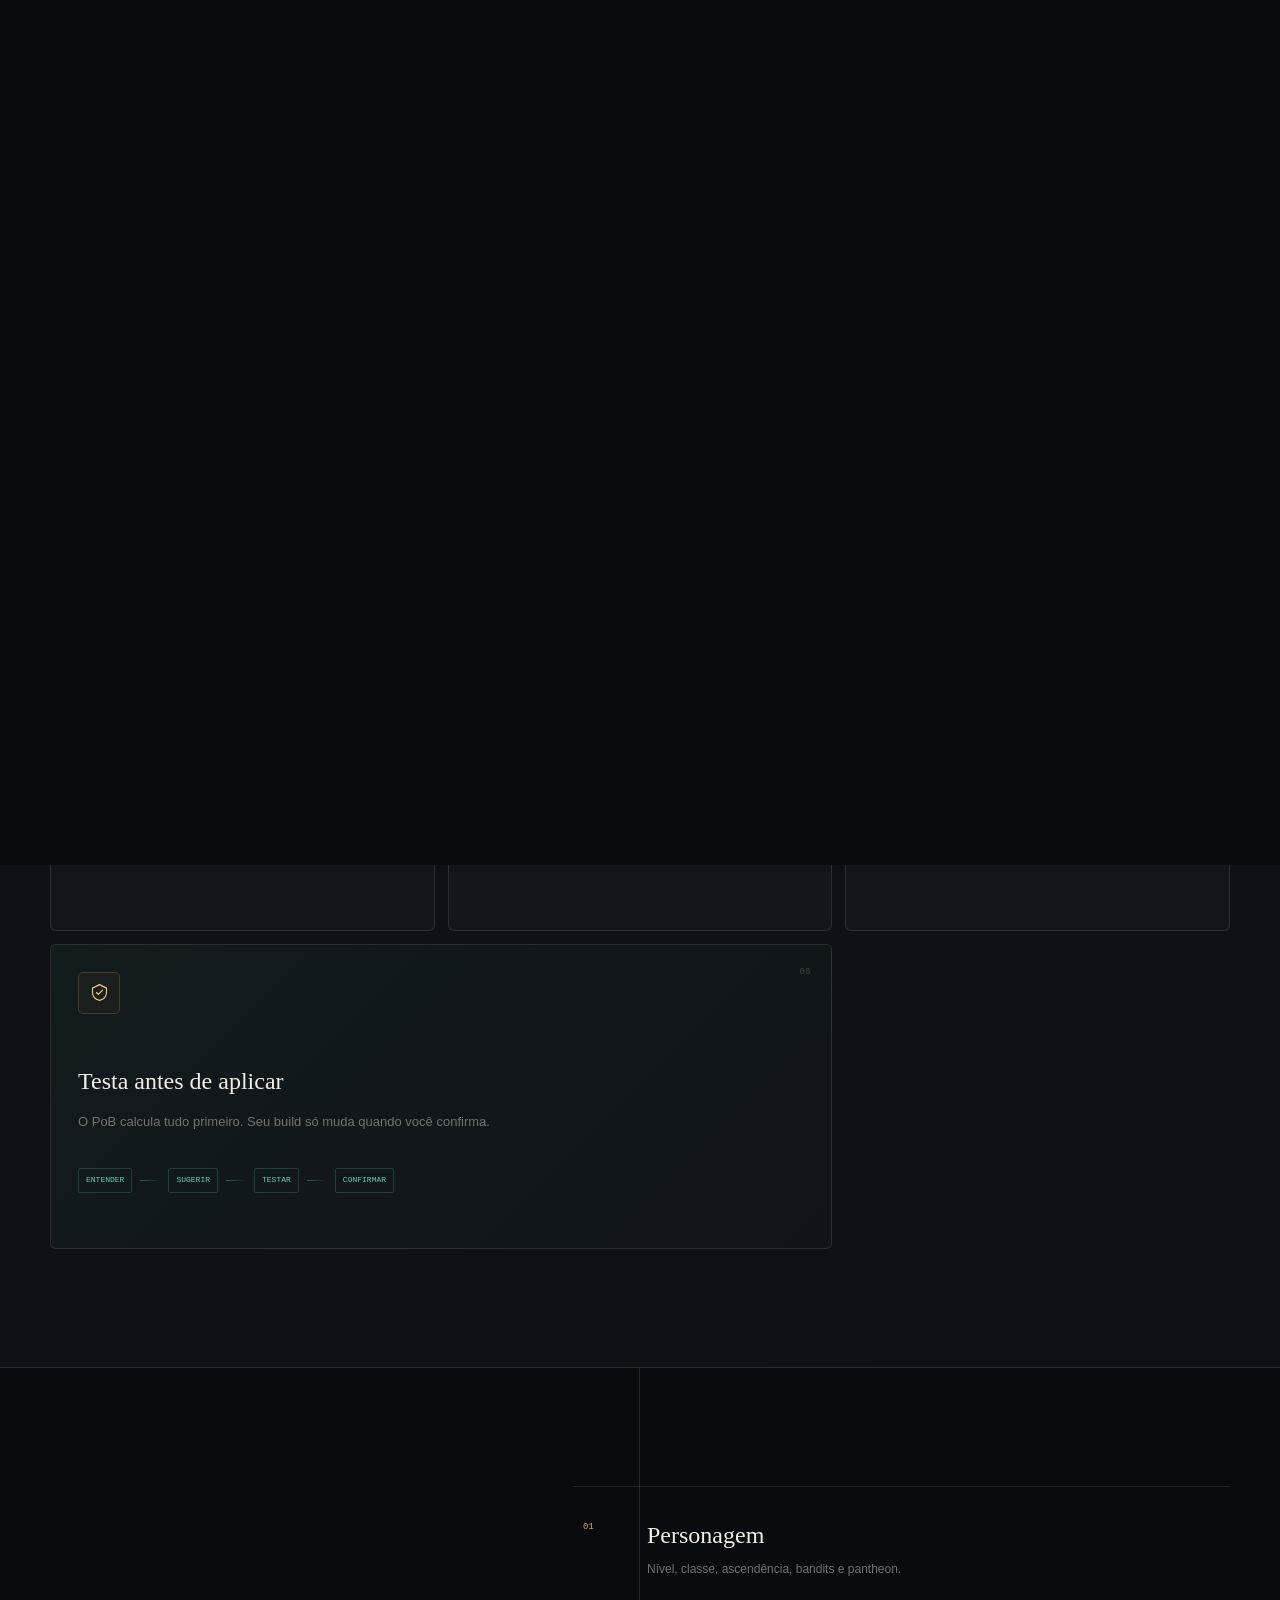
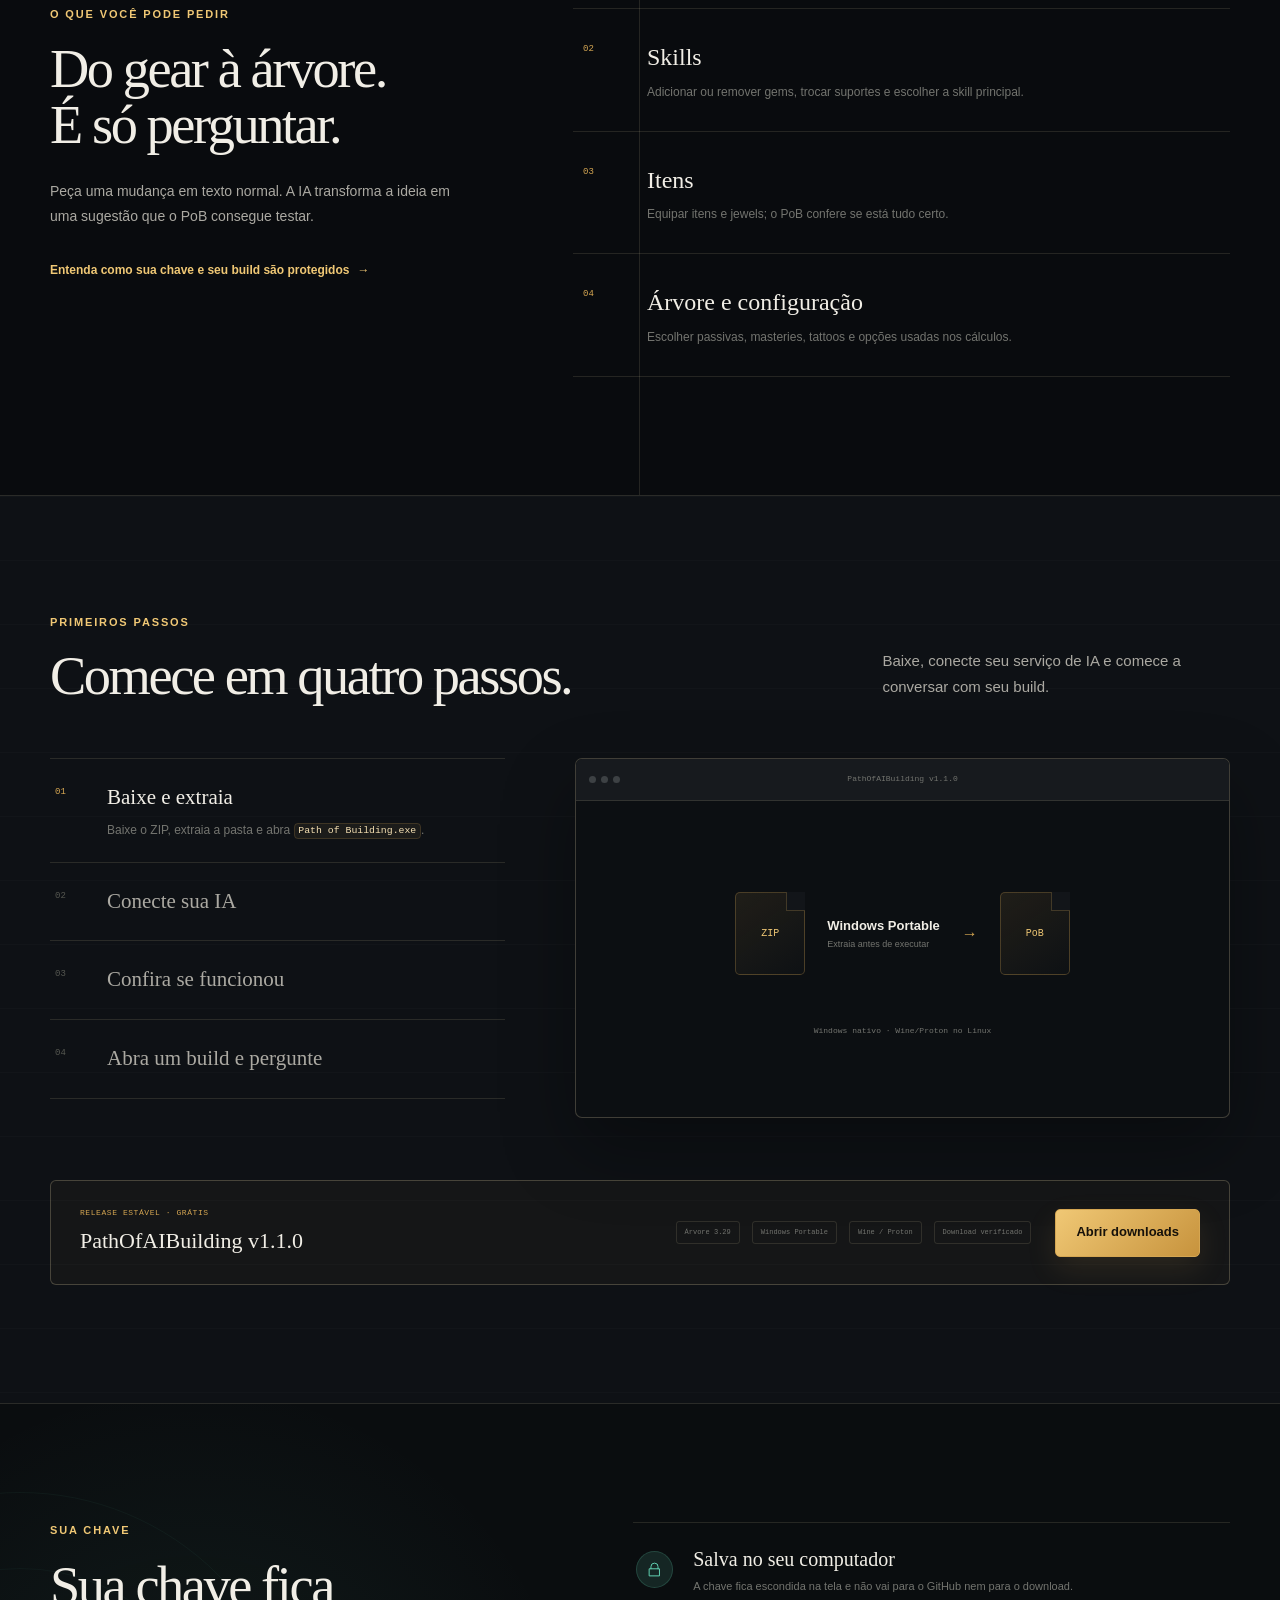
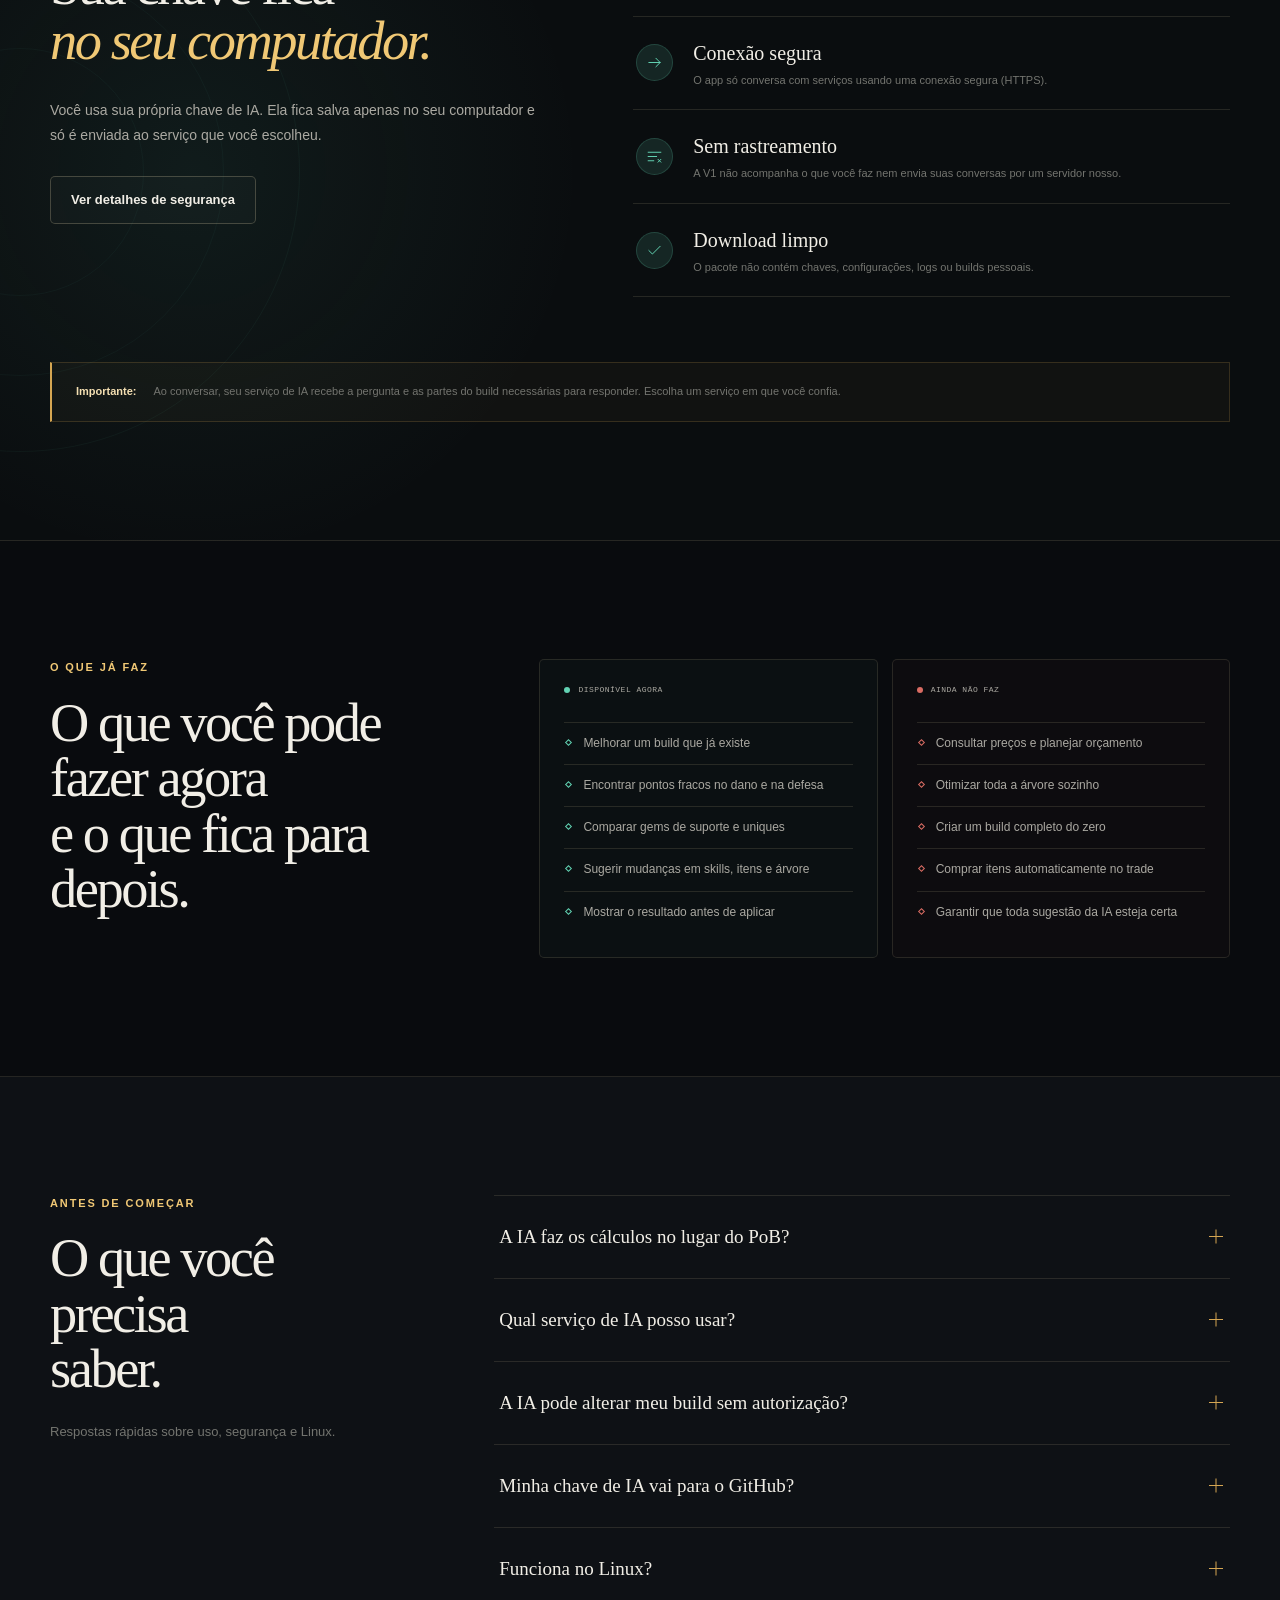
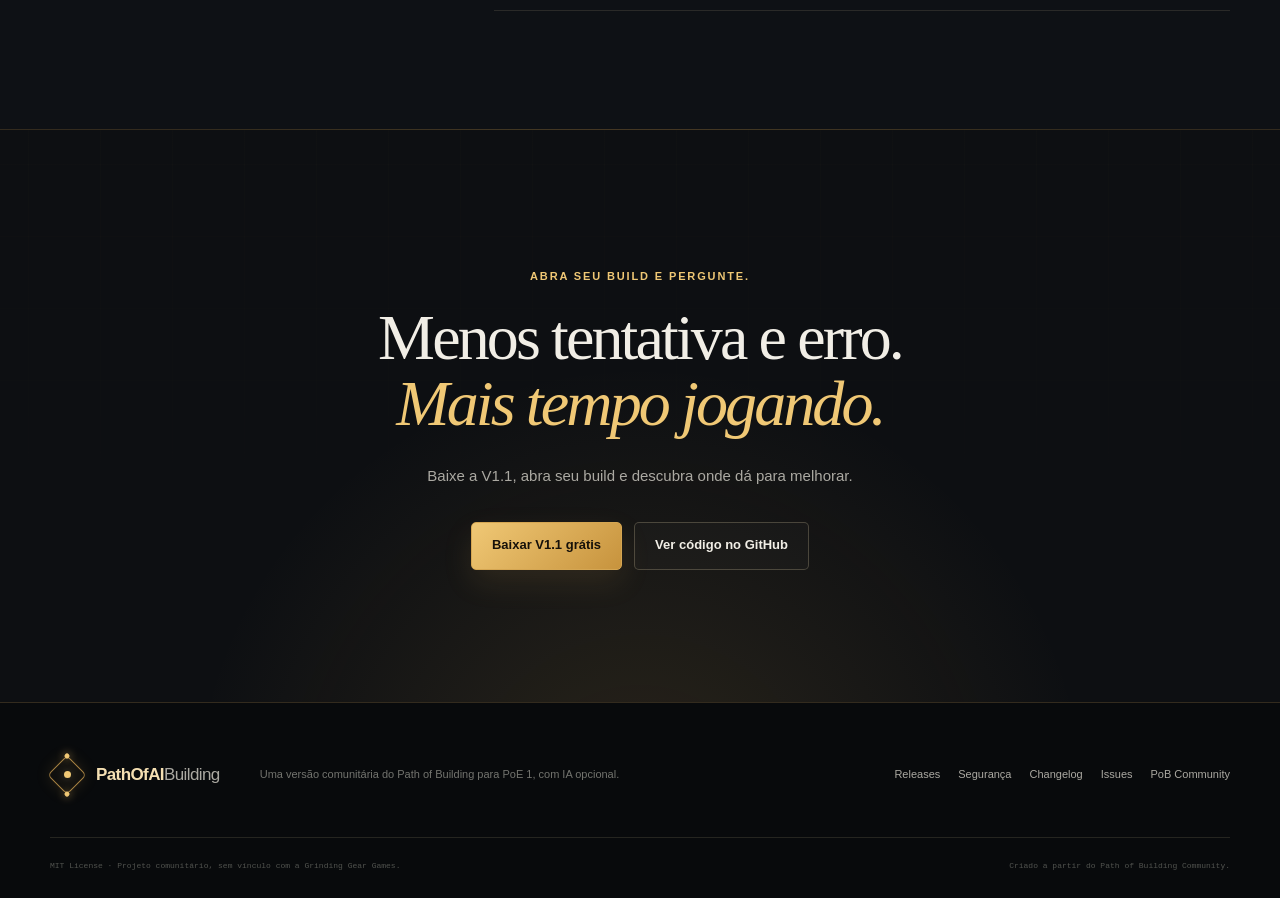
==== commit 6ca251d3: "release: prepare 1.1.0 with 3.29 support" ====
--- a/site/index.html
+++ b/site/index.html
@@ -79,20 +79,20 @@
 
       <div class="shell hero-layout">
         <div class="hero-copy reveal">
-          <div class="eyebrow"><span></span> Path of Building + IA <b>V1 · GRÁTIS</b></div>
+          <div class="eyebrow"><span></span> Path of Building + IA <b>V1.1 · ÁRVORE 3.29</b></div>
           <h1>Seu build.<br>Os cálculos do PoB.<br><em>Uma IA para ajudar.</em></h1>
           <p class="hero-lead">
-            Pergunte como melhorar seu build, veja sugestões testadas pelo PoB e escolha se quer aplicar.
+            Pergunte como melhorar seu build, veja sugestões testadas pelo PoB e escolha se quer aplicar. Agora com suporte à árvore passiva 3.29.
           </p>
           <div class="hero-actions">
-            <a class="button button-primary" href="https://github.com/kaiqueramos/PathOfAIBuilding/releases/tag/v1.0.0">
-              <span>Baixar V1 grátis</span>
+            <a class="button button-primary" href="https://github.com/kaiqueramos/PathOfAIBuilding/releases/tag/v1.1.0">
+              <span>Baixar V1.1 grátis</span>
               <svg viewBox="0 0 20 20" aria-hidden="true"><path d="M10 3v10m0 0 4-4m-4 4-4-4M4 16h12"/></svg>
             </a>
             <a class="button button-ghost" href="#como-funciona">Ver como funciona</a>
           </div>
-          <ul class="hero-proof" aria-label="Destaques da versão 1">
-            <li><span class="proof-dot"></span>Entende o build aberto</li>
+          <ul class="hero-proof" aria-label="Destaques da versão 1.1">
+            <li><span class="proof-dot"></span>Árvore passiva 3.29</li>
             <li><span class="proof-dot"></span>Mostra o antes e depois</li>
             <li><span class="proof-dot"></span>Você decide o que muda</li>
           </ul>
@@ -370,7 +370,7 @@
 
           <div class="setup-visual reveal" aria-live="polite">
             <div class="setup-window" data-setup-panel="1">
-              <div class="setup-bar"><span></span><span></span><span></span><b>PathOfAIBuilding v1.0.0</b></div>
+              <div class="setup-bar"><span></span><span></span><span></span><b>PathOfAIBuilding v1.1.0</b></div>
               <div class="download-visual">
                 <div class="archive-icon"><span>ZIP</span></div>
                 <div><strong>Windows Portable</strong><small>Extraia antes de executar</small></div>
@@ -400,9 +400,9 @@
         </div>
 
         <div class="download-strip reveal">
-          <div><span>Release estável · grátis</span><strong>PathOfAIBuilding v1.0.0</strong></div>
-          <div class="download-meta"><span>Windows Portable</span><span>Wine / Proton</span><span>Download verificado</span></div>
-          <a class="button button-primary" href="https://github.com/kaiqueramos/PathOfAIBuilding/releases/tag/v1.0.0">Abrir downloads</a>
+          <div><span>Release estável · grátis</span><strong>PathOfAIBuilding v1.1.0</strong></div>
+          <div class="download-meta"><span>Árvore 3.29</span><span>Windows Portable</span><span>Wine / Proton</span><span>Download verificado</span></div>
+          <a class="button button-primary" href="https://github.com/kaiqueramos/PathOfAIBuilding/releases/tag/v1.1.0">Abrir downloads</a>
         </div>
       </div>
     </section>
@@ -497,9 +497,9 @@
       <div class="shell final-cta-inner reveal">
         <span class="section-kicker">Abra seu build e pergunte.</span>
         <h2 id="cta-title">Menos tentativa e erro.<br><em>Mais tempo jogando.</em></h2>
-        <p>Baixe a V1, abra seu build e descubra onde dá para melhorar.</p>
+        <p>Baixe a V1.1, abra seu build e descubra onde dá para melhorar.</p>
         <div>
-          <a class="button button-primary" href="https://github.com/kaiqueramos/PathOfAIBuilding/releases/tag/v1.0.0">Baixar V1 grátis</a>
+          <a class="button button-primary" href="https://github.com/kaiqueramos/PathOfAIBuilding/releases/tag/v1.1.0">Baixar V1.1 grátis</a>
           <a class="button button-ghost" href="https://github.com/kaiqueramos/PathOfAIBuilding">Ver código no GitHub</a>
         </div>
       </div>
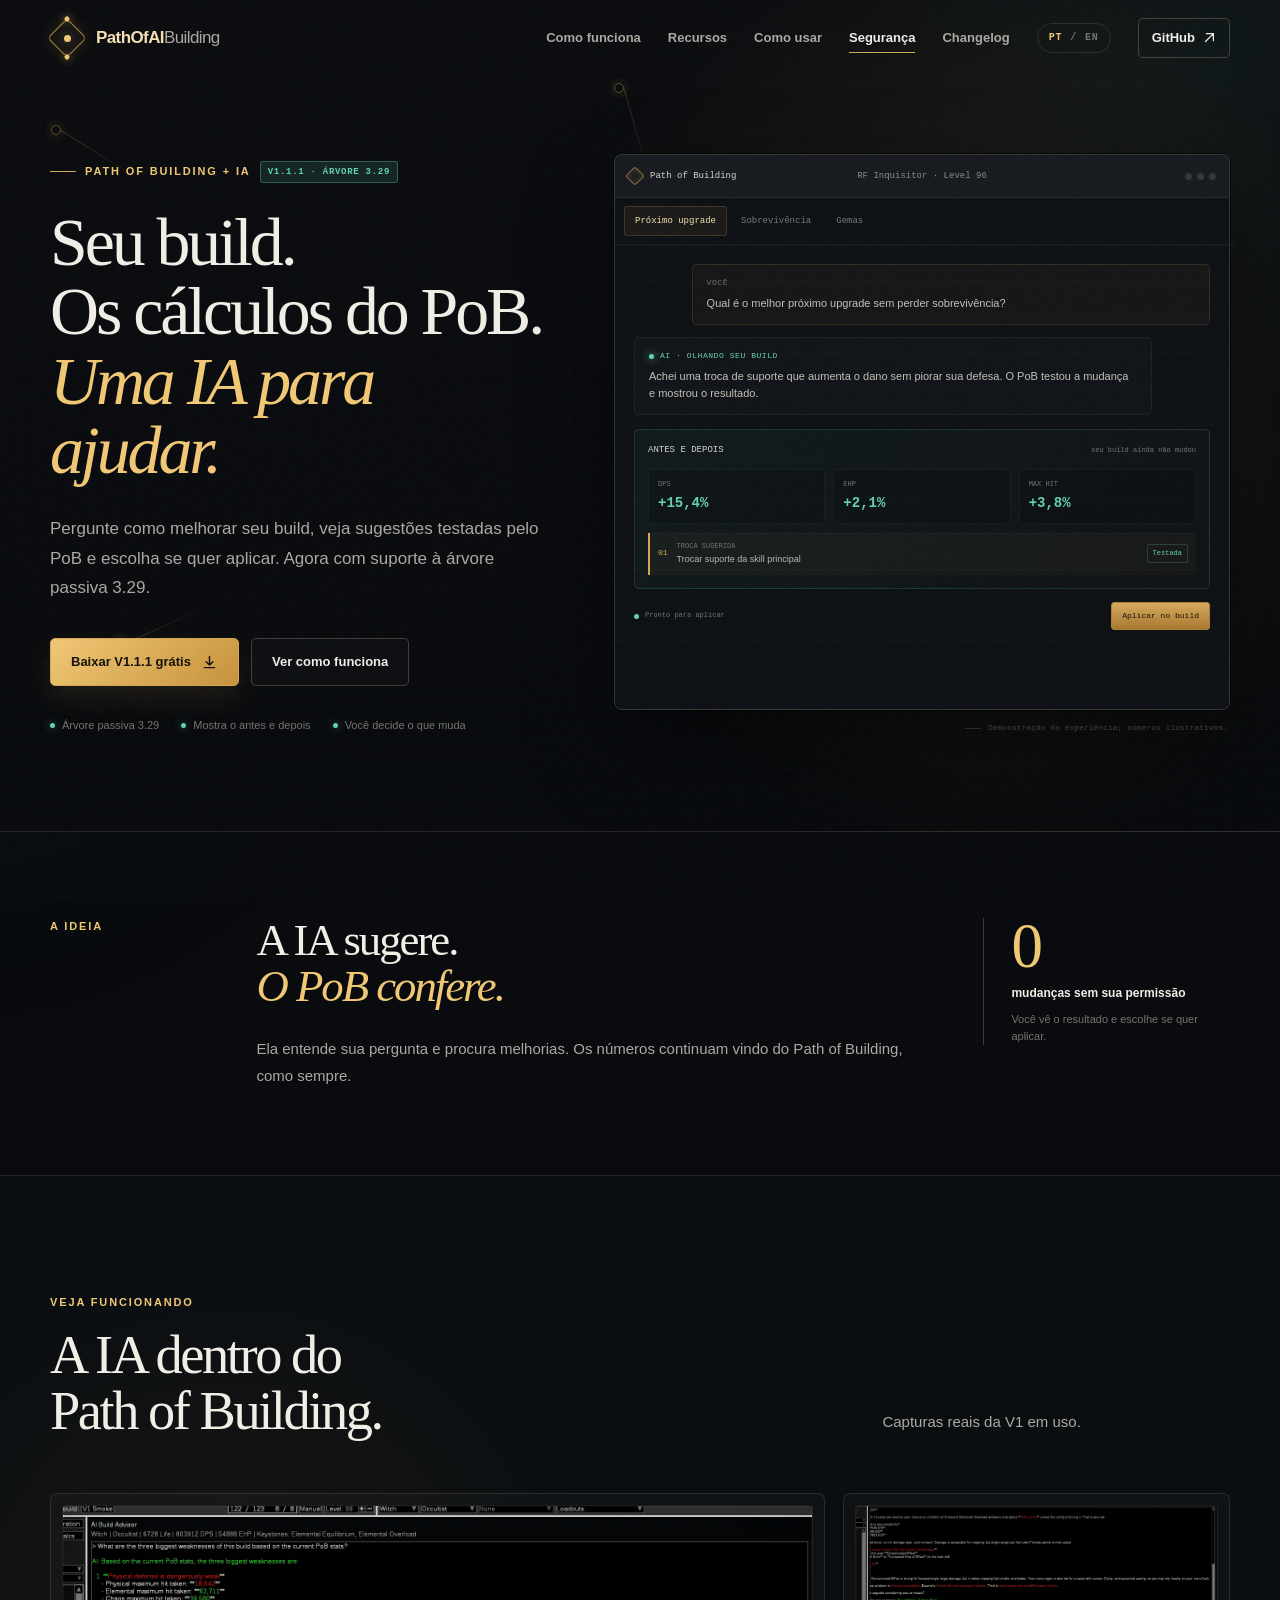
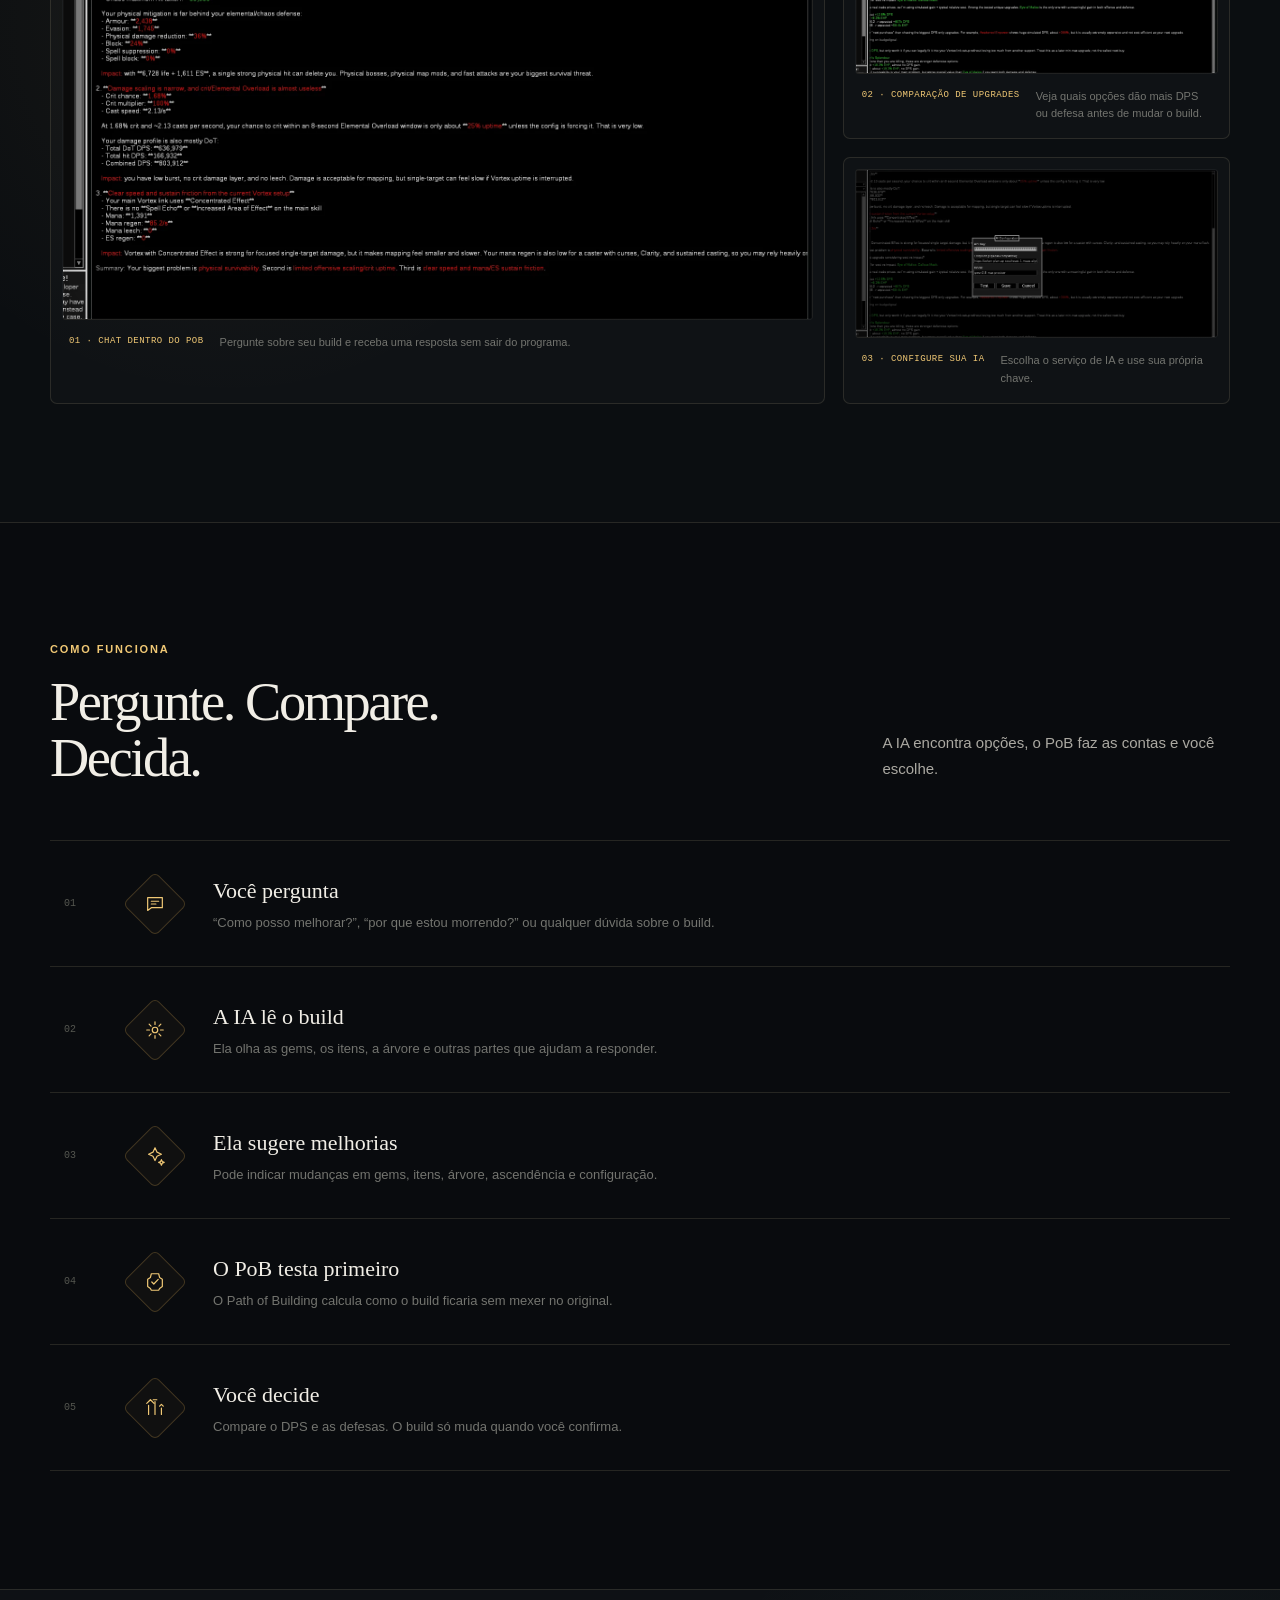
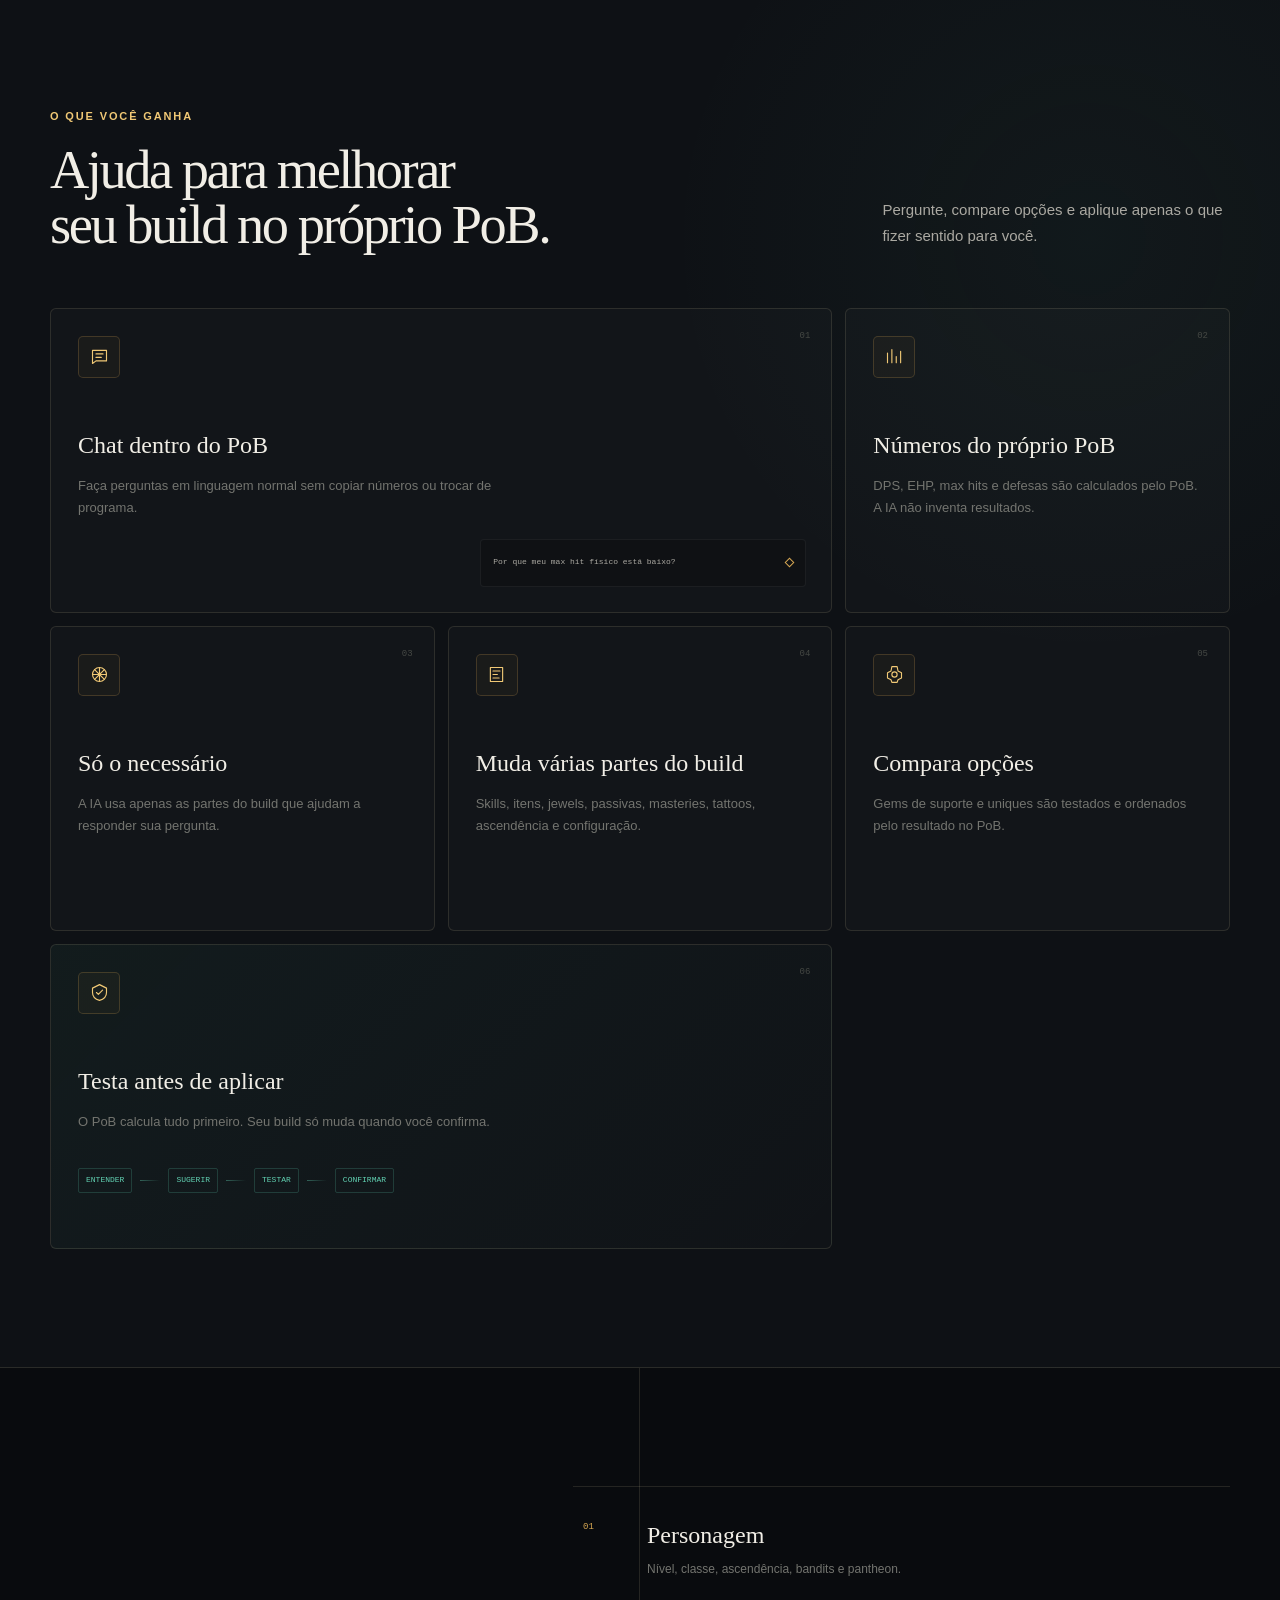
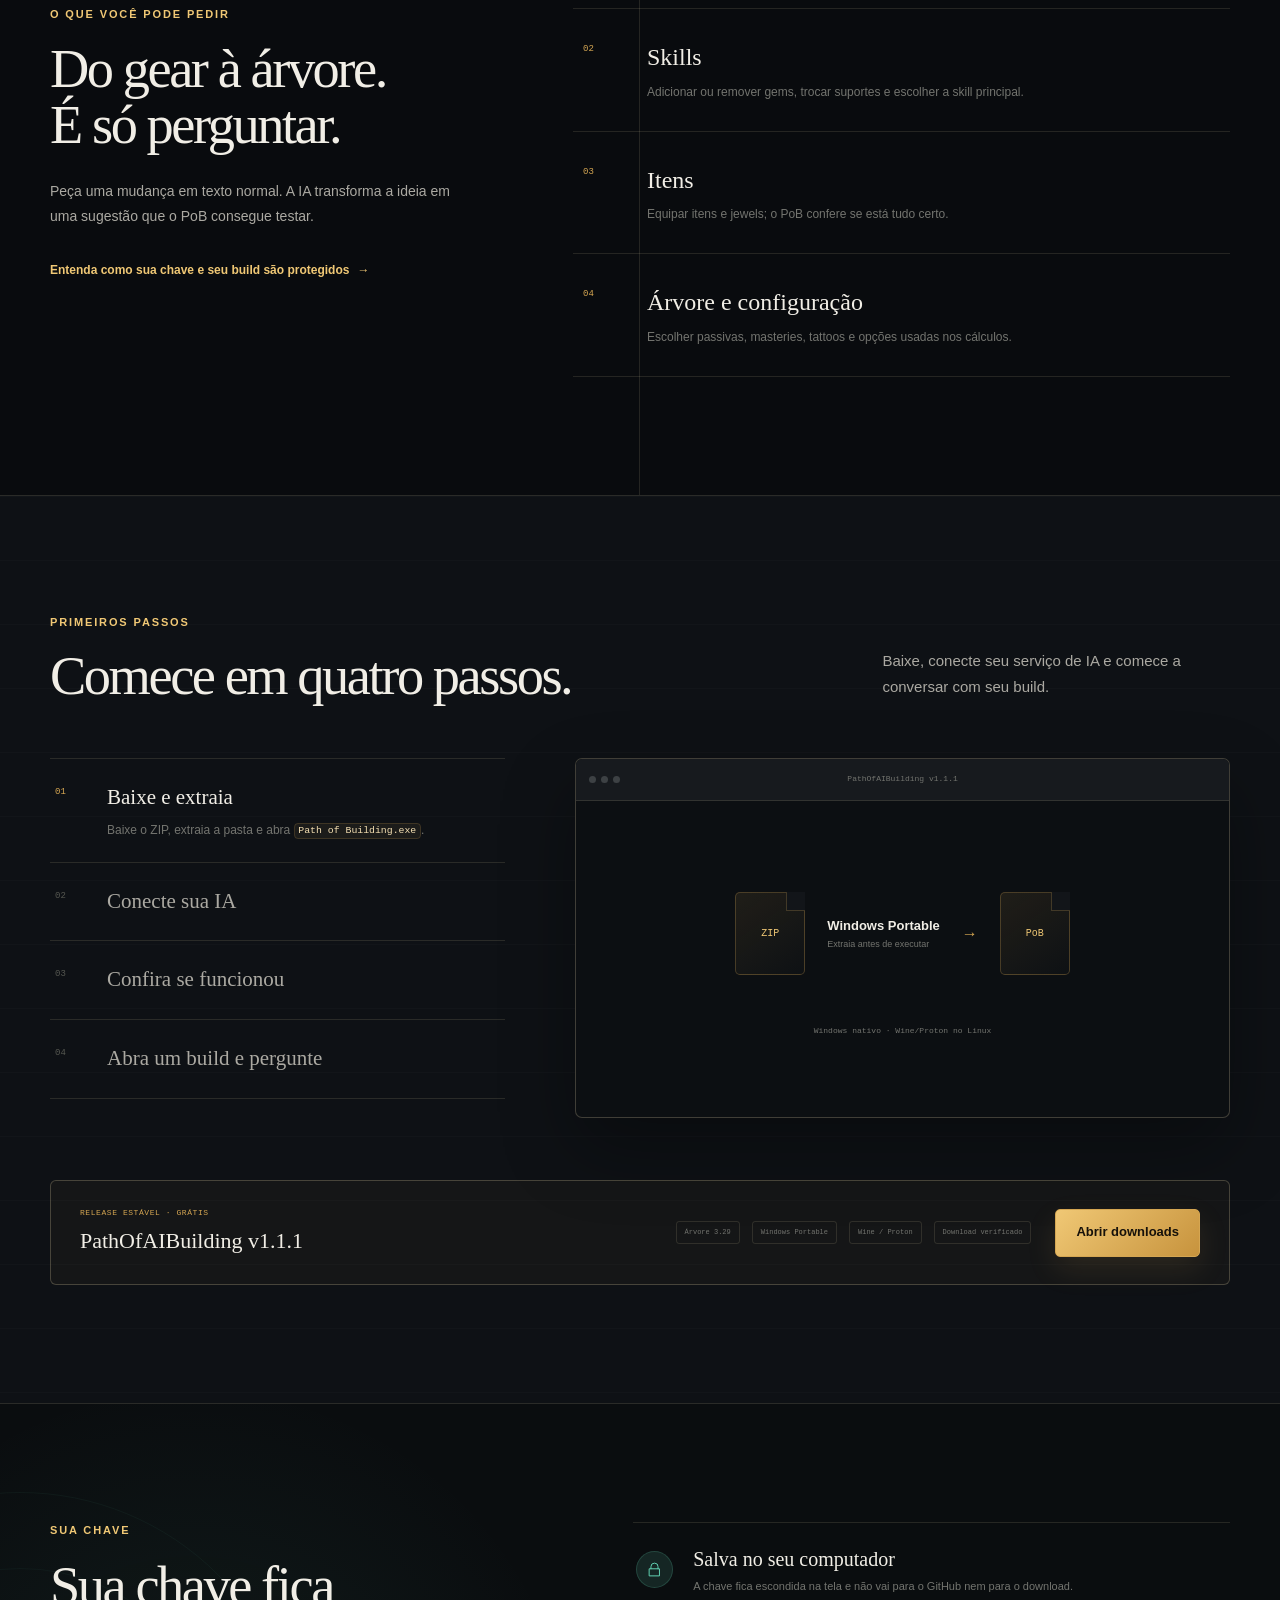
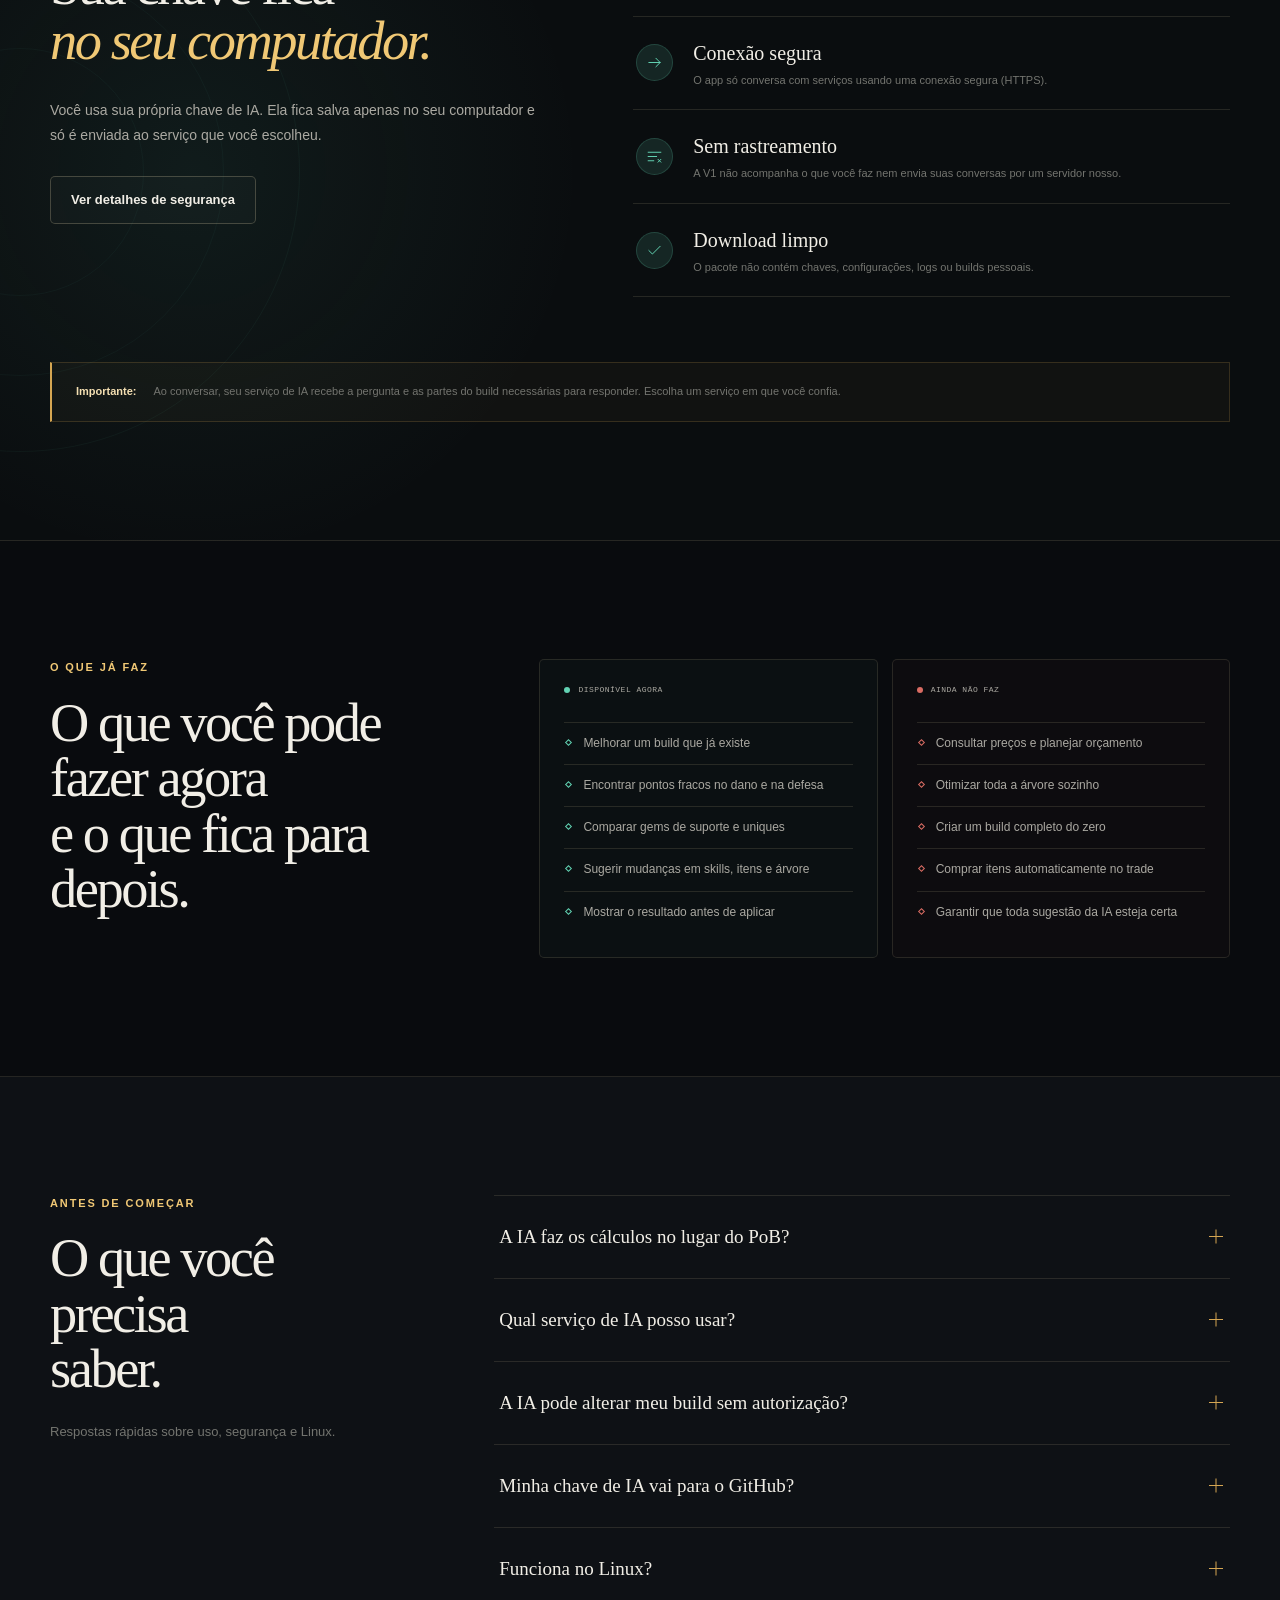
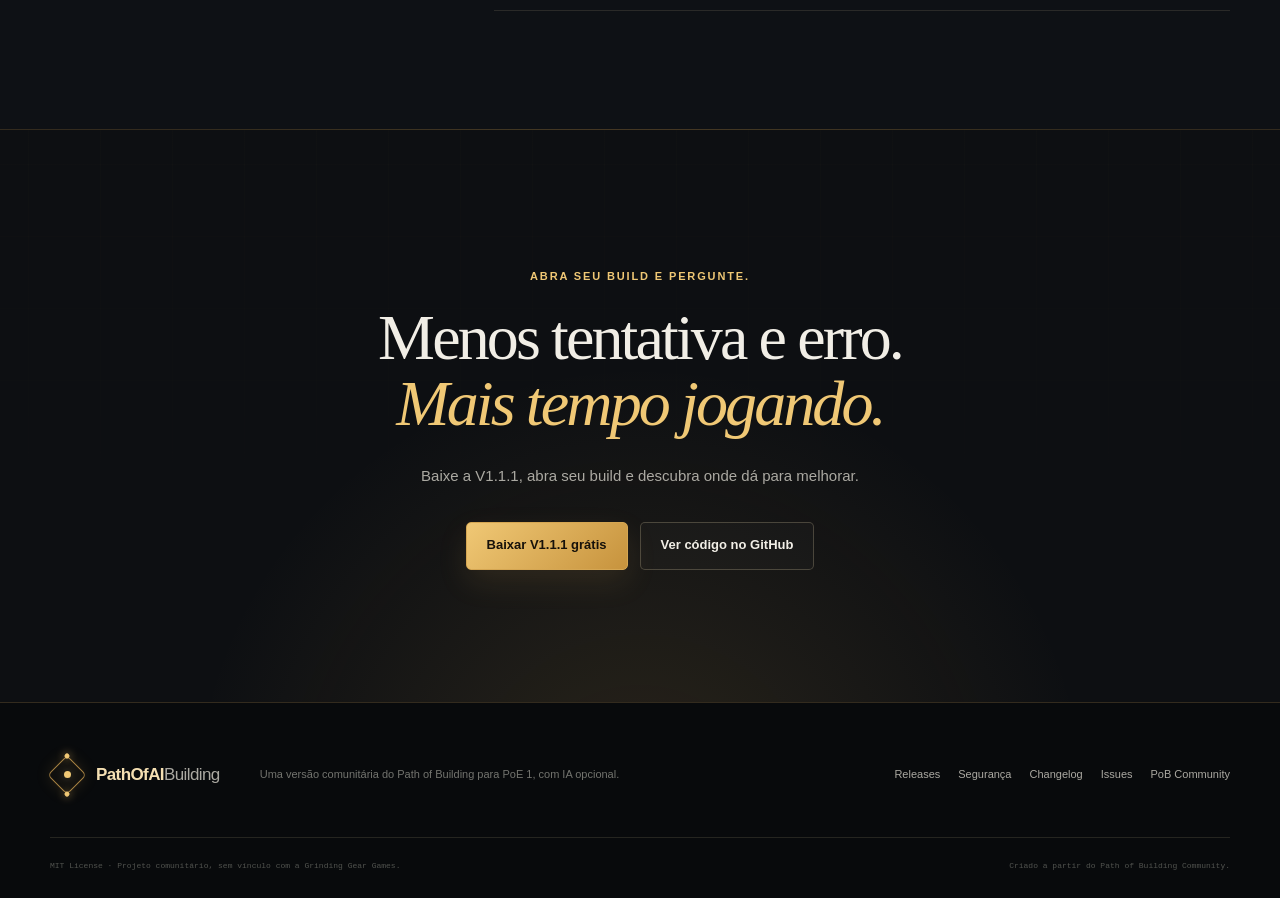
==== commit 5ba32518: "release: prepare 1.1.1 provider options" ====
--- a/site/index.html
+++ b/site/index.html
@@ -79,14 +79,14 @@
 
       <div class="shell hero-layout">
         <div class="hero-copy reveal">
-          <div class="eyebrow"><span></span> Path of Building + IA <b>V1.1 · ÁRVORE 3.29</b></div>
+          <div class="eyebrow"><span></span> Path of Building + IA <b>V1.1.1 · ÁRVORE 3.29</b></div>
           <h1>Seu build.<br>Os cálculos do PoB.<br><em>Uma IA para ajudar.</em></h1>
           <p class="hero-lead">
             Pergunte como melhorar seu build, veja sugestões testadas pelo PoB e escolha se quer aplicar. Agora com suporte à árvore passiva 3.29.
           </p>
           <div class="hero-actions">
-            <a class="button button-primary" href="https://github.com/kaiqueramos/PathOfAIBuilding/releases/tag/v1.1.0">
-              <span>Baixar V1.1 grátis</span>
+            <a class="button button-primary" href="https://github.com/kaiqueramos/PathOfAIBuilding/releases/tag/v1.1.1">
+              <span>Baixar V1.1.1 grátis</span>
               <svg viewBox="0 0 20 20" aria-hidden="true"><path d="M10 3v10m0 0 4-4m-4 4-4-4M4 16h12"/></svg>
             </a>
             <a class="button button-ghost" href="#como-funciona">Ver como funciona</a>
@@ -370,7 +370,7 @@
 
           <div class="setup-visual reveal" aria-live="polite">
             <div class="setup-window" data-setup-panel="1">
-              <div class="setup-bar"><span></span><span></span><span></span><b>PathOfAIBuilding v1.1.0</b></div>
+              <div class="setup-bar"><span></span><span></span><span></span><b>PathOfAIBuilding v1.1.1</b></div>
               <div class="download-visual">
                 <div class="archive-icon"><span>ZIP</span></div>
                 <div><strong>Windows Portable</strong><small>Extraia antes de executar</small></div>
@@ -400,9 +400,9 @@
         </div>
 
         <div class="download-strip reveal">
-          <div><span>Release estável · grátis</span><strong>PathOfAIBuilding v1.1.0</strong></div>
+          <div><span>Release estável · grátis</span><strong>PathOfAIBuilding v1.1.1</strong></div>
           <div class="download-meta"><span>Árvore 3.29</span><span>Windows Portable</span><span>Wine / Proton</span><span>Download verificado</span></div>
-          <a class="button button-primary" href="https://github.com/kaiqueramos/PathOfAIBuilding/releases/tag/v1.1.0">Abrir downloads</a>
+          <a class="button button-primary" href="https://github.com/kaiqueramos/PathOfAIBuilding/releases/tag/v1.1.1">Abrir downloads</a>
         </div>
       </div>
     </section>
@@ -497,9 +497,9 @@
       <div class="shell final-cta-inner reveal">
         <span class="section-kicker">Abra seu build e pergunte.</span>
         <h2 id="cta-title">Menos tentativa e erro.<br><em>Mais tempo jogando.</em></h2>
-        <p>Baixe a V1.1, abra seu build e descubra onde dá para melhorar.</p>
+        <p>Baixe a V1.1.1, abra seu build e descubra onde dá para melhorar.</p>
         <div>
-          <a class="button button-primary" href="https://github.com/kaiqueramos/PathOfAIBuilding/releases/tag/v1.1.0">Baixar V1.1 grátis</a>
+          <a class="button button-primary" href="https://github.com/kaiqueramos/PathOfAIBuilding/releases/tag/v1.1.1">Baixar V1.1.1 grátis</a>
           <a class="button button-ghost" href="https://github.com/kaiqueramos/PathOfAIBuilding">Ver código no GitHub</a>
         </div>
       </div>
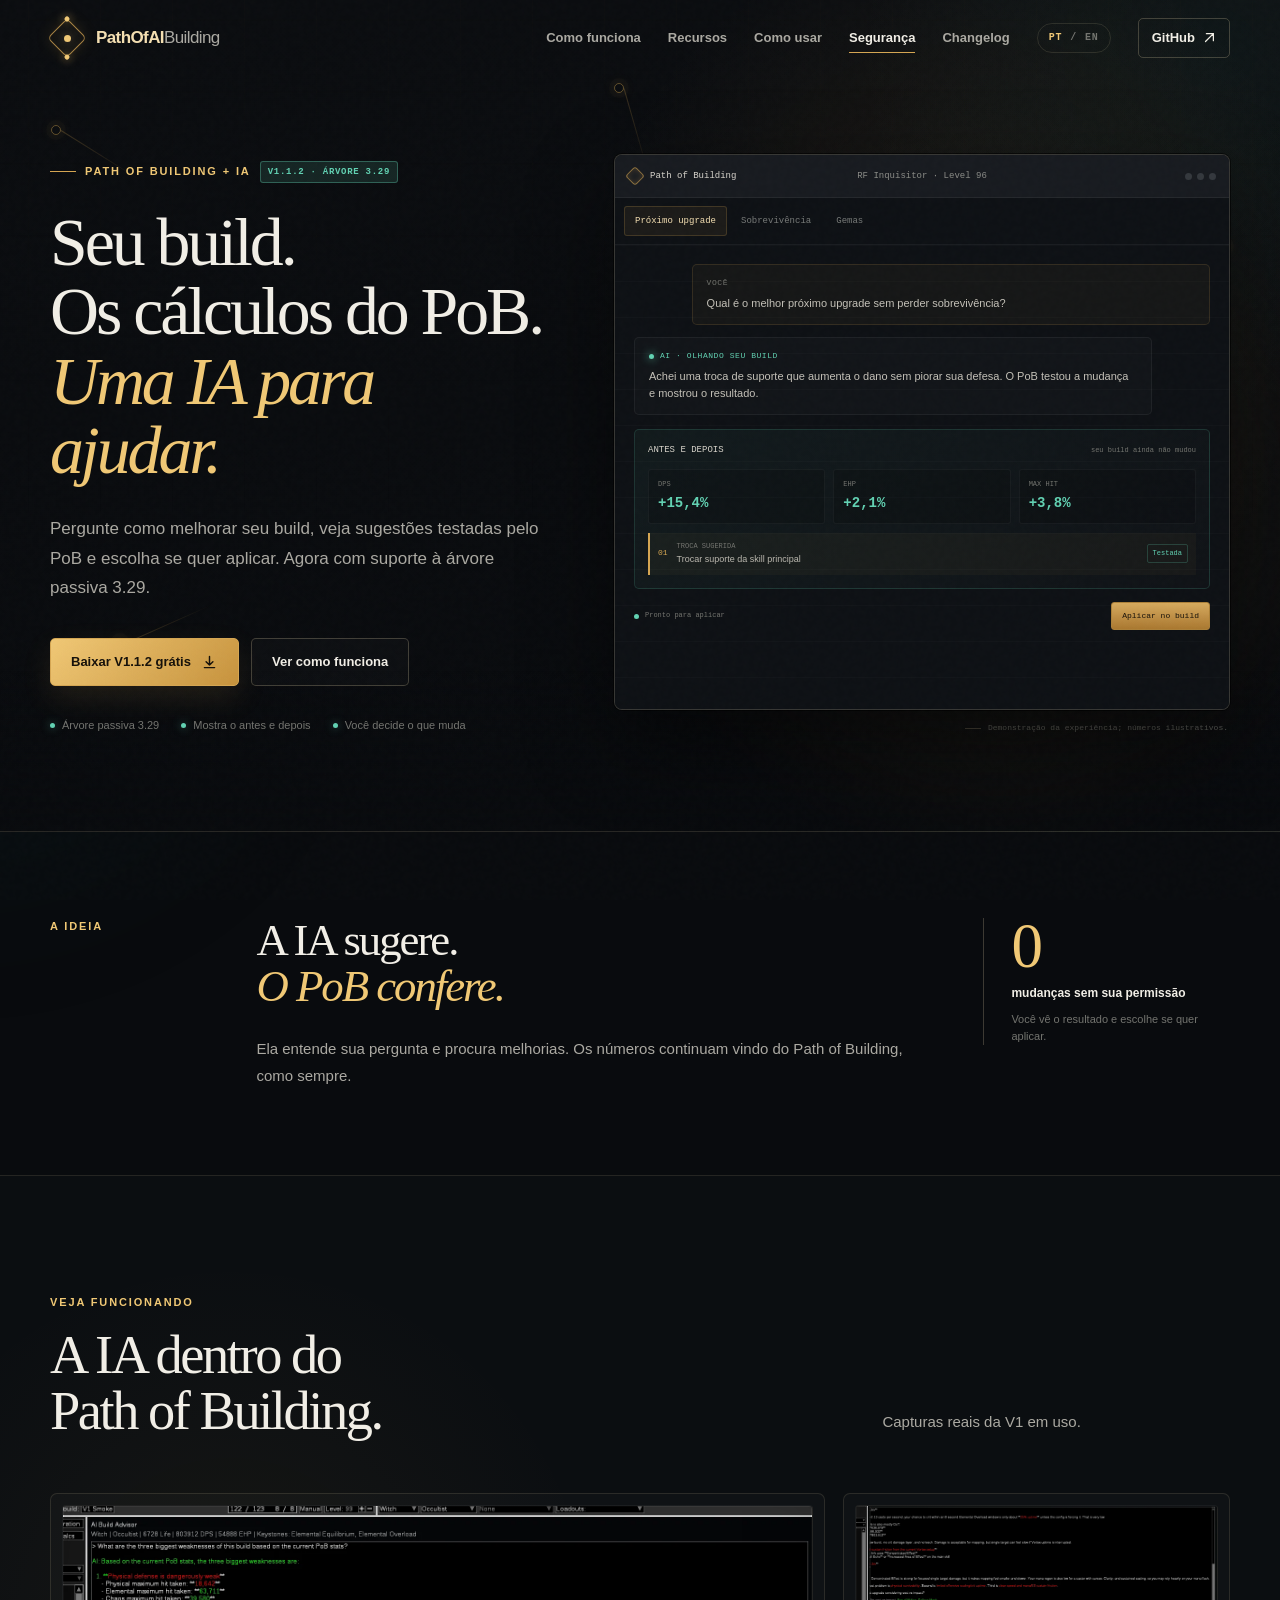
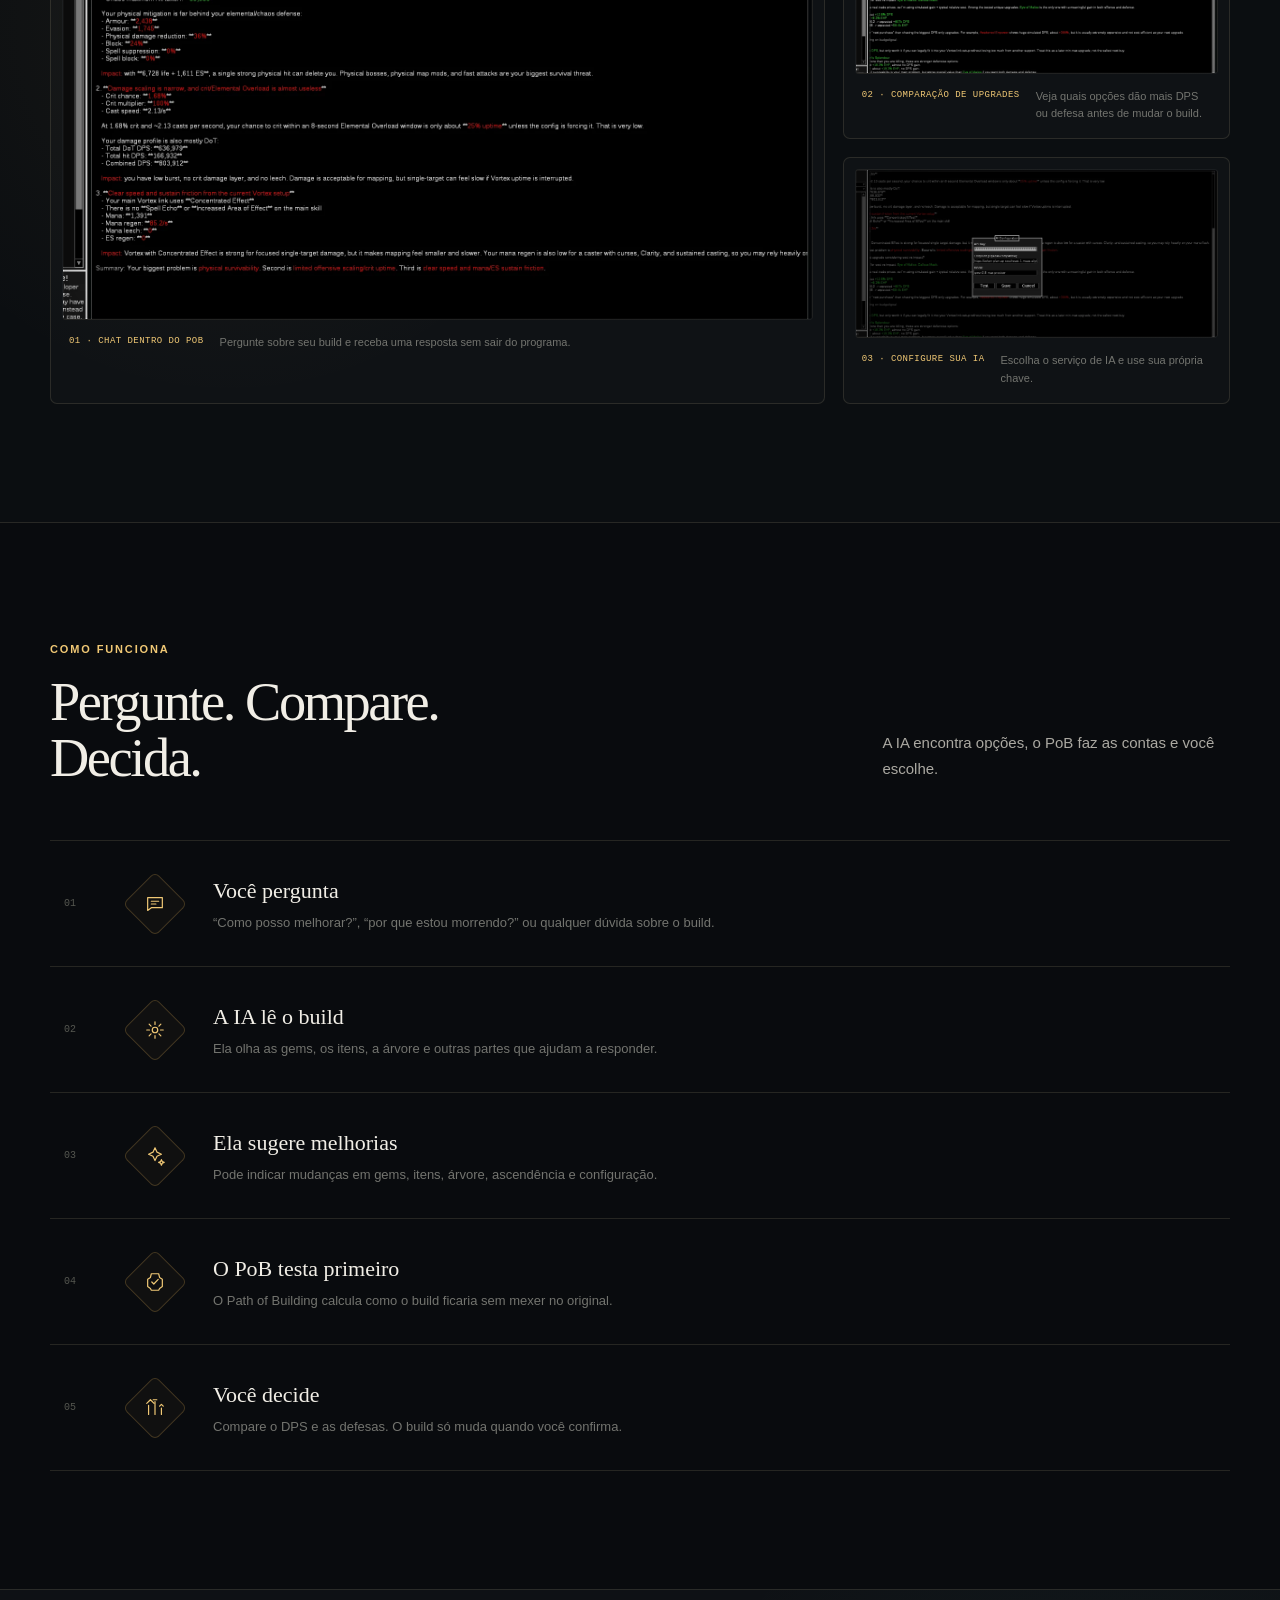
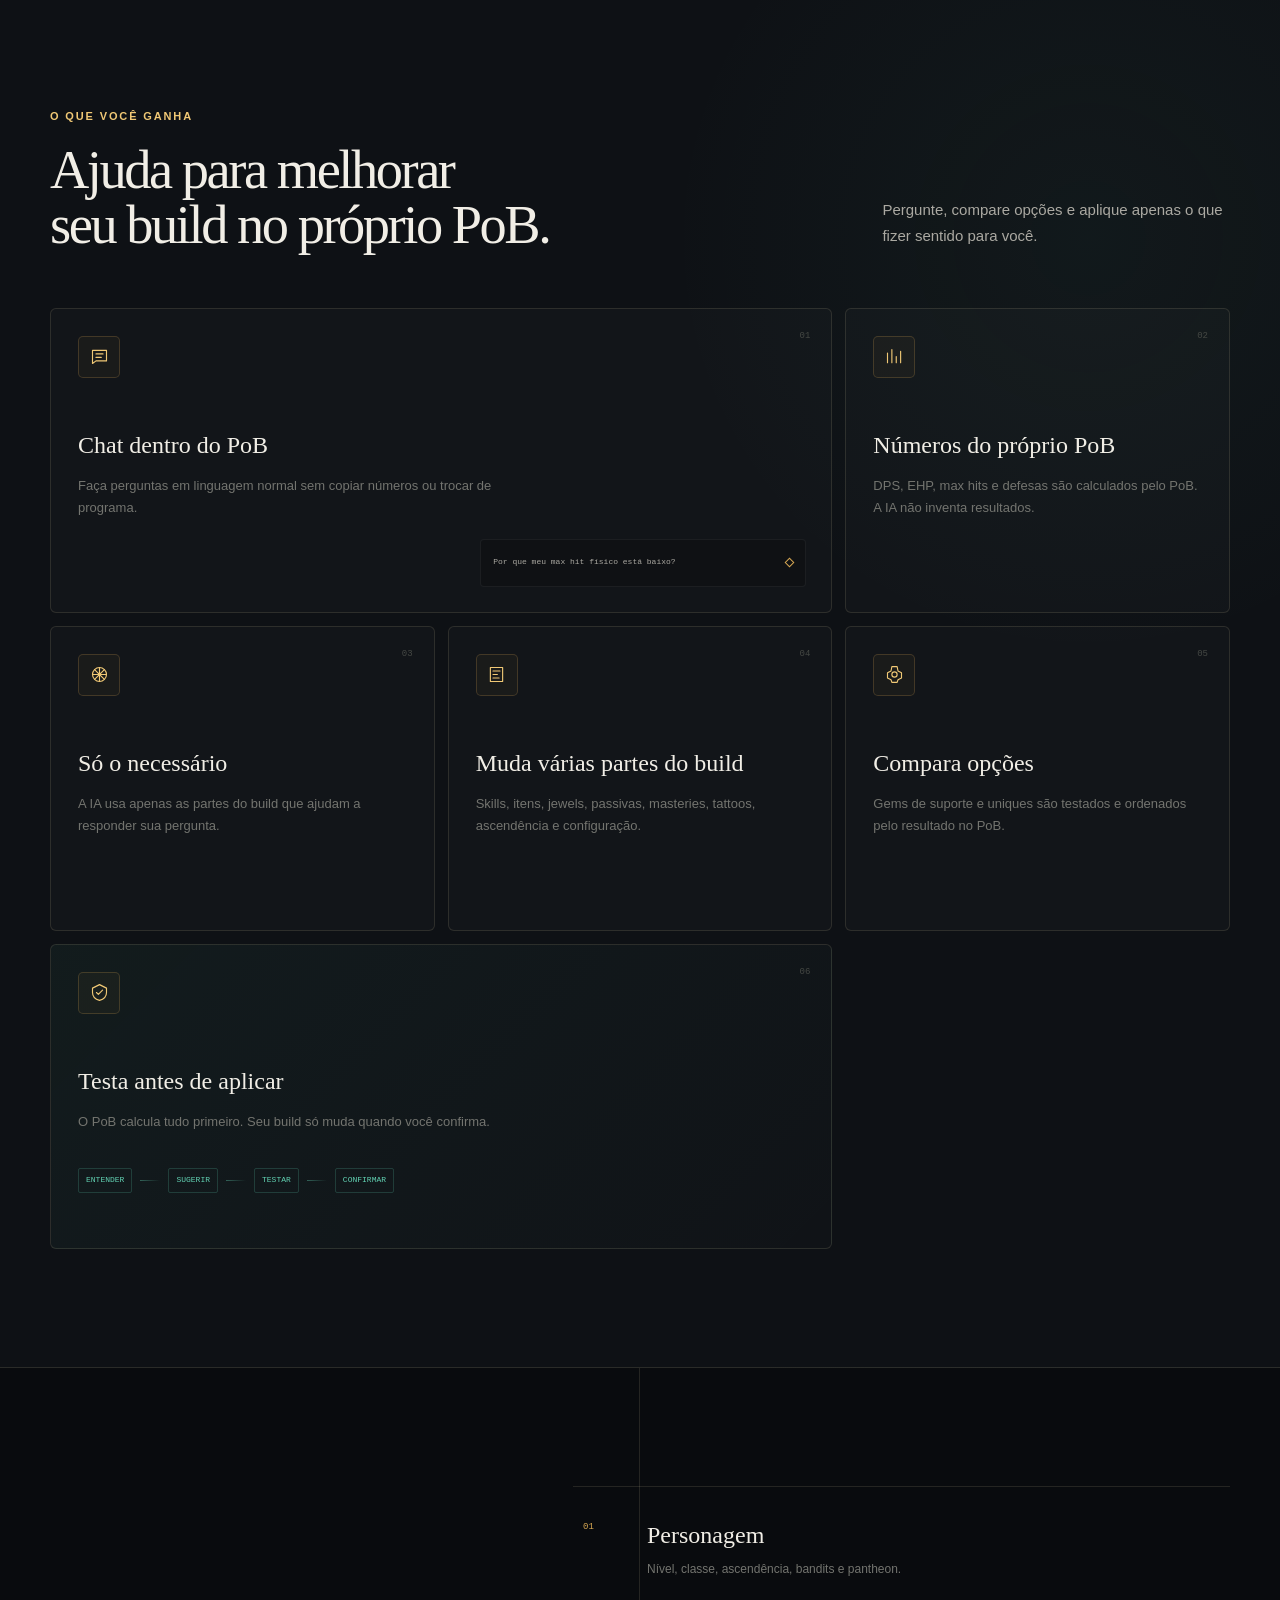
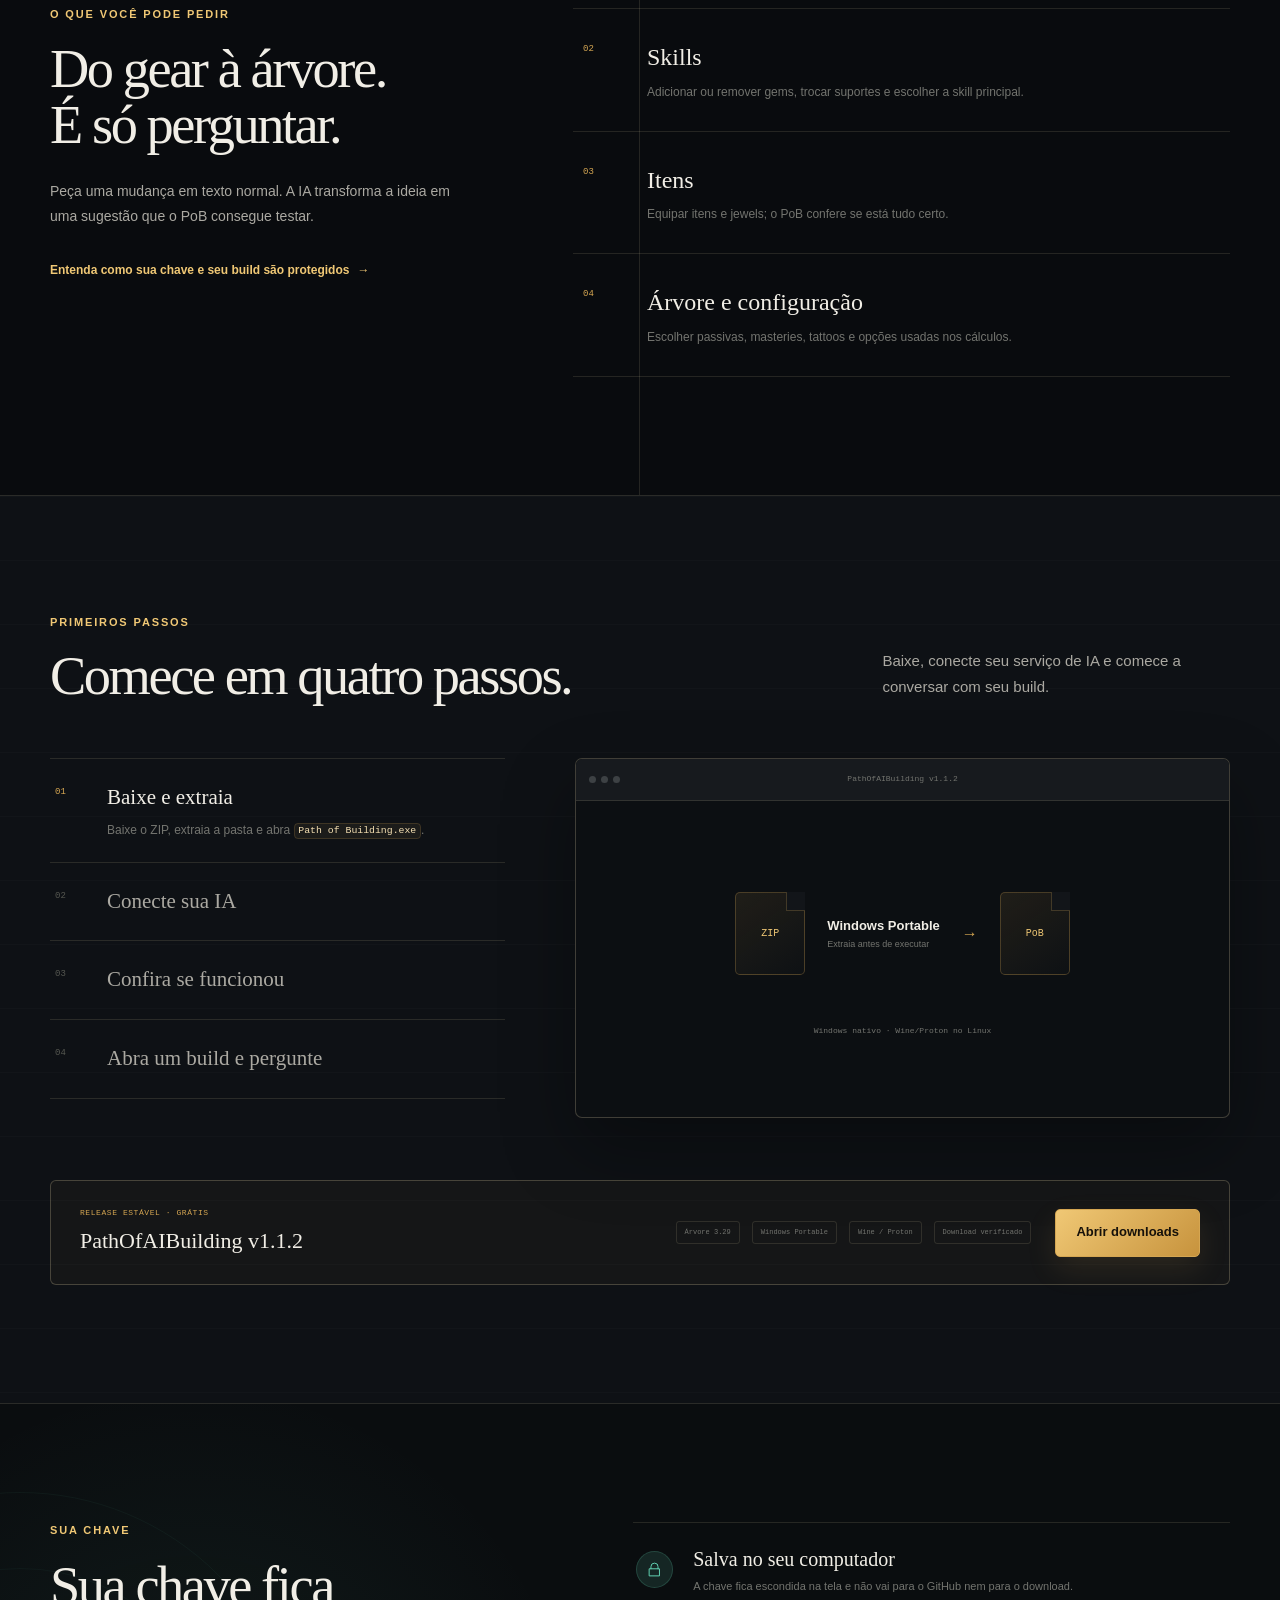
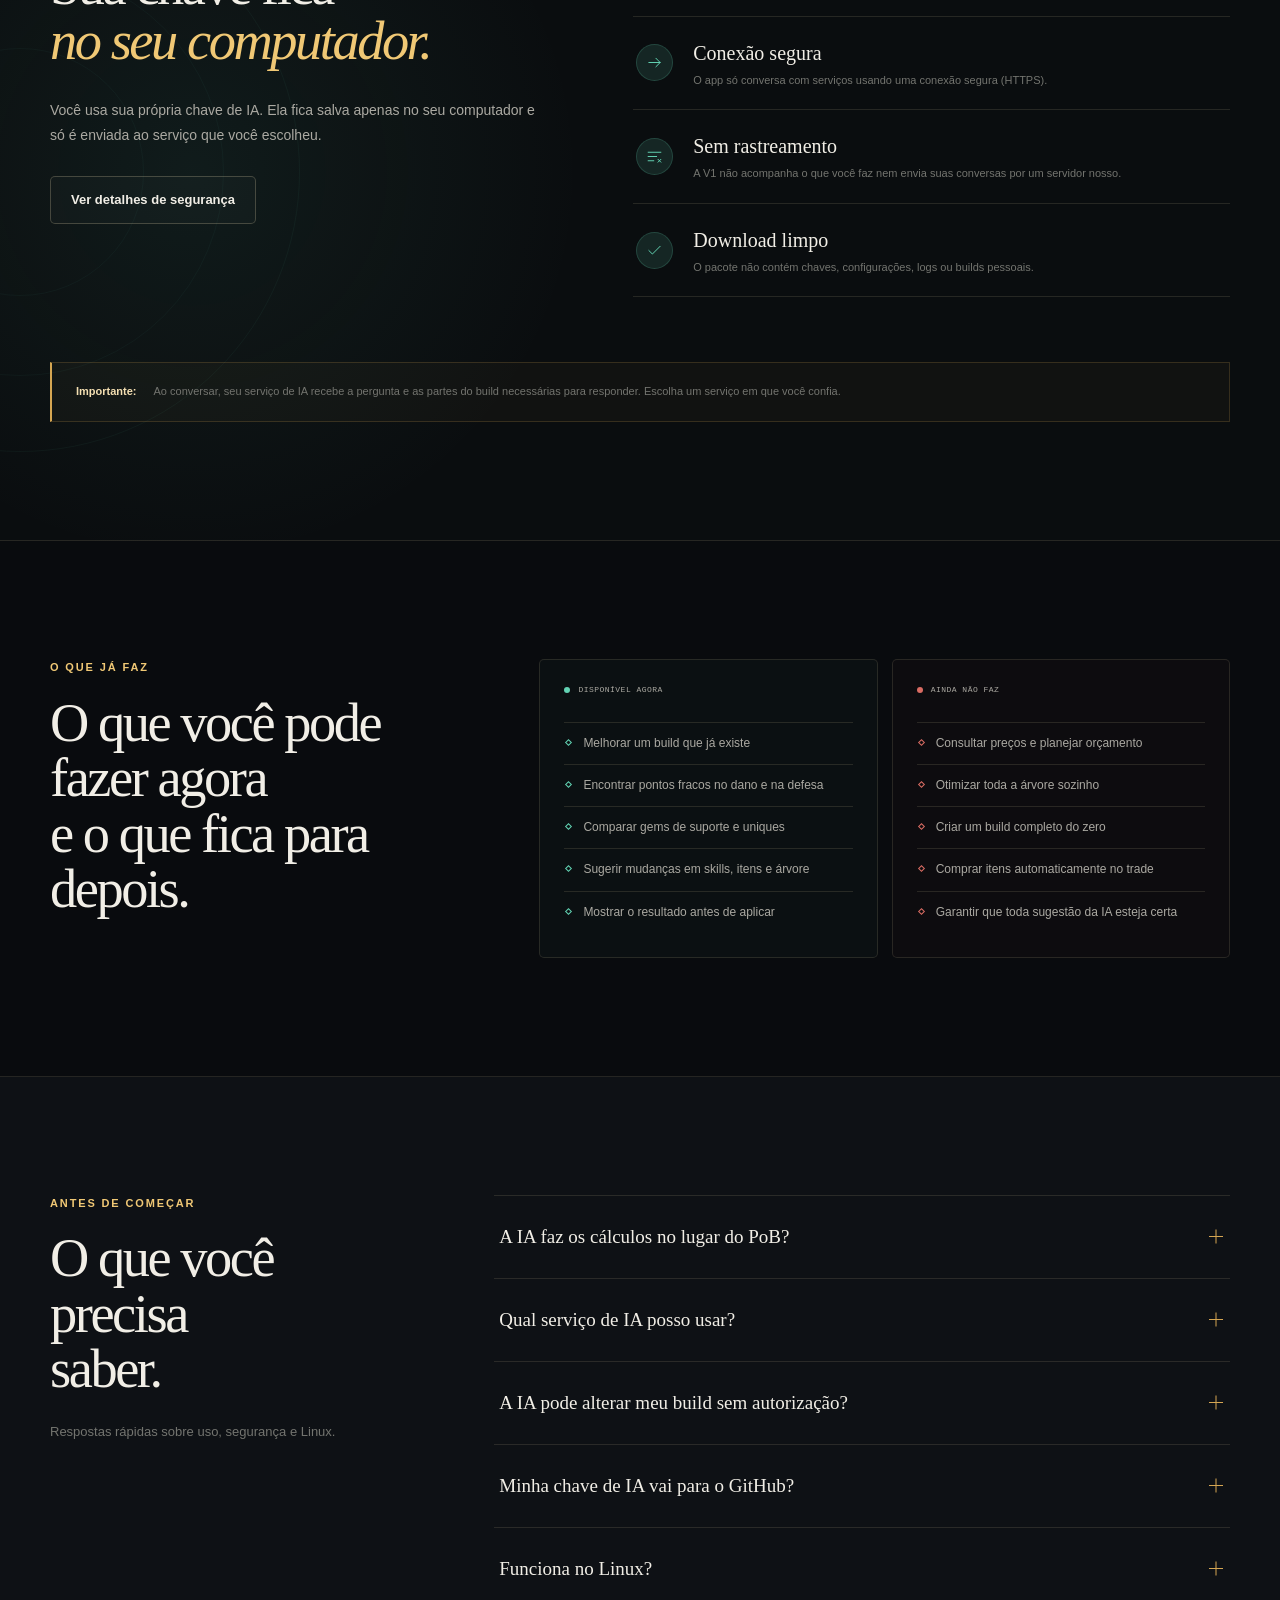
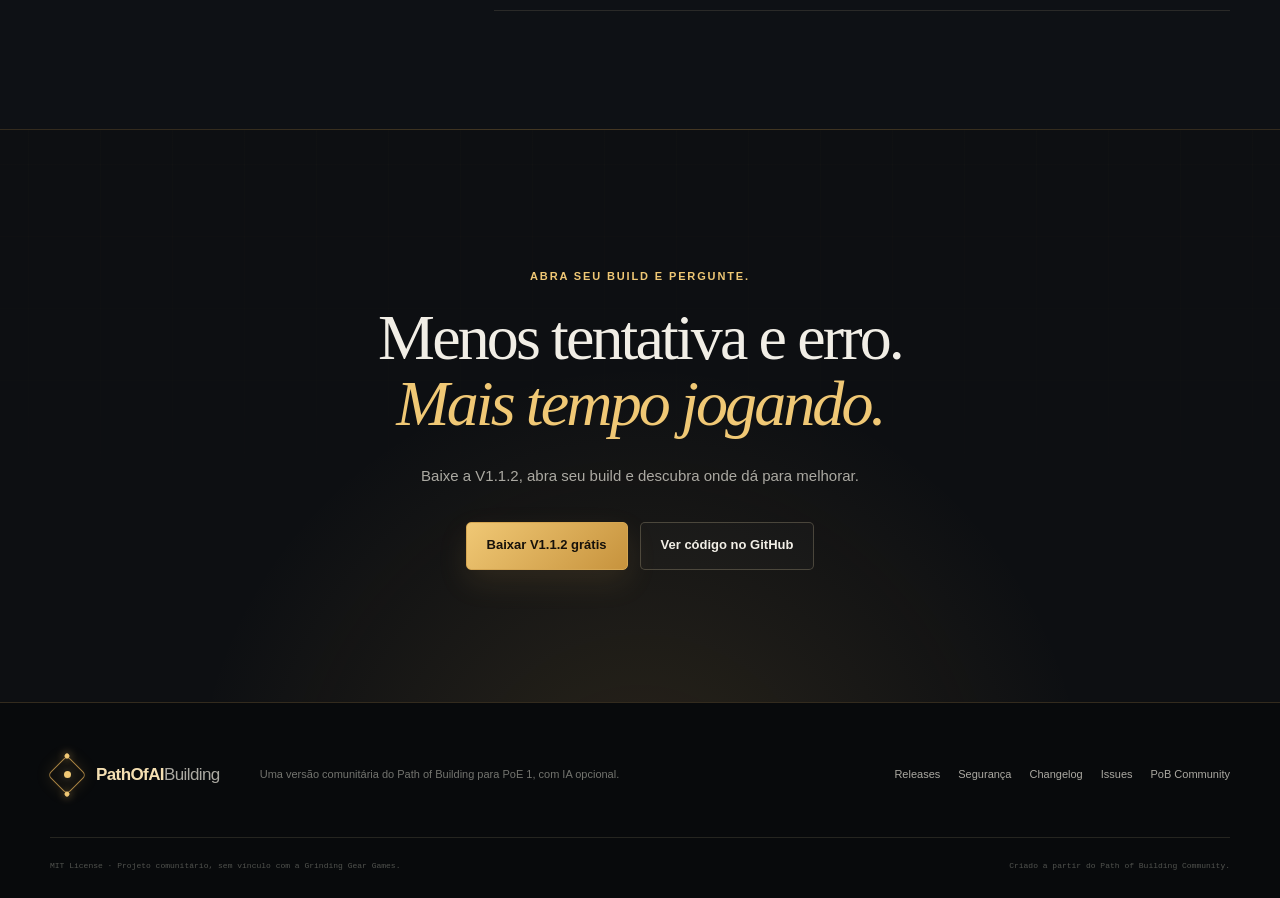
==== commit c42765be: "fix(ai): replace unapplied action proposals" ====
--- a/site/index.html
+++ b/site/index.html
@@ -79,14 +79,14 @@
 
       <div class="shell hero-layout">
         <div class="hero-copy reveal">
-          <div class="eyebrow"><span></span> Path of Building + IA <b>V1.1.1 · ÁRVORE 3.29</b></div>
+          <div class="eyebrow"><span></span> Path of Building + IA <b>V1.1.2 · ÁRVORE 3.29</b></div>
           <h1>Seu build.<br>Os cálculos do PoB.<br><em>Uma IA para ajudar.</em></h1>
           <p class="hero-lead">
             Pergunte como melhorar seu build, veja sugestões testadas pelo PoB e escolha se quer aplicar. Agora com suporte à árvore passiva 3.29.
           </p>
           <div class="hero-actions">
-            <a class="button button-primary" href="https://github.com/kaiqueramos/PathOfAIBuilding/releases/tag/v1.1.1">
-              <span>Baixar V1.1.1 grátis</span>
+            <a class="button button-primary" href="https://github.com/kaiqueramos/PathOfAIBuilding/releases/tag/v1.1.2">
+              <span>Baixar V1.1.2 grátis</span>
               <svg viewBox="0 0 20 20" aria-hidden="true"><path d="M10 3v10m0 0 4-4m-4 4-4-4M4 16h12"/></svg>
             </a>
             <a class="button button-ghost" href="#como-funciona">Ver como funciona</a>
@@ -370,7 +370,7 @@
 
           <div class="setup-visual reveal" aria-live="polite">
             <div class="setup-window" data-setup-panel="1">
-              <div class="setup-bar"><span></span><span></span><span></span><b>PathOfAIBuilding v1.1.1</b></div>
+              <div class="setup-bar"><span></span><span></span><span></span><b>PathOfAIBuilding v1.1.2</b></div>
               <div class="download-visual">
                 <div class="archive-icon"><span>ZIP</span></div>
                 <div><strong>Windows Portable</strong><small>Extraia antes de executar</small></div>
@@ -400,9 +400,9 @@
         </div>
 
         <div class="download-strip reveal">
-          <div><span>Release estável · grátis</span><strong>PathOfAIBuilding v1.1.1</strong></div>
+          <div><span>Release estável · grátis</span><strong>PathOfAIBuilding v1.1.2</strong></div>
           <div class="download-meta"><span>Árvore 3.29</span><span>Windows Portable</span><span>Wine / Proton</span><span>Download verificado</span></div>
-          <a class="button button-primary" href="https://github.com/kaiqueramos/PathOfAIBuilding/releases/tag/v1.1.1">Abrir downloads</a>
+          <a class="button button-primary" href="https://github.com/kaiqueramos/PathOfAIBuilding/releases/tag/v1.1.2">Abrir downloads</a>
         </div>
       </div>
     </section>
@@ -497,9 +497,9 @@
       <div class="shell final-cta-inner reveal">
         <span class="section-kicker">Abra seu build e pergunte.</span>
         <h2 id="cta-title">Menos tentativa e erro.<br><em>Mais tempo jogando.</em></h2>
-        <p>Baixe a V1.1.1, abra seu build e descubra onde dá para melhorar.</p>
+        <p>Baixe a V1.1.2, abra seu build e descubra onde dá para melhorar.</p>
         <div>
-          <a class="button button-primary" href="https://github.com/kaiqueramos/PathOfAIBuilding/releases/tag/v1.1.1">Baixar V1.1.1 grátis</a>
+          <a class="button button-primary" href="https://github.com/kaiqueramos/PathOfAIBuilding/releases/tag/v1.1.2">Baixar V1.1.2 grátis</a>
           <a class="button button-ghost" href="https://github.com/kaiqueramos/PathOfAIBuilding">Ver código no GitHub</a>
         </div>
       </div>
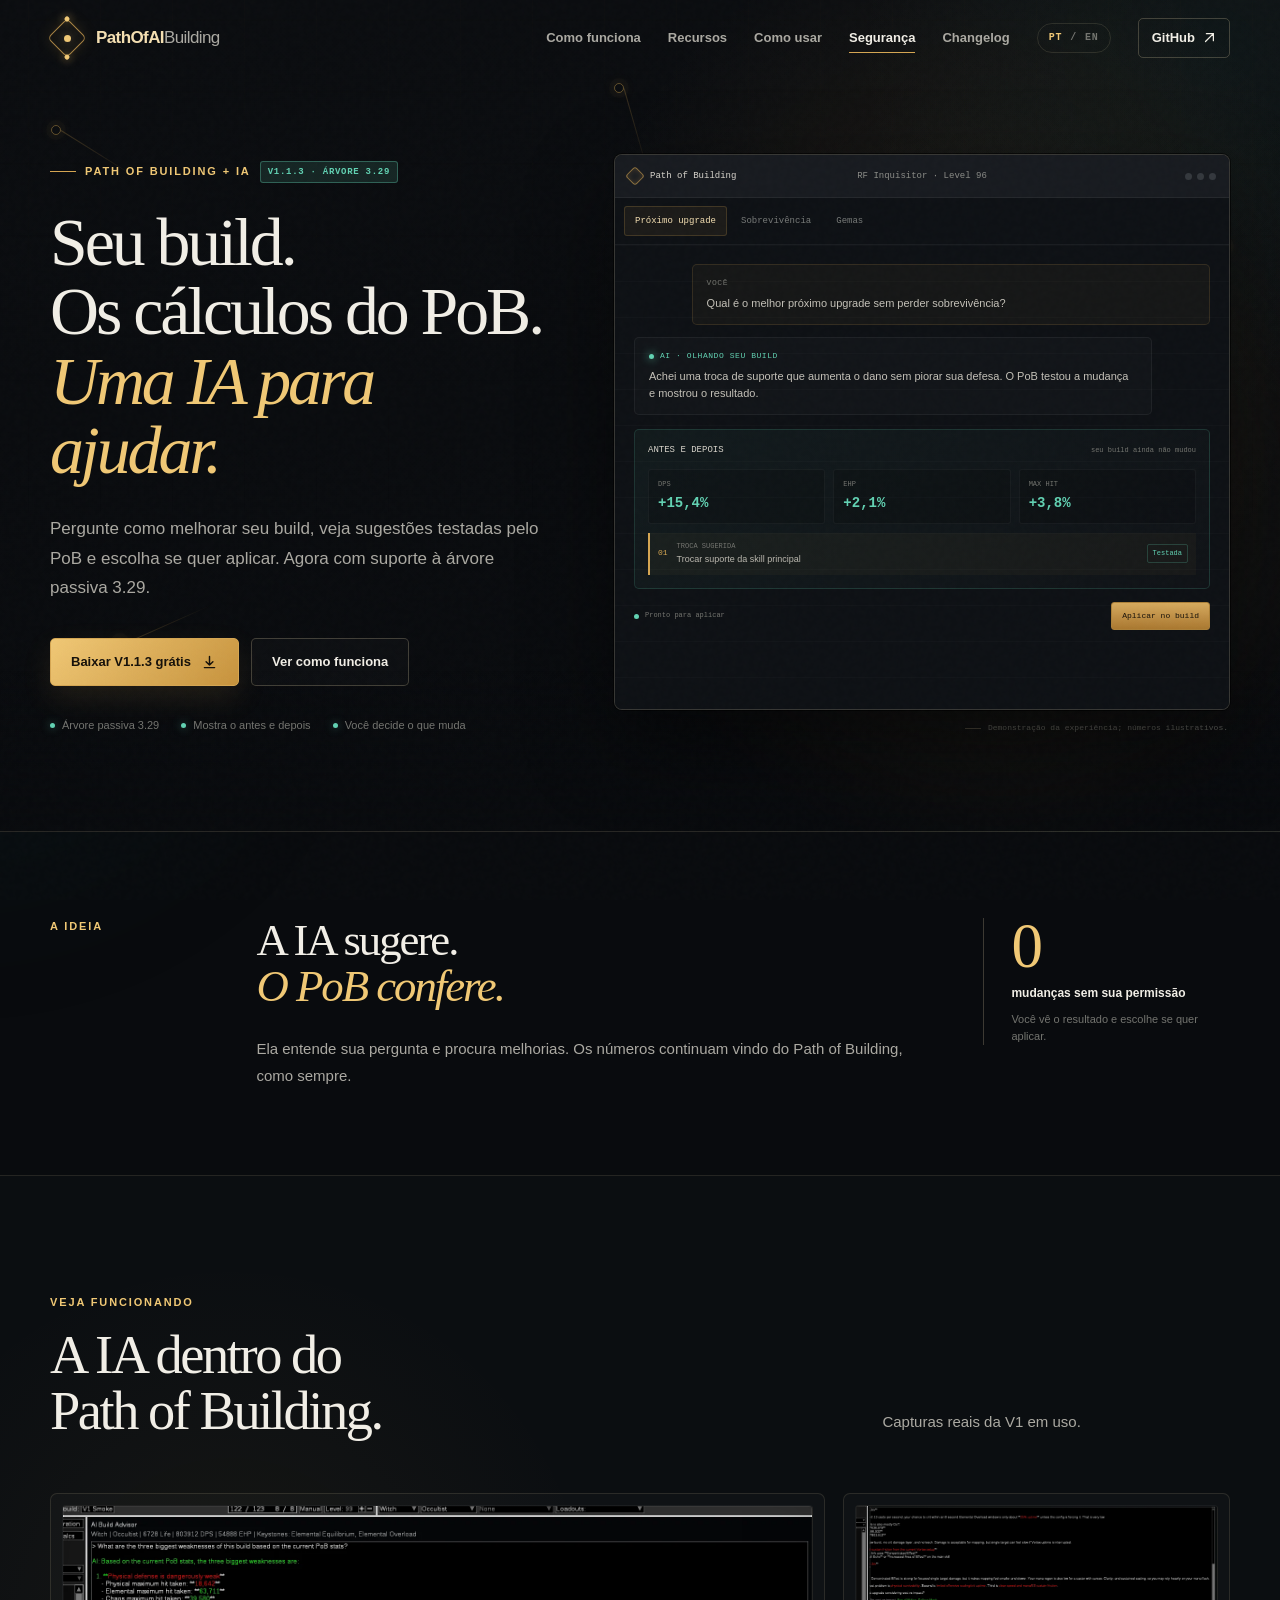
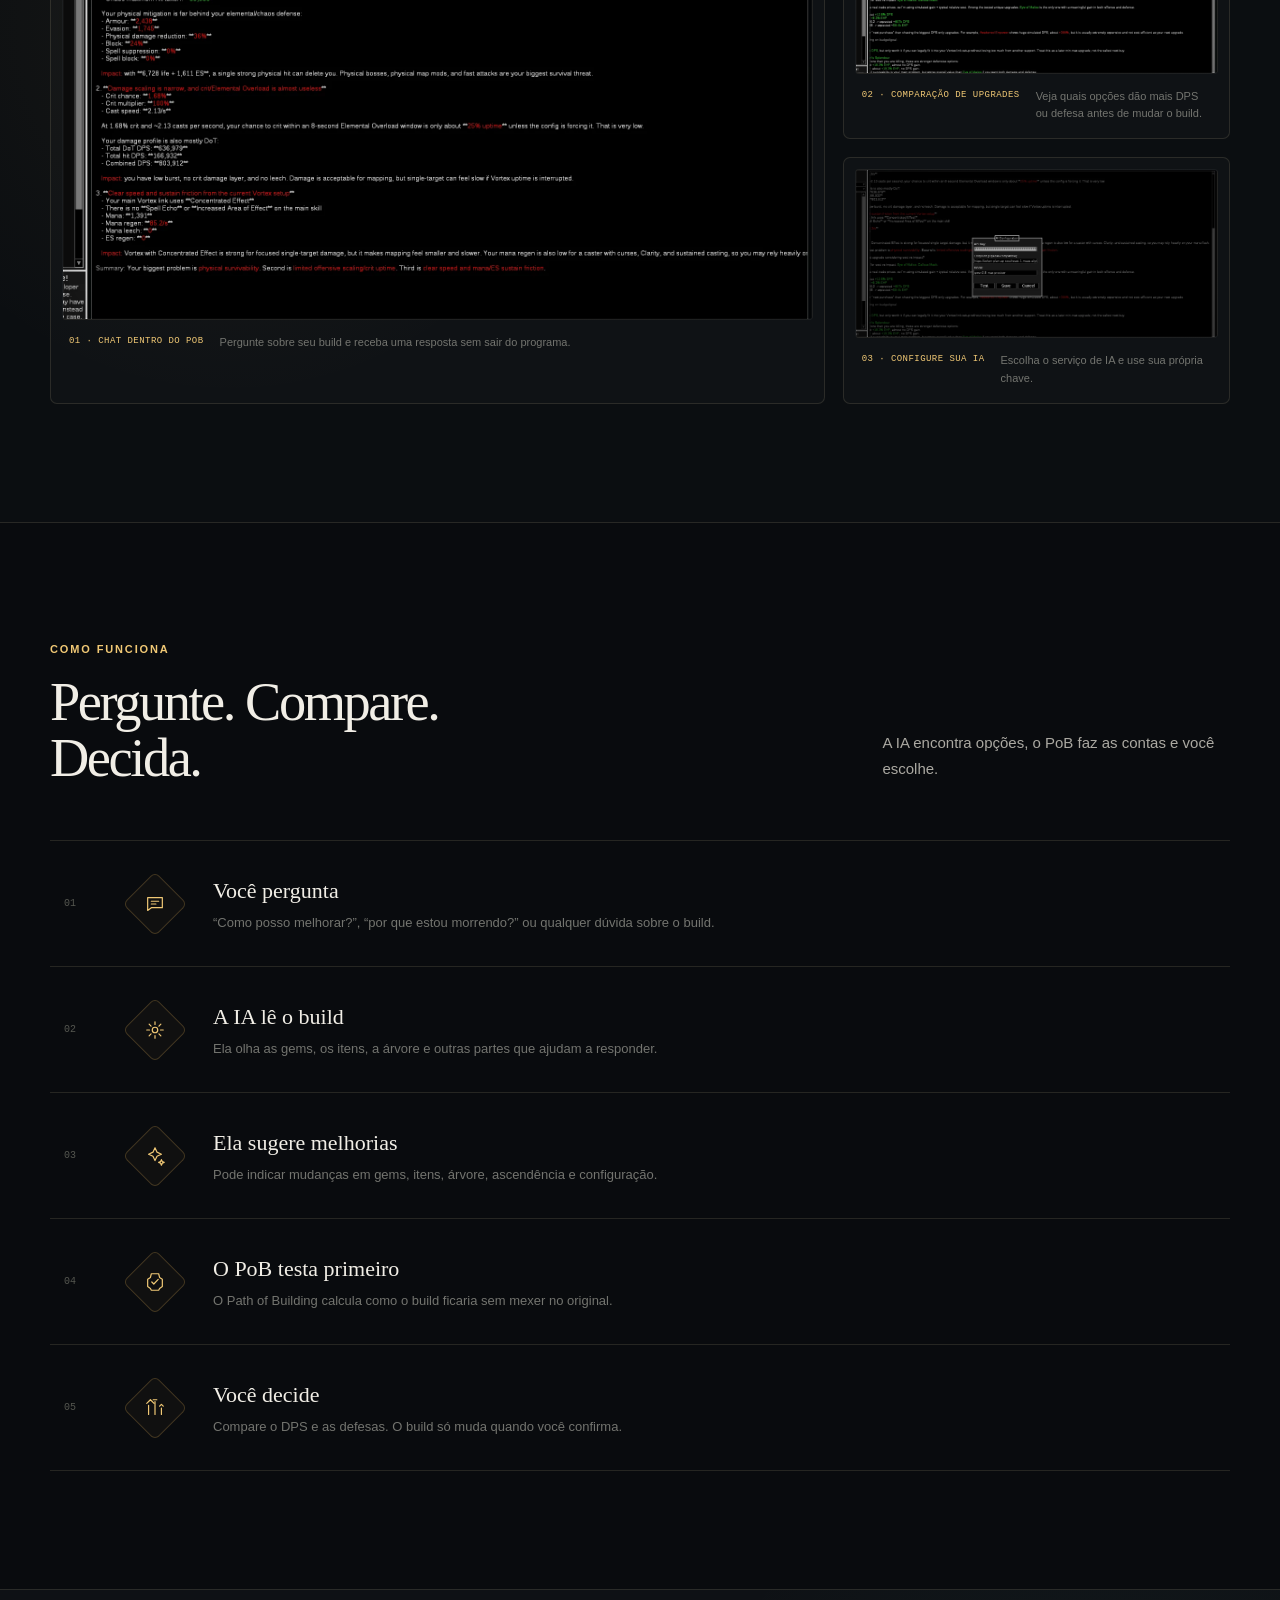
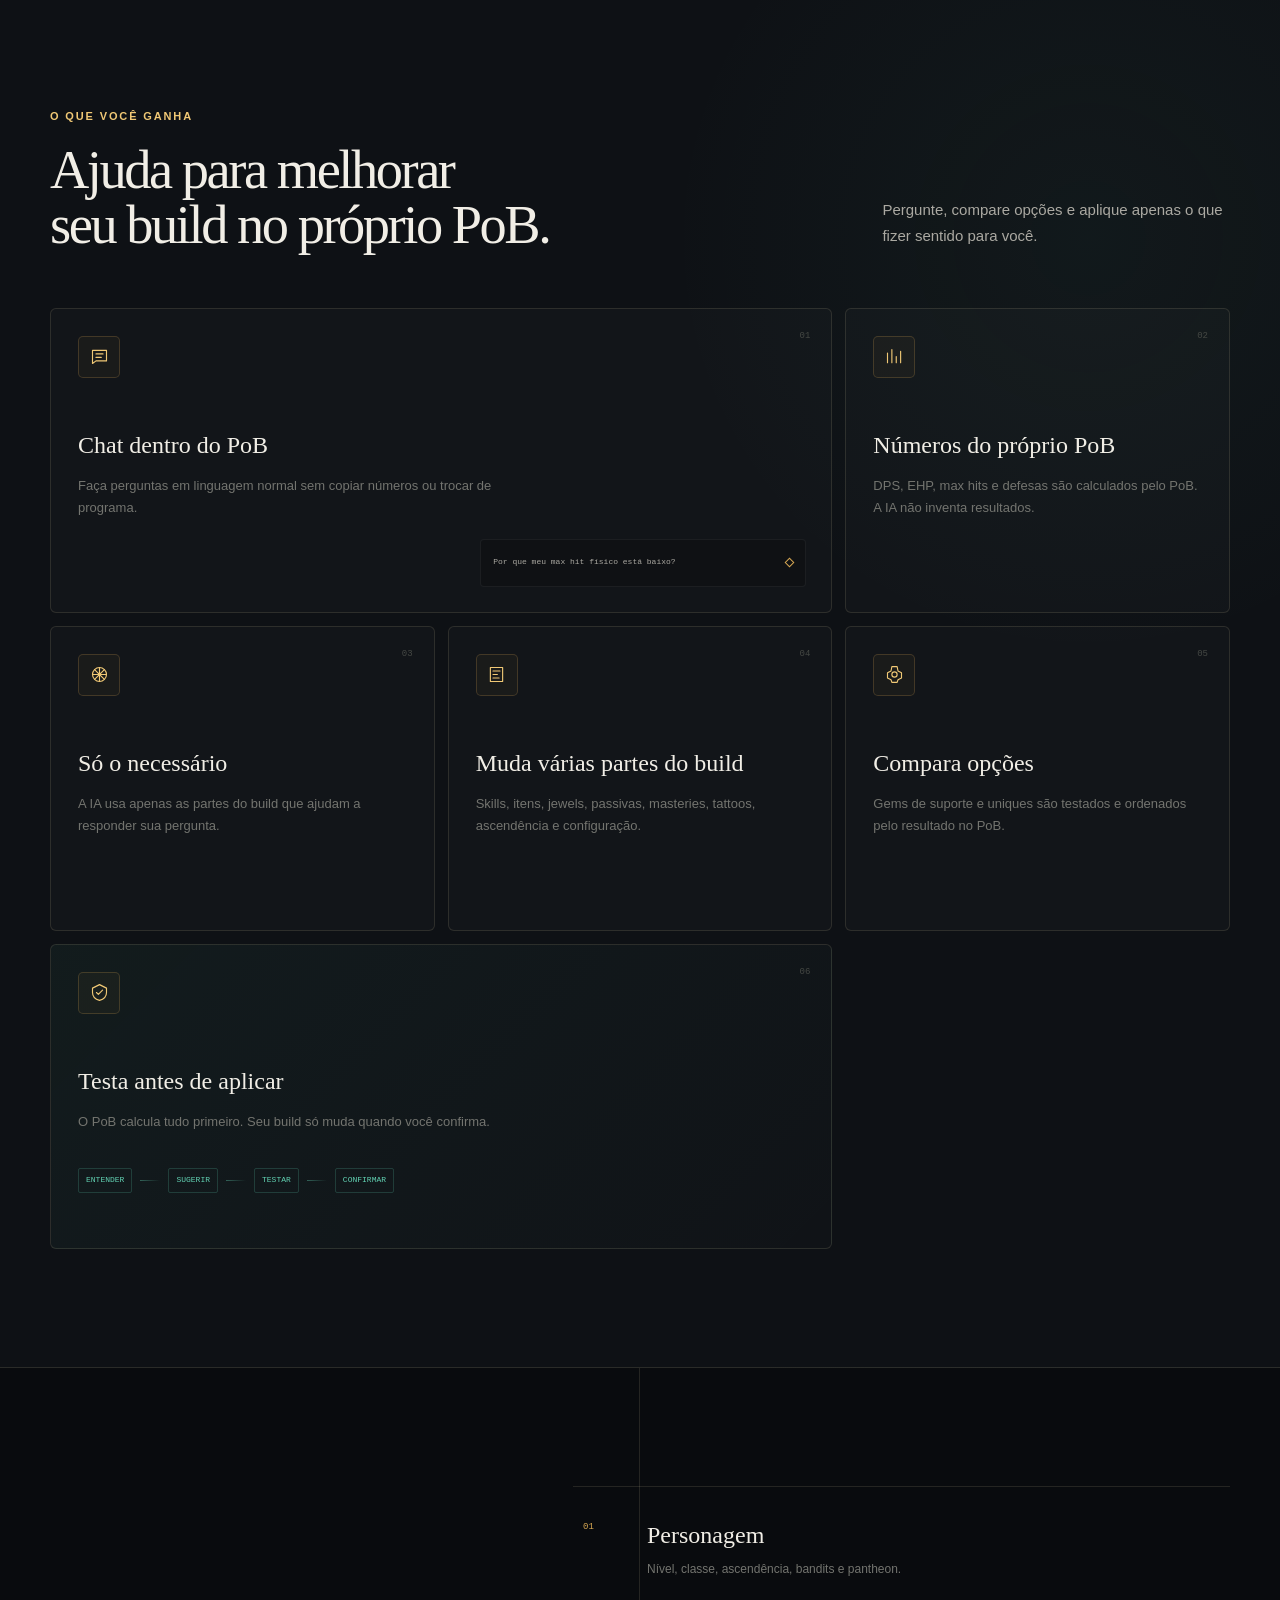
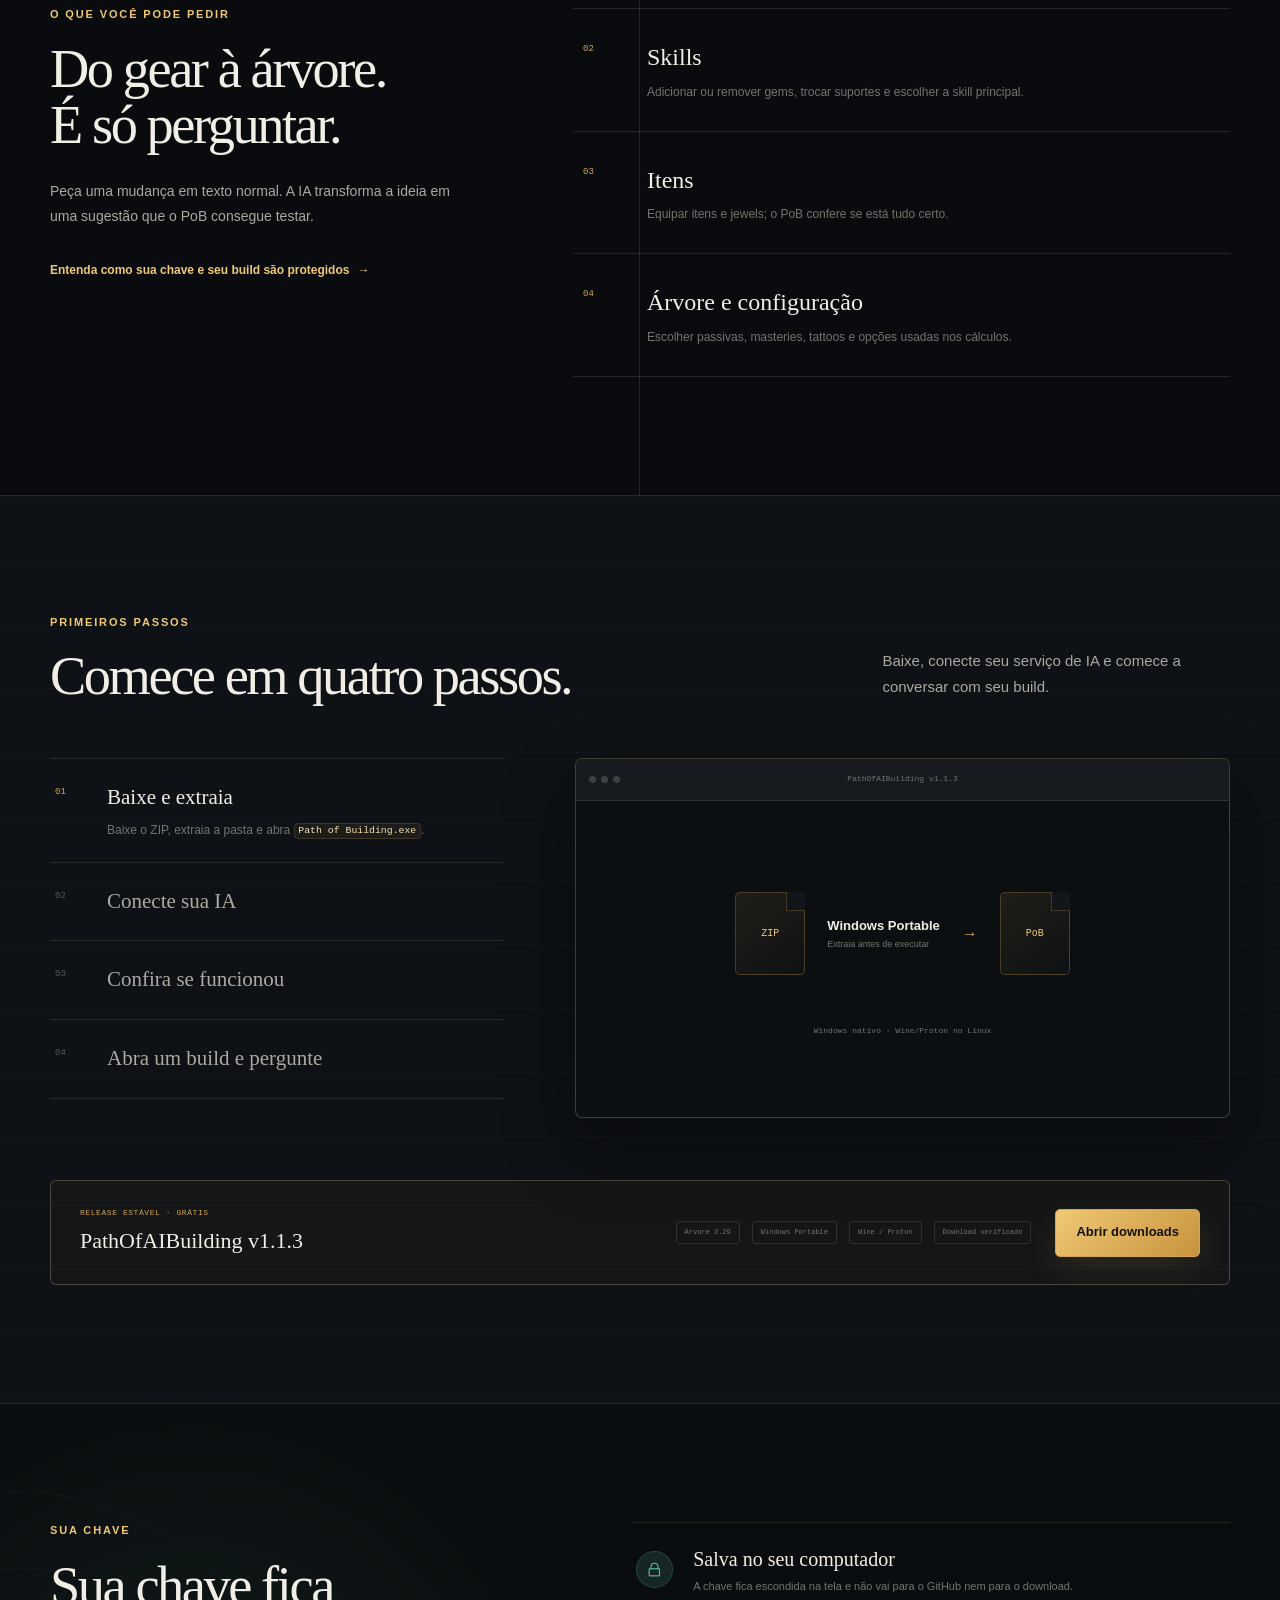
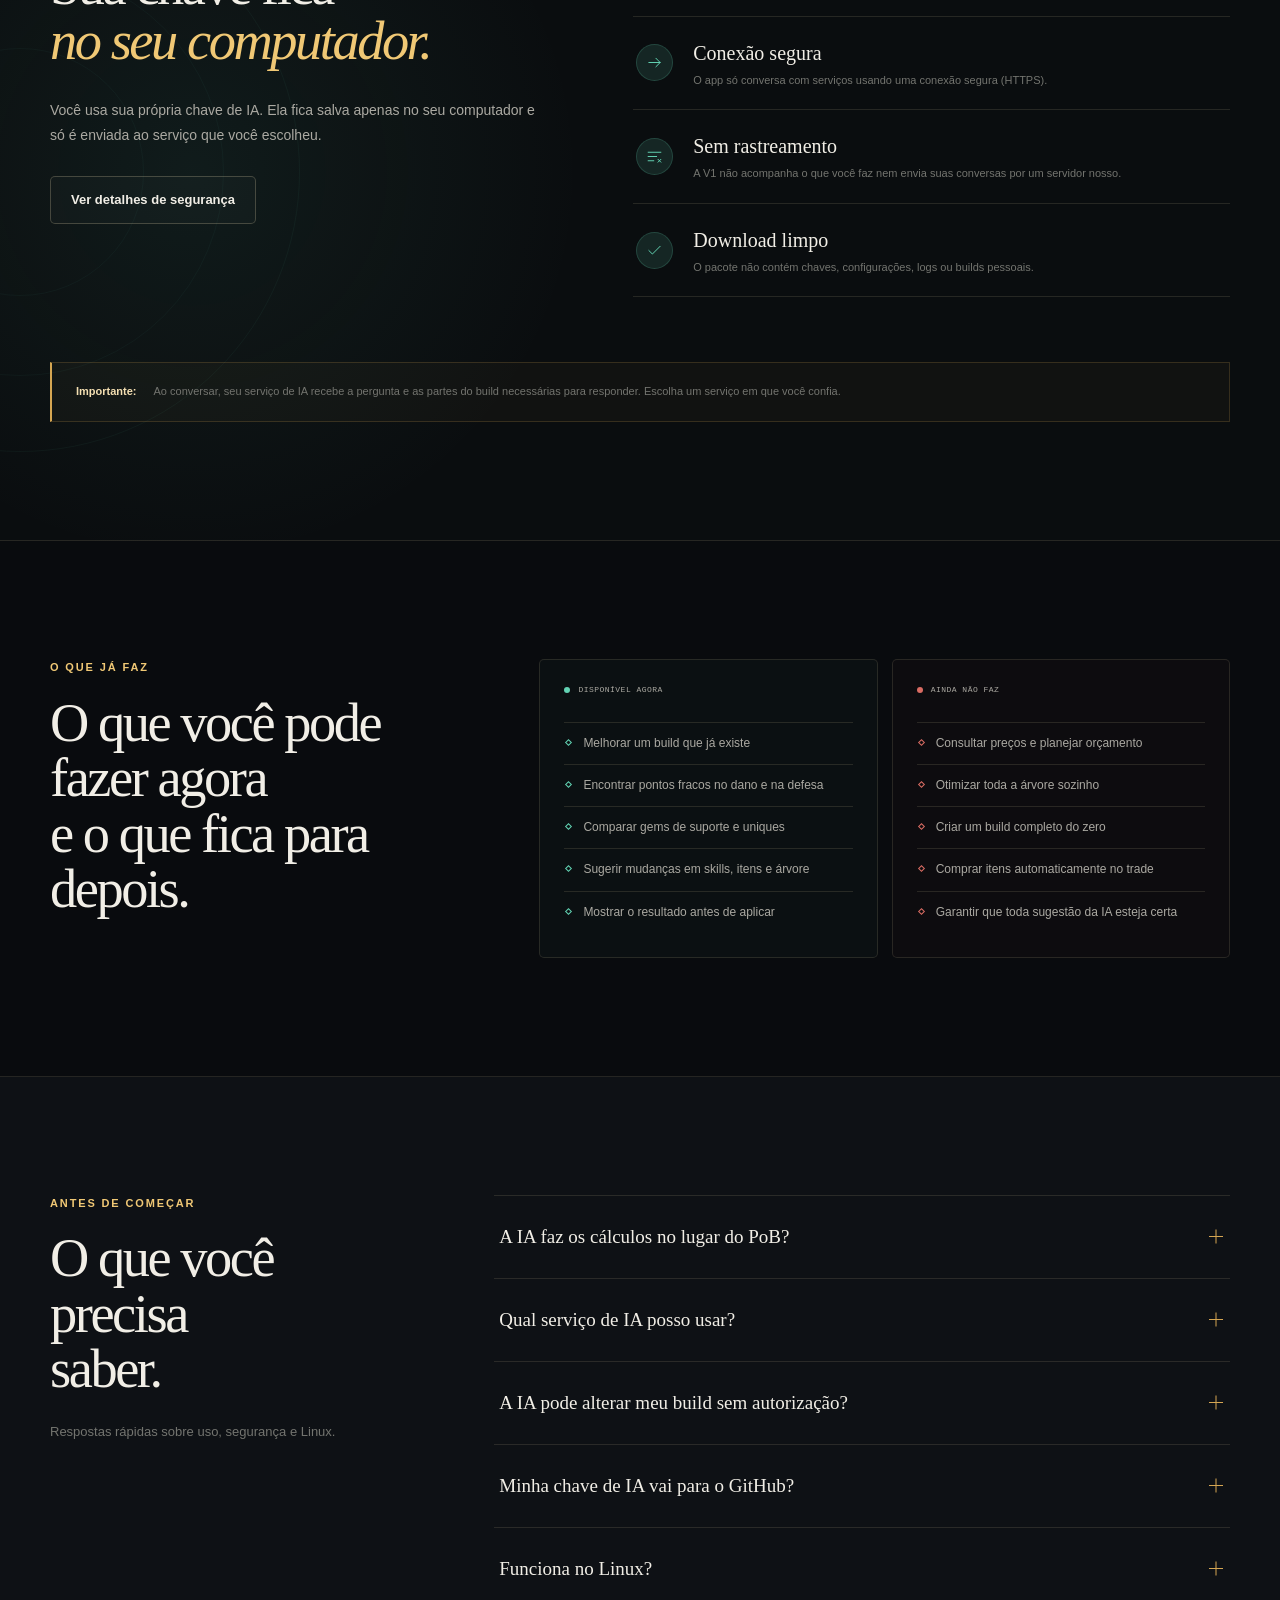
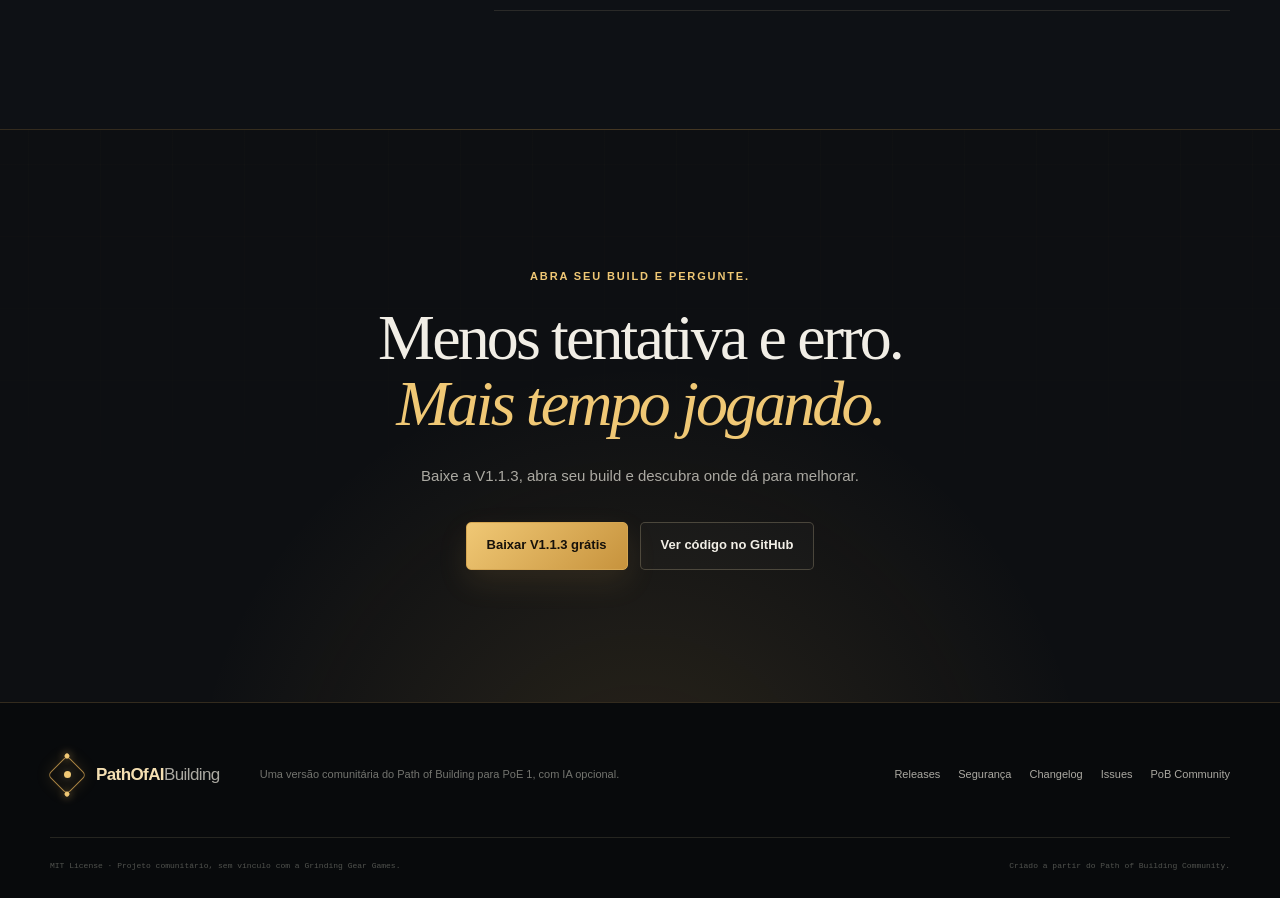
==== commit 62e649fd: "fix: harden AI chat requests" ====
--- a/site/index.html
+++ b/site/index.html
@@ -79,14 +79,14 @@
 
       <div class="shell hero-layout">
         <div class="hero-copy reveal">
-          <div class="eyebrow"><span></span> Path of Building + IA <b>V1.1.2 · ÁRVORE 3.29</b></div>
+          <div class="eyebrow"><span></span> Path of Building + IA <b>V1.1.3 · ÁRVORE 3.29</b></div>
           <h1>Seu build.<br>Os cálculos do PoB.<br><em>Uma IA para ajudar.</em></h1>
           <p class="hero-lead">
             Pergunte como melhorar seu build, veja sugestões testadas pelo PoB e escolha se quer aplicar. Agora com suporte à árvore passiva 3.29.
           </p>
           <div class="hero-actions">
-            <a class="button button-primary" href="https://github.com/kaiqueramos/PathOfAIBuilding/releases/tag/v1.1.2">
-              <span>Baixar V1.1.2 grátis</span>
+            <a class="button button-primary" href="https://github.com/kaiqueramos/PathOfAIBuilding/releases/tag/v1.1.3">
+              <span>Baixar V1.1.3 grátis</span>
               <svg viewBox="0 0 20 20" aria-hidden="true"><path d="M10 3v10m0 0 4-4m-4 4-4-4M4 16h12"/></svg>
             </a>
             <a class="button button-ghost" href="#como-funciona">Ver como funciona</a>
@@ -370,7 +370,7 @@
 
           <div class="setup-visual reveal" aria-live="polite">
             <div class="setup-window" data-setup-panel="1">
-              <div class="setup-bar"><span></span><span></span><span></span><b>PathOfAIBuilding v1.1.2</b></div>
+              <div class="setup-bar"><span></span><span></span><span></span><b>PathOfAIBuilding v1.1.3</b></div>
               <div class="download-visual">
                 <div class="archive-icon"><span>ZIP</span></div>
                 <div><strong>Windows Portable</strong><small>Extraia antes de executar</small></div>
@@ -400,9 +400,9 @@
         </div>
 
         <div class="download-strip reveal">
-          <div><span>Release estável · grátis</span><strong>PathOfAIBuilding v1.1.2</strong></div>
+          <div><span>Release estável · grátis</span><strong>PathOfAIBuilding v1.1.3</strong></div>
           <div class="download-meta"><span>Árvore 3.29</span><span>Windows Portable</span><span>Wine / Proton</span><span>Download verificado</span></div>
-          <a class="button button-primary" href="https://github.com/kaiqueramos/PathOfAIBuilding/releases/tag/v1.1.2">Abrir downloads</a>
+          <a class="button button-primary" href="https://github.com/kaiqueramos/PathOfAIBuilding/releases/tag/v1.1.3">Abrir downloads</a>
         </div>
       </div>
     </section>
@@ -497,9 +497,9 @@
       <div class="shell final-cta-inner reveal">
         <span class="section-kicker">Abra seu build e pergunte.</span>
         <h2 id="cta-title">Menos tentativa e erro.<br><em>Mais tempo jogando.</em></h2>
-        <p>Baixe a V1.1.2, abra seu build e descubra onde dá para melhorar.</p>
+        <p>Baixe a V1.1.3, abra seu build e descubra onde dá para melhorar.</p>
         <div>
-          <a class="button button-primary" href="https://github.com/kaiqueramos/PathOfAIBuilding/releases/tag/v1.1.2">Baixar V1.1.2 grátis</a>
+          <a class="button button-primary" href="https://github.com/kaiqueramos/PathOfAIBuilding/releases/tag/v1.1.3">Baixar V1.1.3 grátis</a>
           <a class="button button-ghost" href="https://github.com/kaiqueramos/PathOfAIBuilding">Ver código no GitHub</a>
         </div>
       </div>
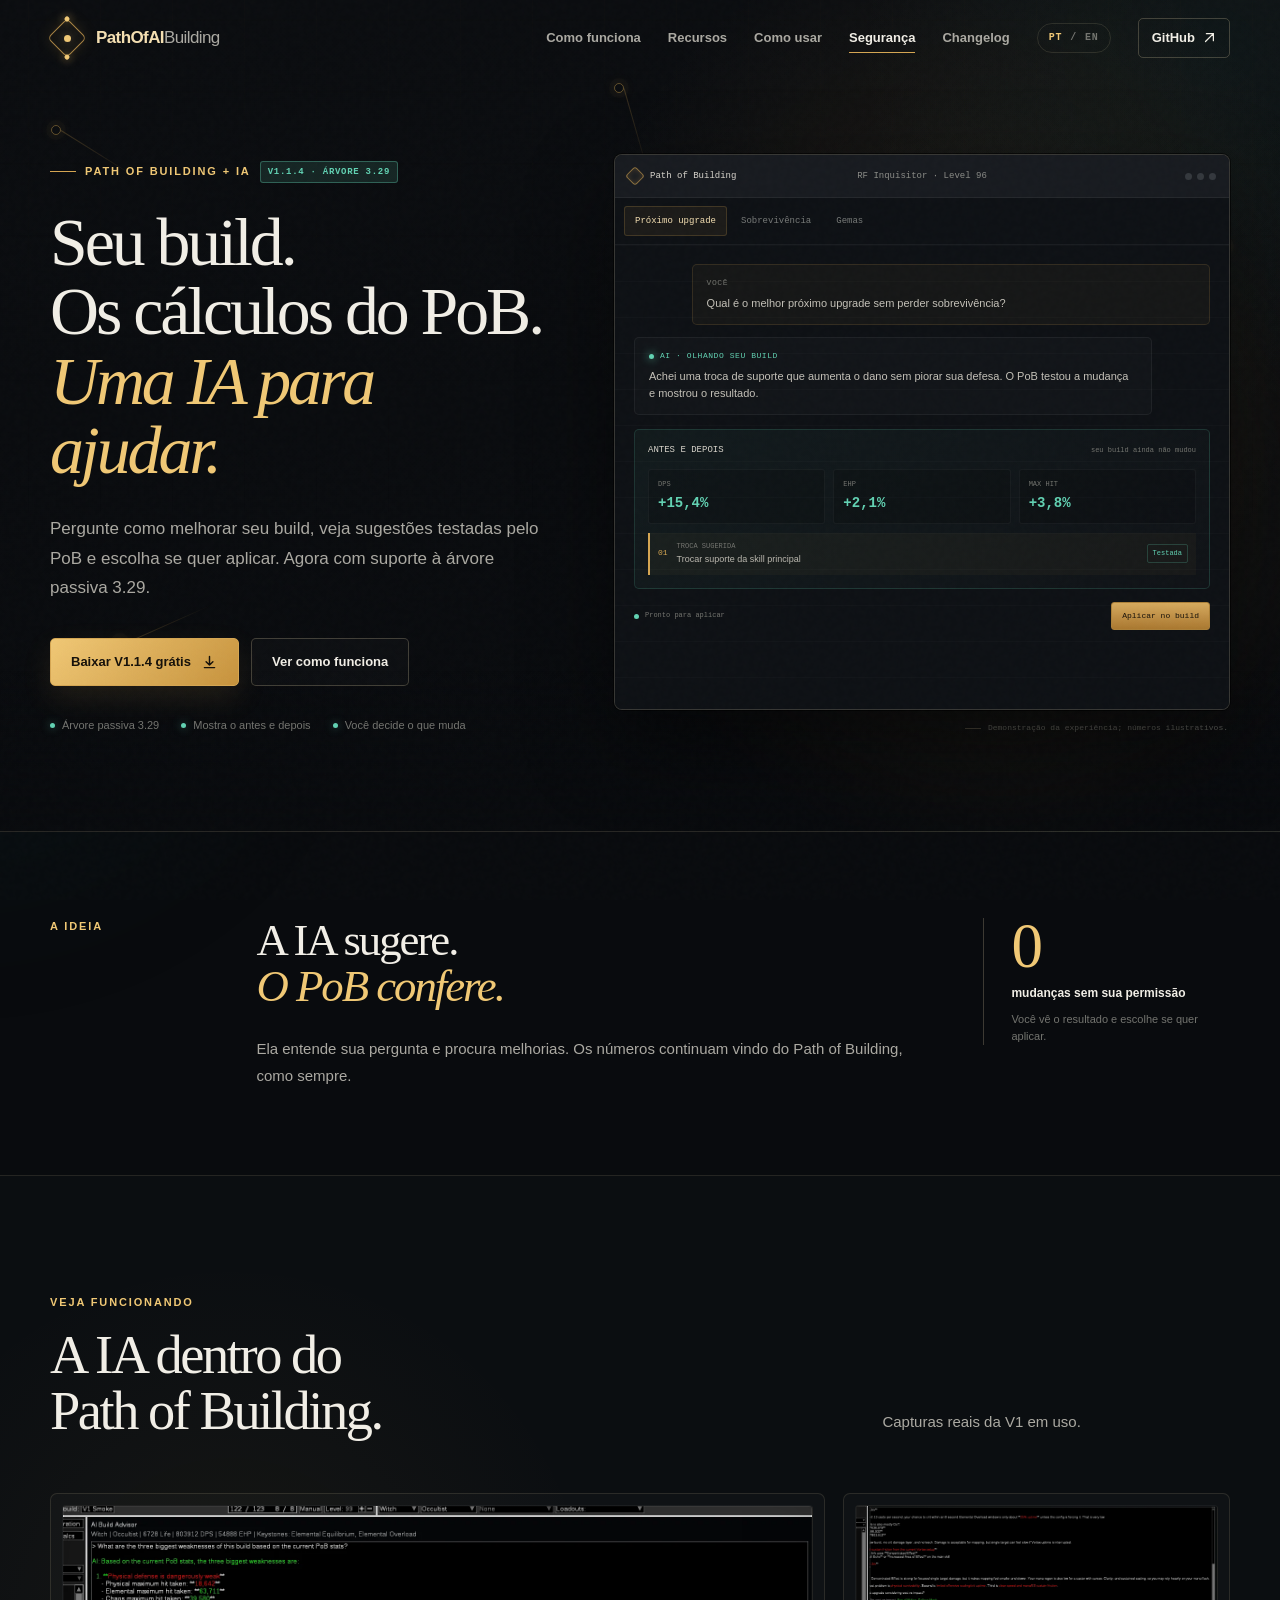
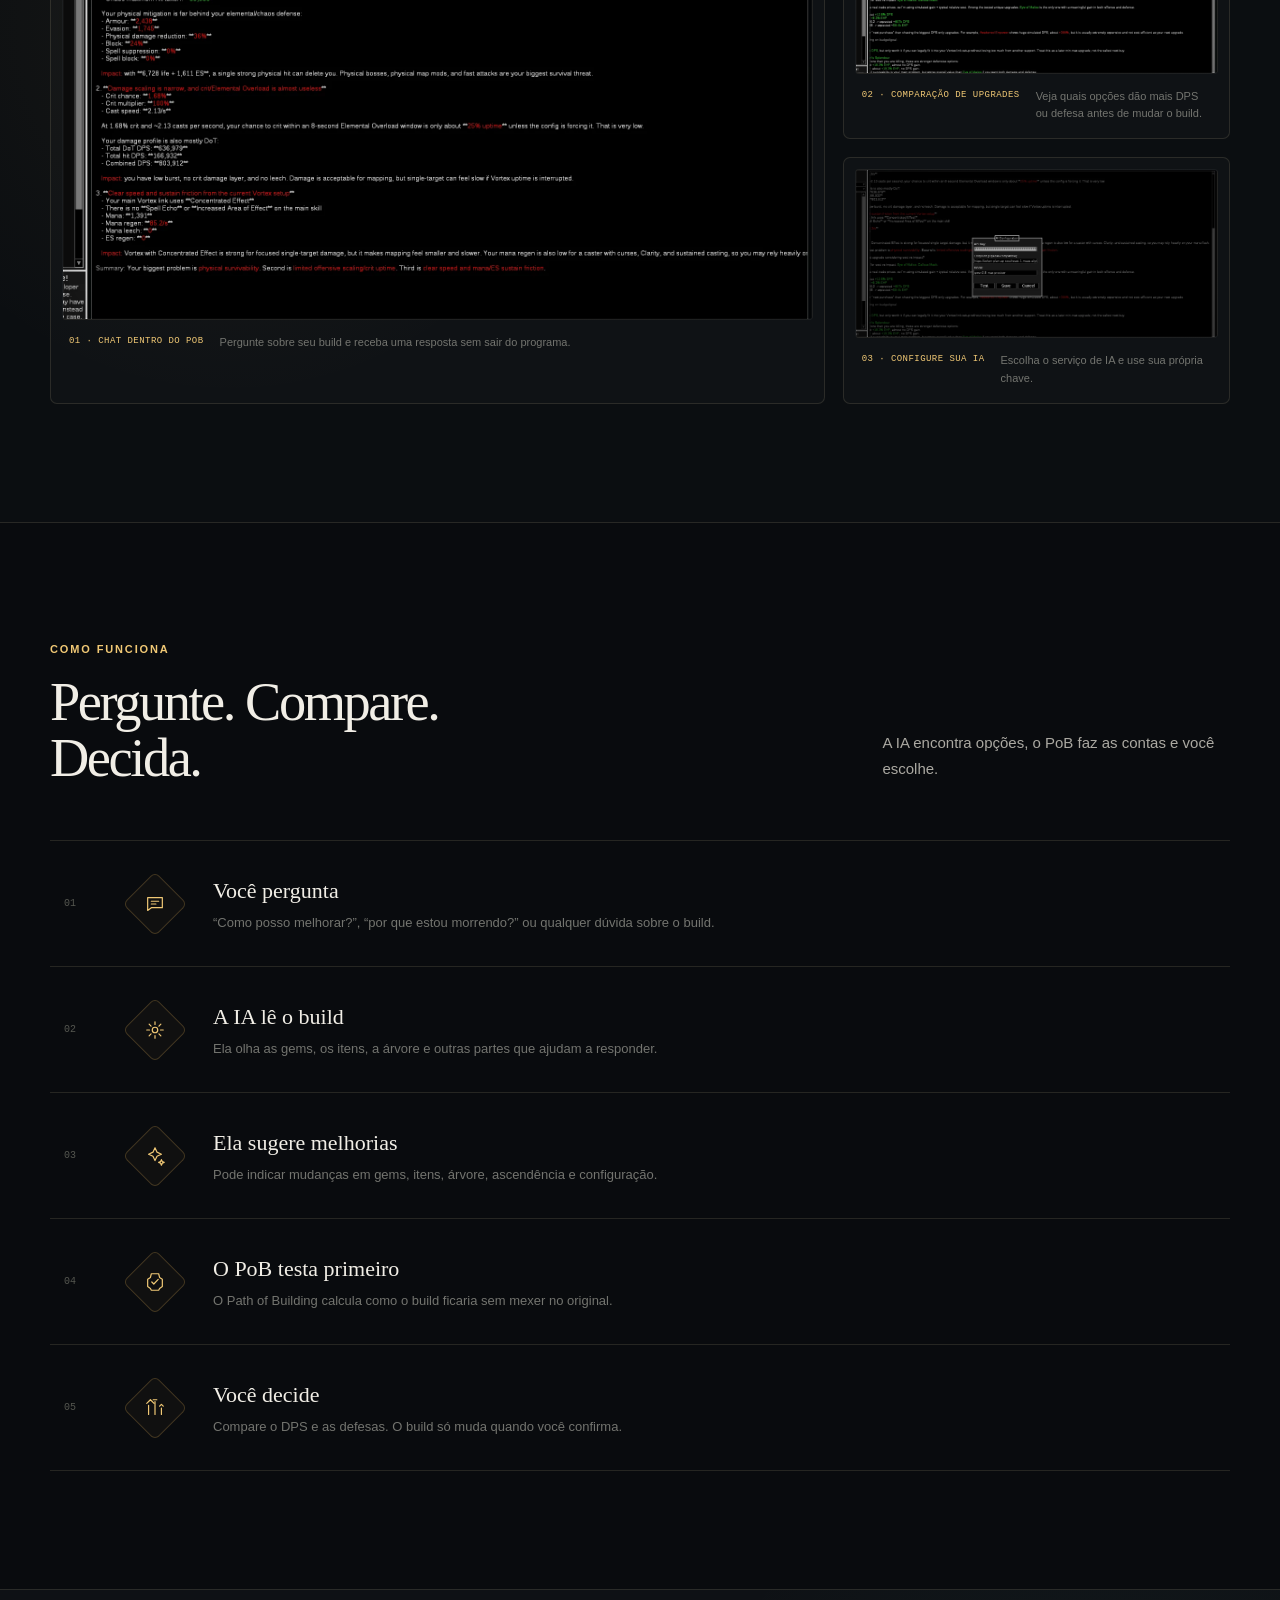
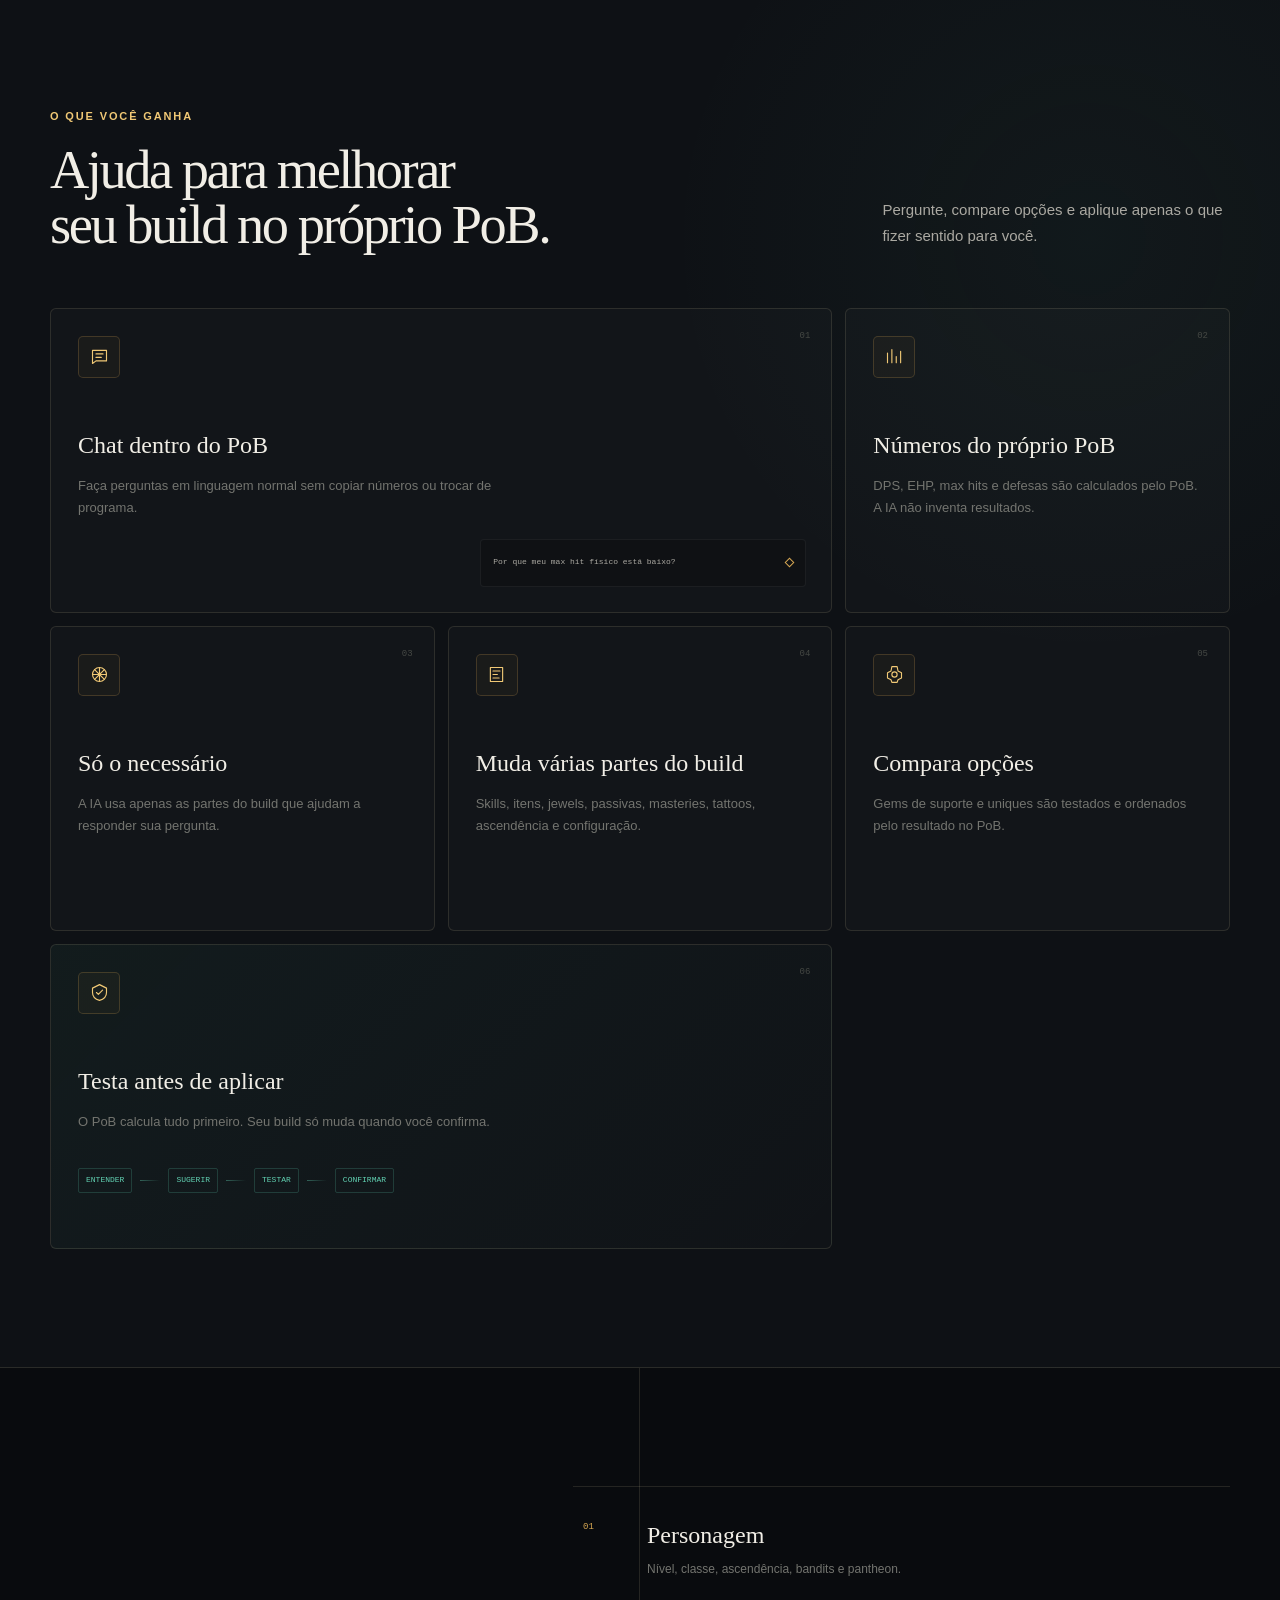
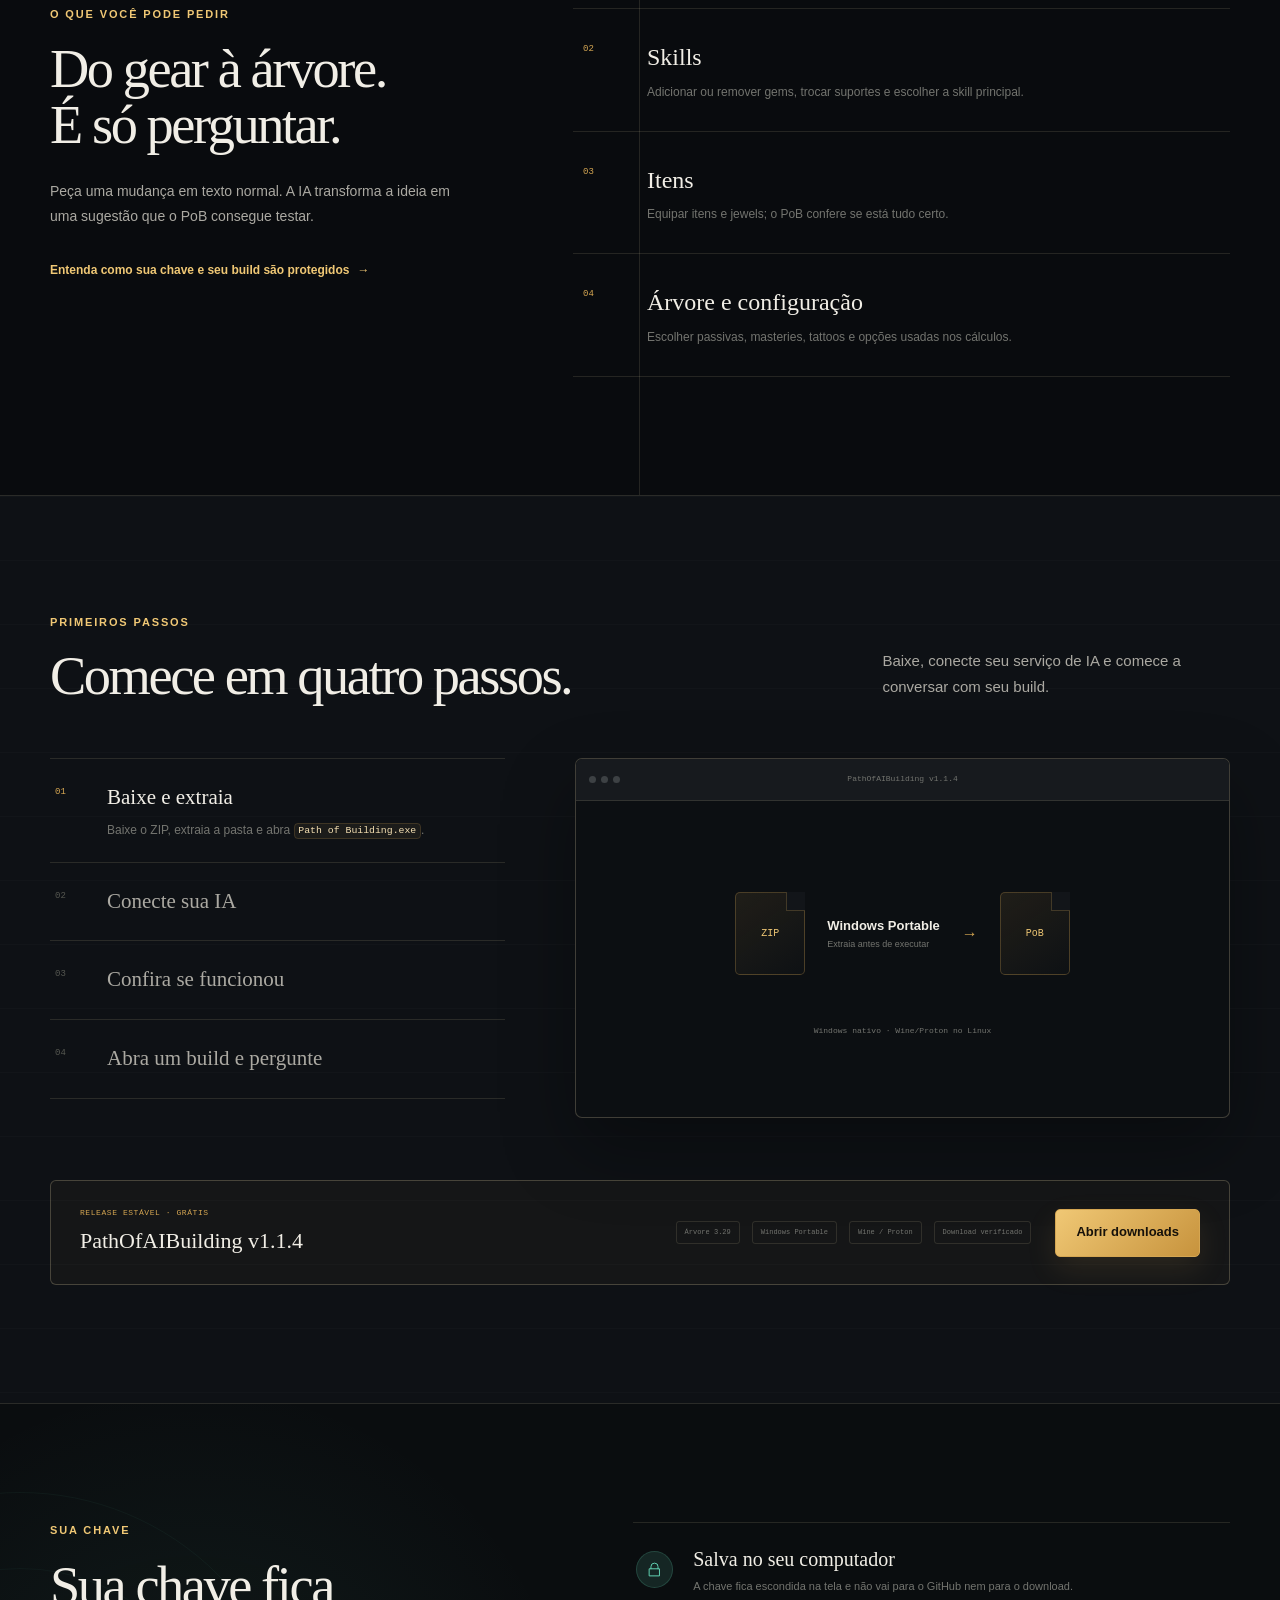
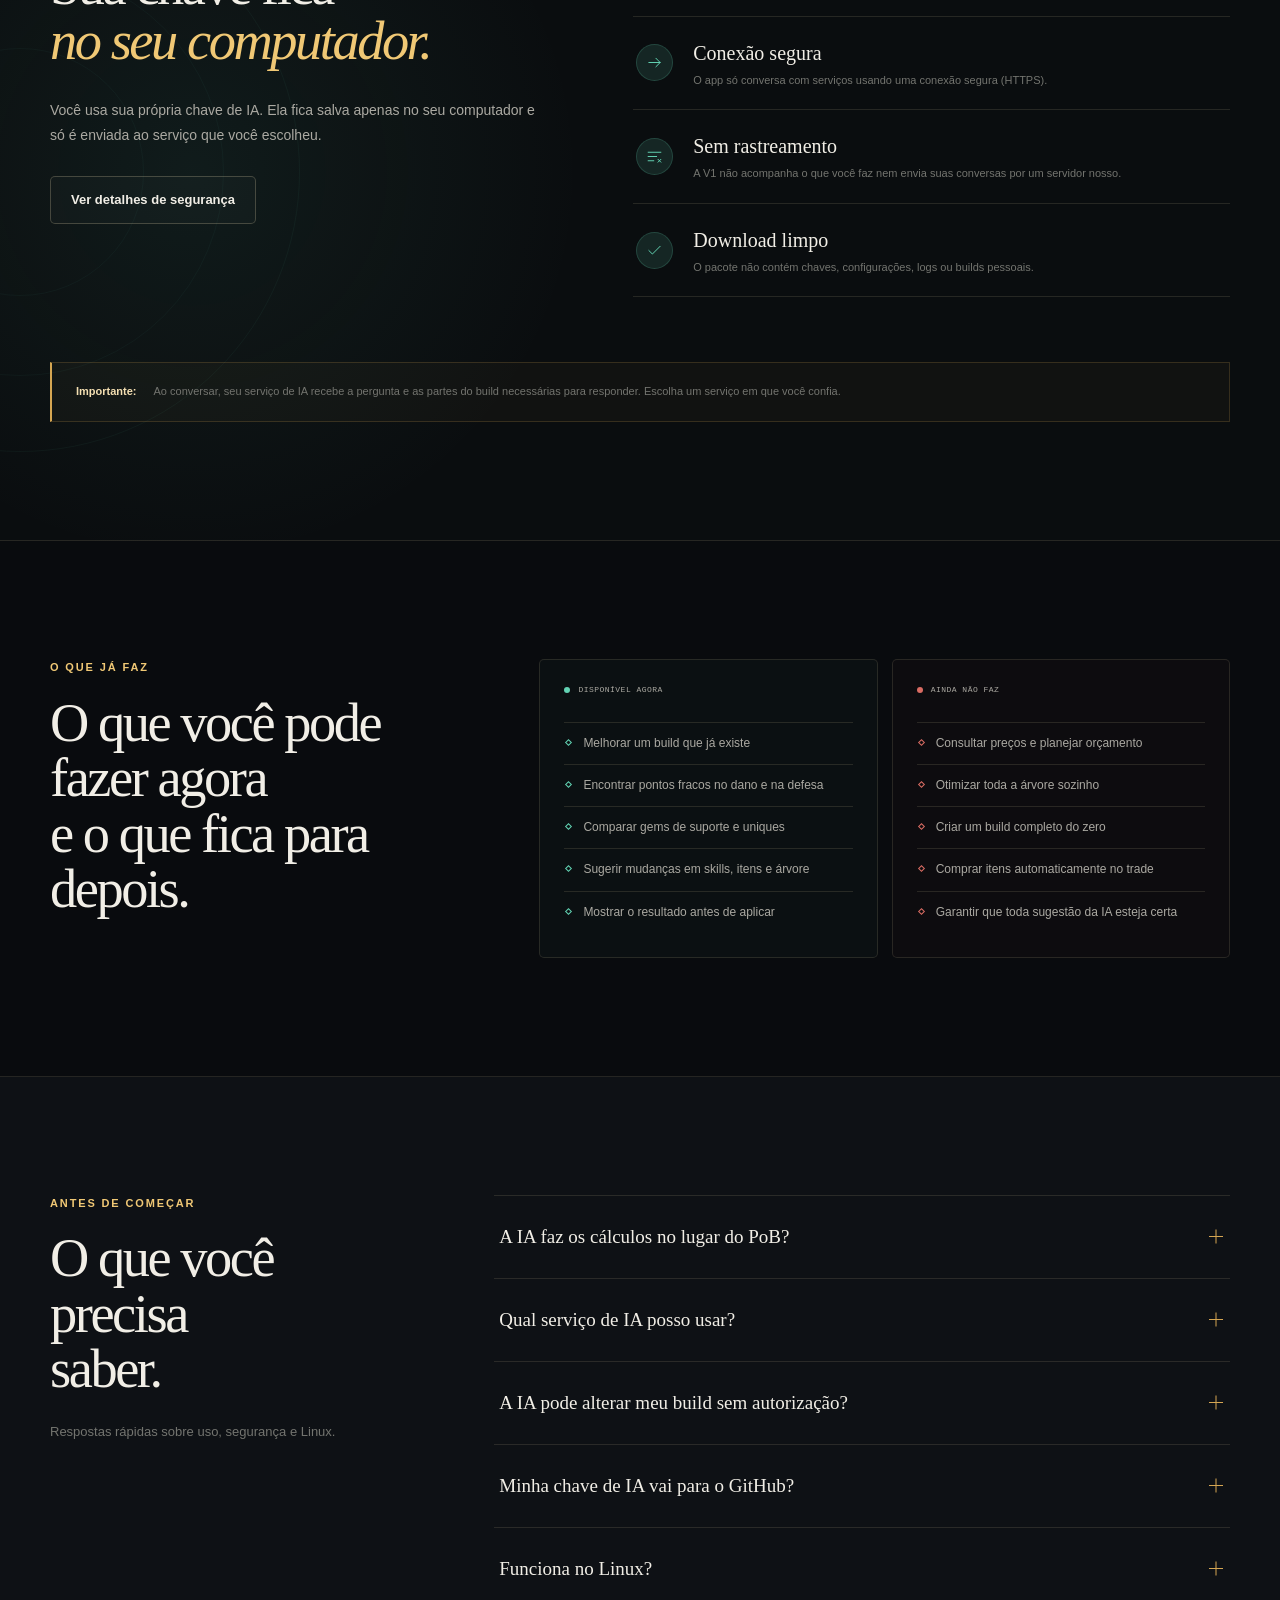
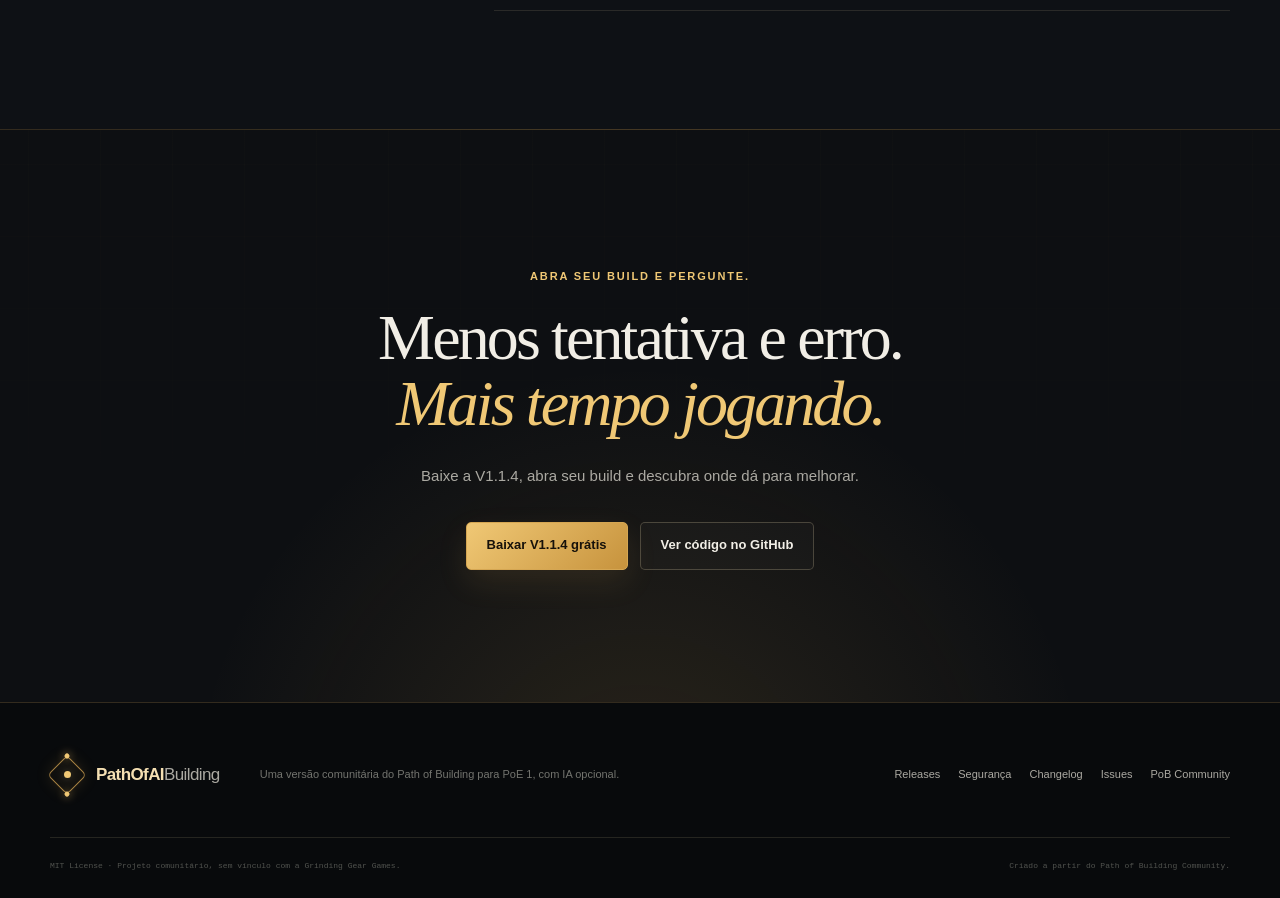
==== commit fa39e74a: "fix: canonicalize AI gem actions" ====
--- a/site/index.html
+++ b/site/index.html
@@ -79,14 +79,14 @@
 
       <div class="shell hero-layout">
         <div class="hero-copy reveal">
-          <div class="eyebrow"><span></span> Path of Building + IA <b>V1.1.3 · ÁRVORE 3.29</b></div>
+          <div class="eyebrow"><span></span> Path of Building + IA <b>V1.1.4 · ÁRVORE 3.29</b></div>
           <h1>Seu build.<br>Os cálculos do PoB.<br><em>Uma IA para ajudar.</em></h1>
           <p class="hero-lead">
             Pergunte como melhorar seu build, veja sugestões testadas pelo PoB e escolha se quer aplicar. Agora com suporte à árvore passiva 3.29.
           </p>
           <div class="hero-actions">
-            <a class="button button-primary" href="https://github.com/kaiqueramos/PathOfAIBuilding/releases/tag/v1.1.3">
-              <span>Baixar V1.1.3 grátis</span>
+            <a class="button button-primary" href="https://github.com/kaiqueramos/PathOfAIBuilding/releases/tag/v1.1.4">
+              <span>Baixar V1.1.4 grátis</span>
               <svg viewBox="0 0 20 20" aria-hidden="true"><path d="M10 3v10m0 0 4-4m-4 4-4-4M4 16h12"/></svg>
             </a>
             <a class="button button-ghost" href="#como-funciona">Ver como funciona</a>
@@ -370,7 +370,7 @@
 
           <div class="setup-visual reveal" aria-live="polite">
             <div class="setup-window" data-setup-panel="1">
-              <div class="setup-bar"><span></span><span></span><span></span><b>PathOfAIBuilding v1.1.3</b></div>
+              <div class="setup-bar"><span></span><span></span><span></span><b>PathOfAIBuilding v1.1.4</b></div>
               <div class="download-visual">
                 <div class="archive-icon"><span>ZIP</span></div>
                 <div><strong>Windows Portable</strong><small>Extraia antes de executar</small></div>
@@ -400,9 +400,9 @@
         </div>
 
         <div class="download-strip reveal">
-          <div><span>Release estável · grátis</span><strong>PathOfAIBuilding v1.1.3</strong></div>
+          <div><span>Release estável · grátis</span><strong>PathOfAIBuilding v1.1.4</strong></div>
           <div class="download-meta"><span>Árvore 3.29</span><span>Windows Portable</span><span>Wine / Proton</span><span>Download verificado</span></div>
-          <a class="button button-primary" href="https://github.com/kaiqueramos/PathOfAIBuilding/releases/tag/v1.1.3">Abrir downloads</a>
+          <a class="button button-primary" href="https://github.com/kaiqueramos/PathOfAIBuilding/releases/tag/v1.1.4">Abrir downloads</a>
         </div>
       </div>
     </section>
@@ -497,9 +497,9 @@
       <div class="shell final-cta-inner reveal">
         <span class="section-kicker">Abra seu build e pergunte.</span>
         <h2 id="cta-title">Menos tentativa e erro.<br><em>Mais tempo jogando.</em></h2>
-        <p>Baixe a V1.1.3, abra seu build e descubra onde dá para melhorar.</p>
+        <p>Baixe a V1.1.4, abra seu build e descubra onde dá para melhorar.</p>
         <div>
-          <a class="button button-primary" href="https://github.com/kaiqueramos/PathOfAIBuilding/releases/tag/v1.1.3">Baixar V1.1.3 grátis</a>
+          <a class="button button-primary" href="https://github.com/kaiqueramos/PathOfAIBuilding/releases/tag/v1.1.4">Baixar V1.1.4 grátis</a>
           <a class="button button-ghost" href="https://github.com/kaiqueramos/PathOfAIBuilding">Ver código no GitHub</a>
         </div>
       </div>
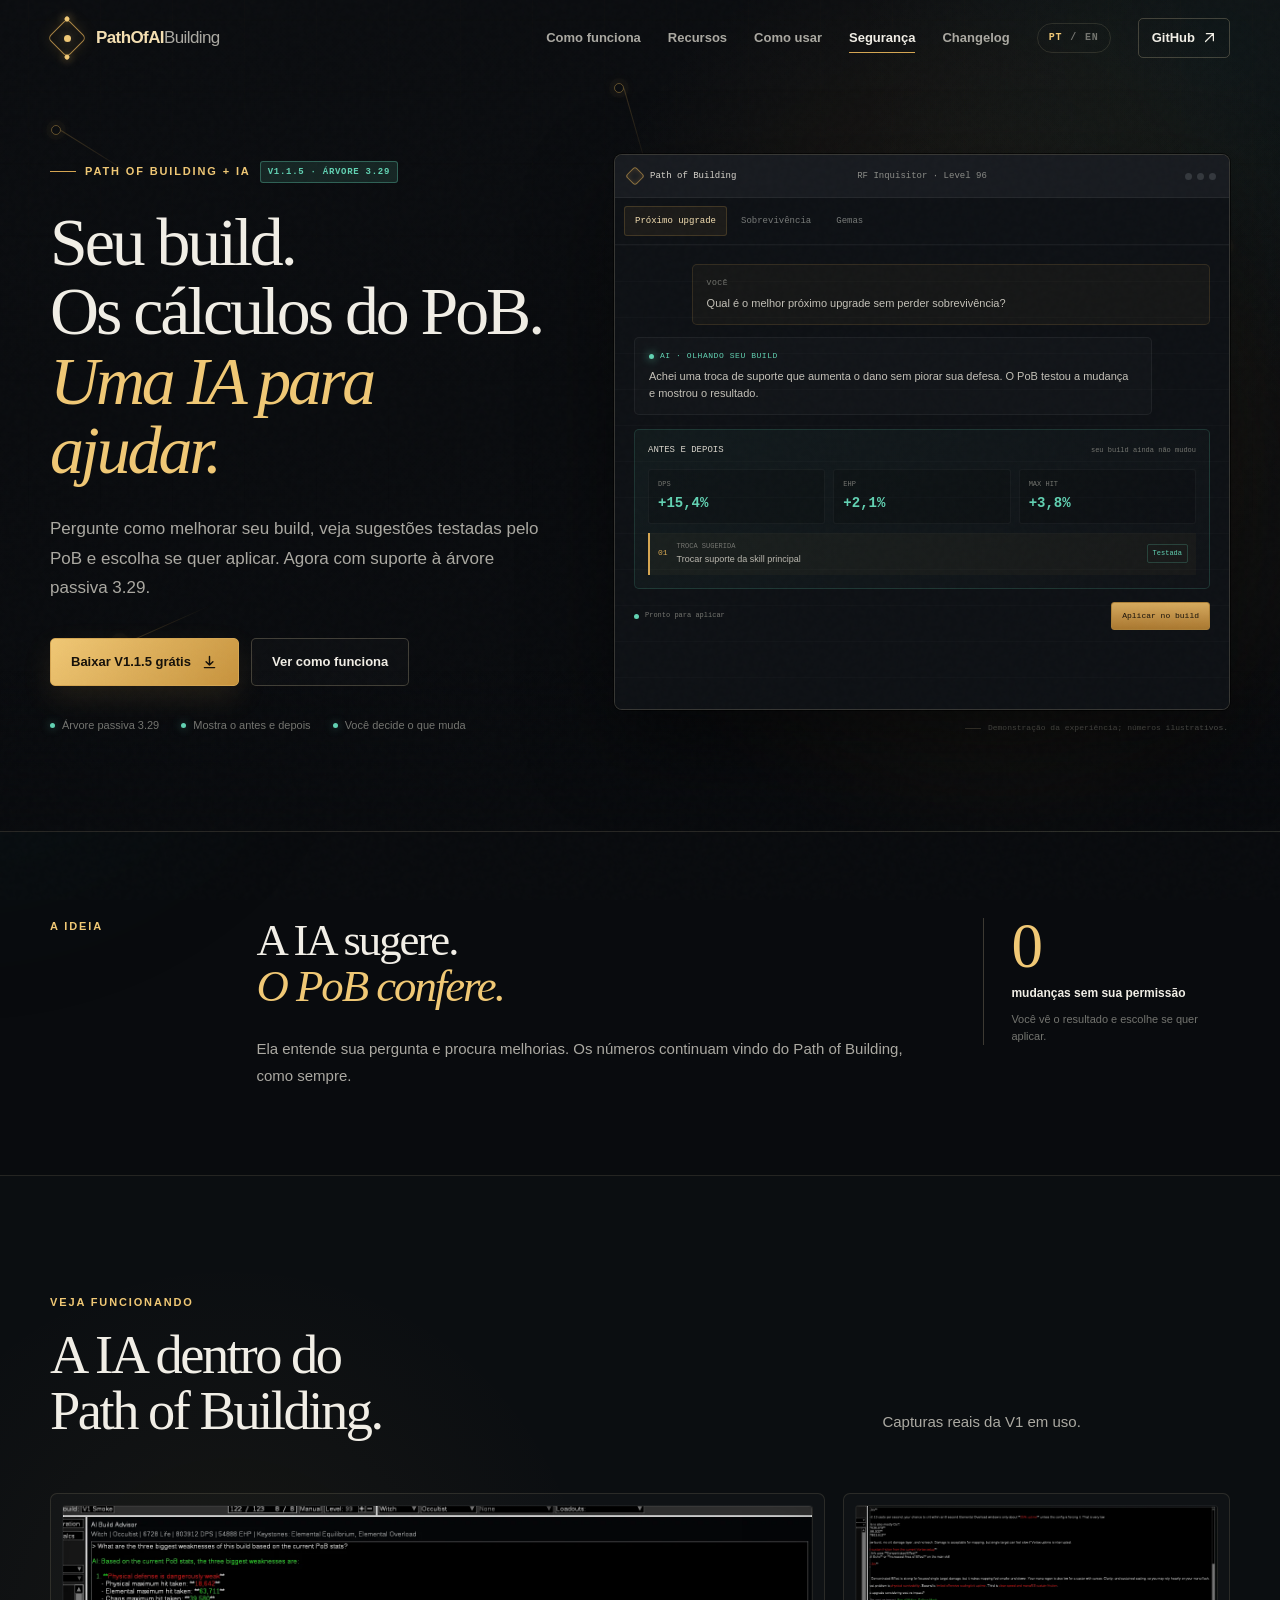
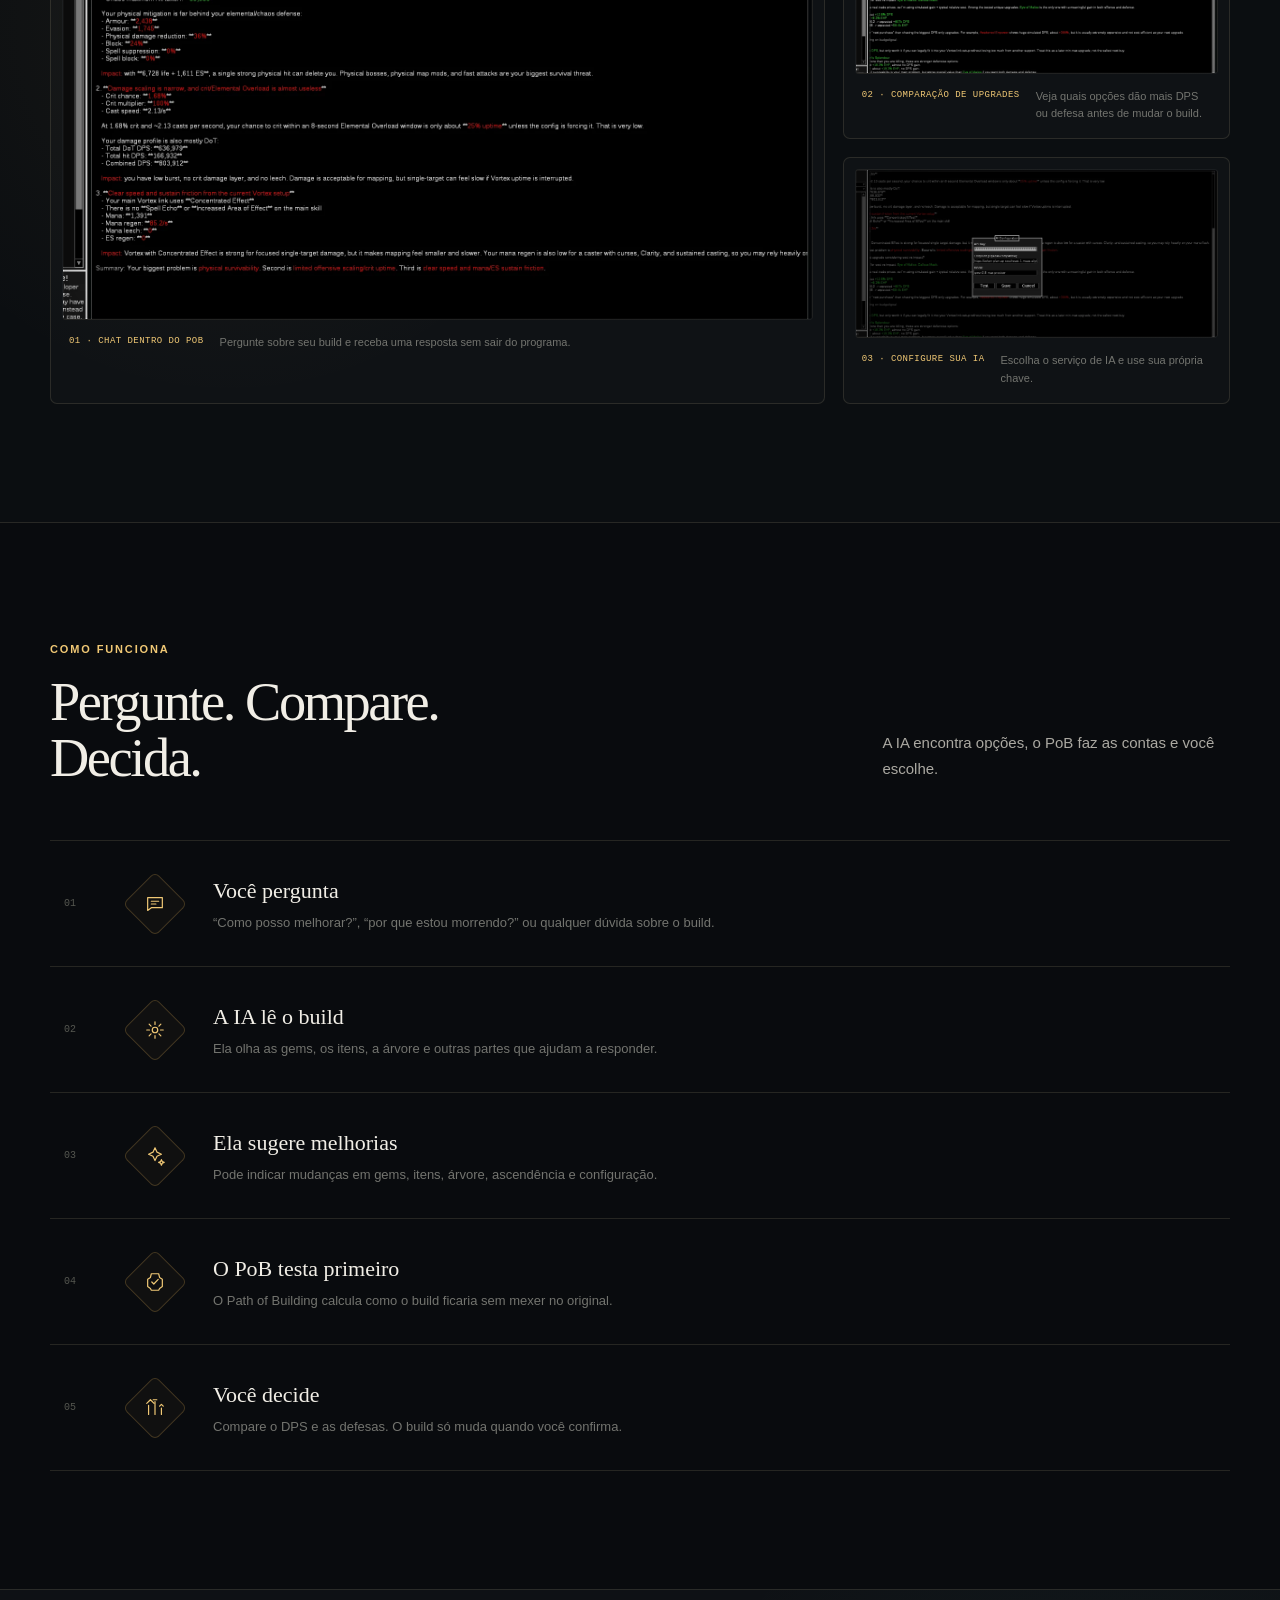
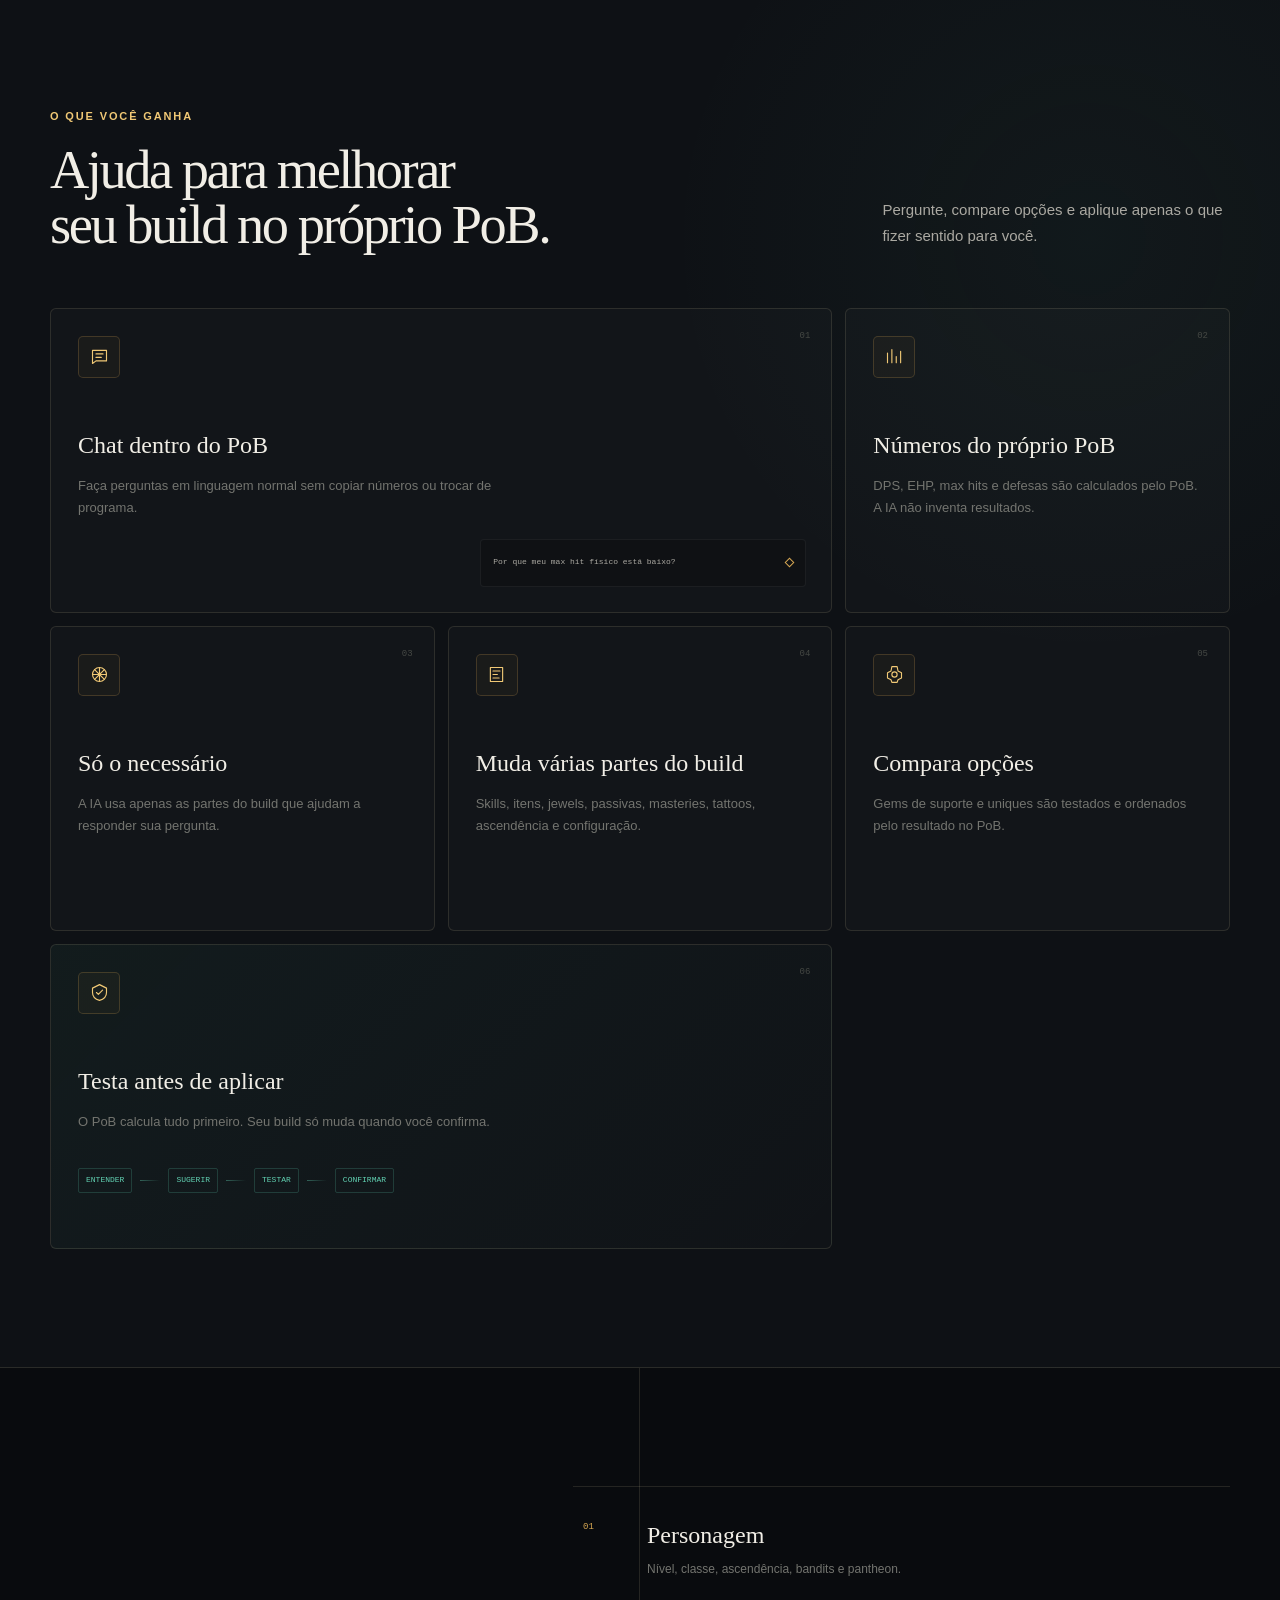
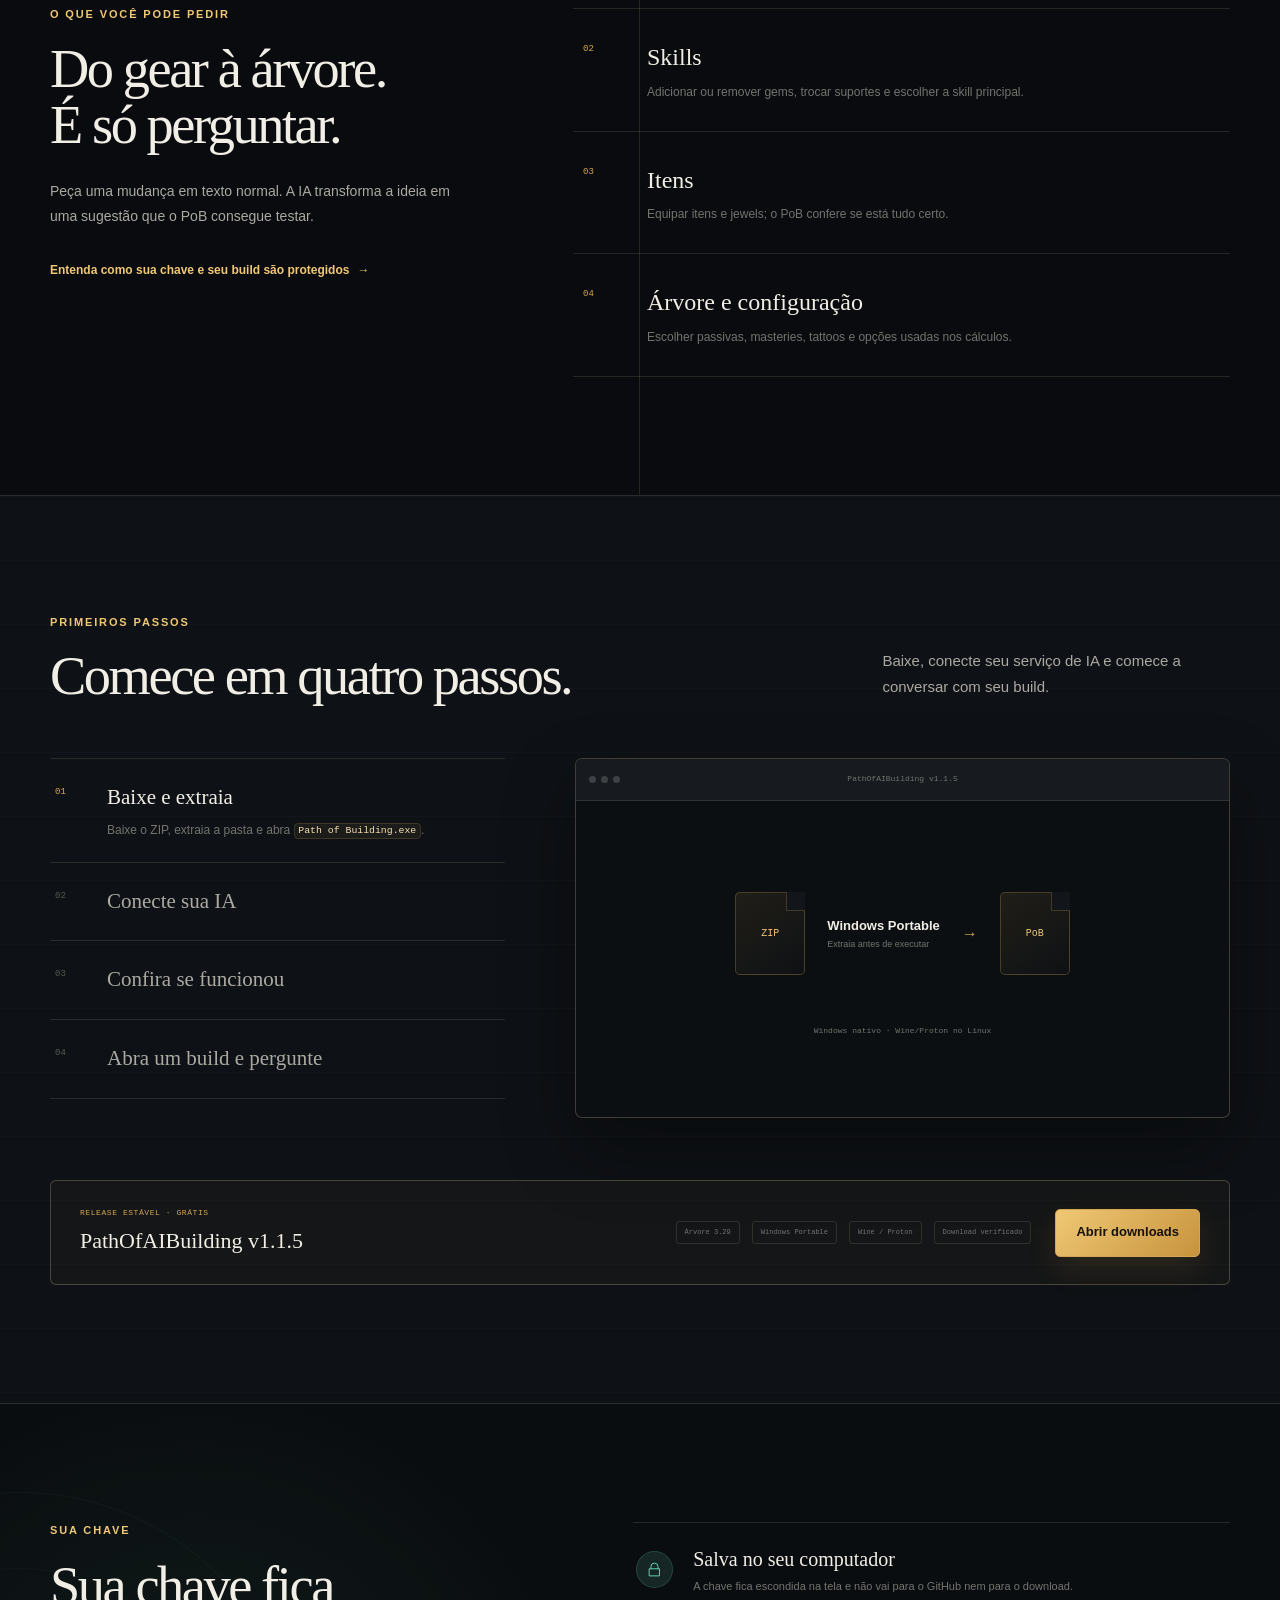
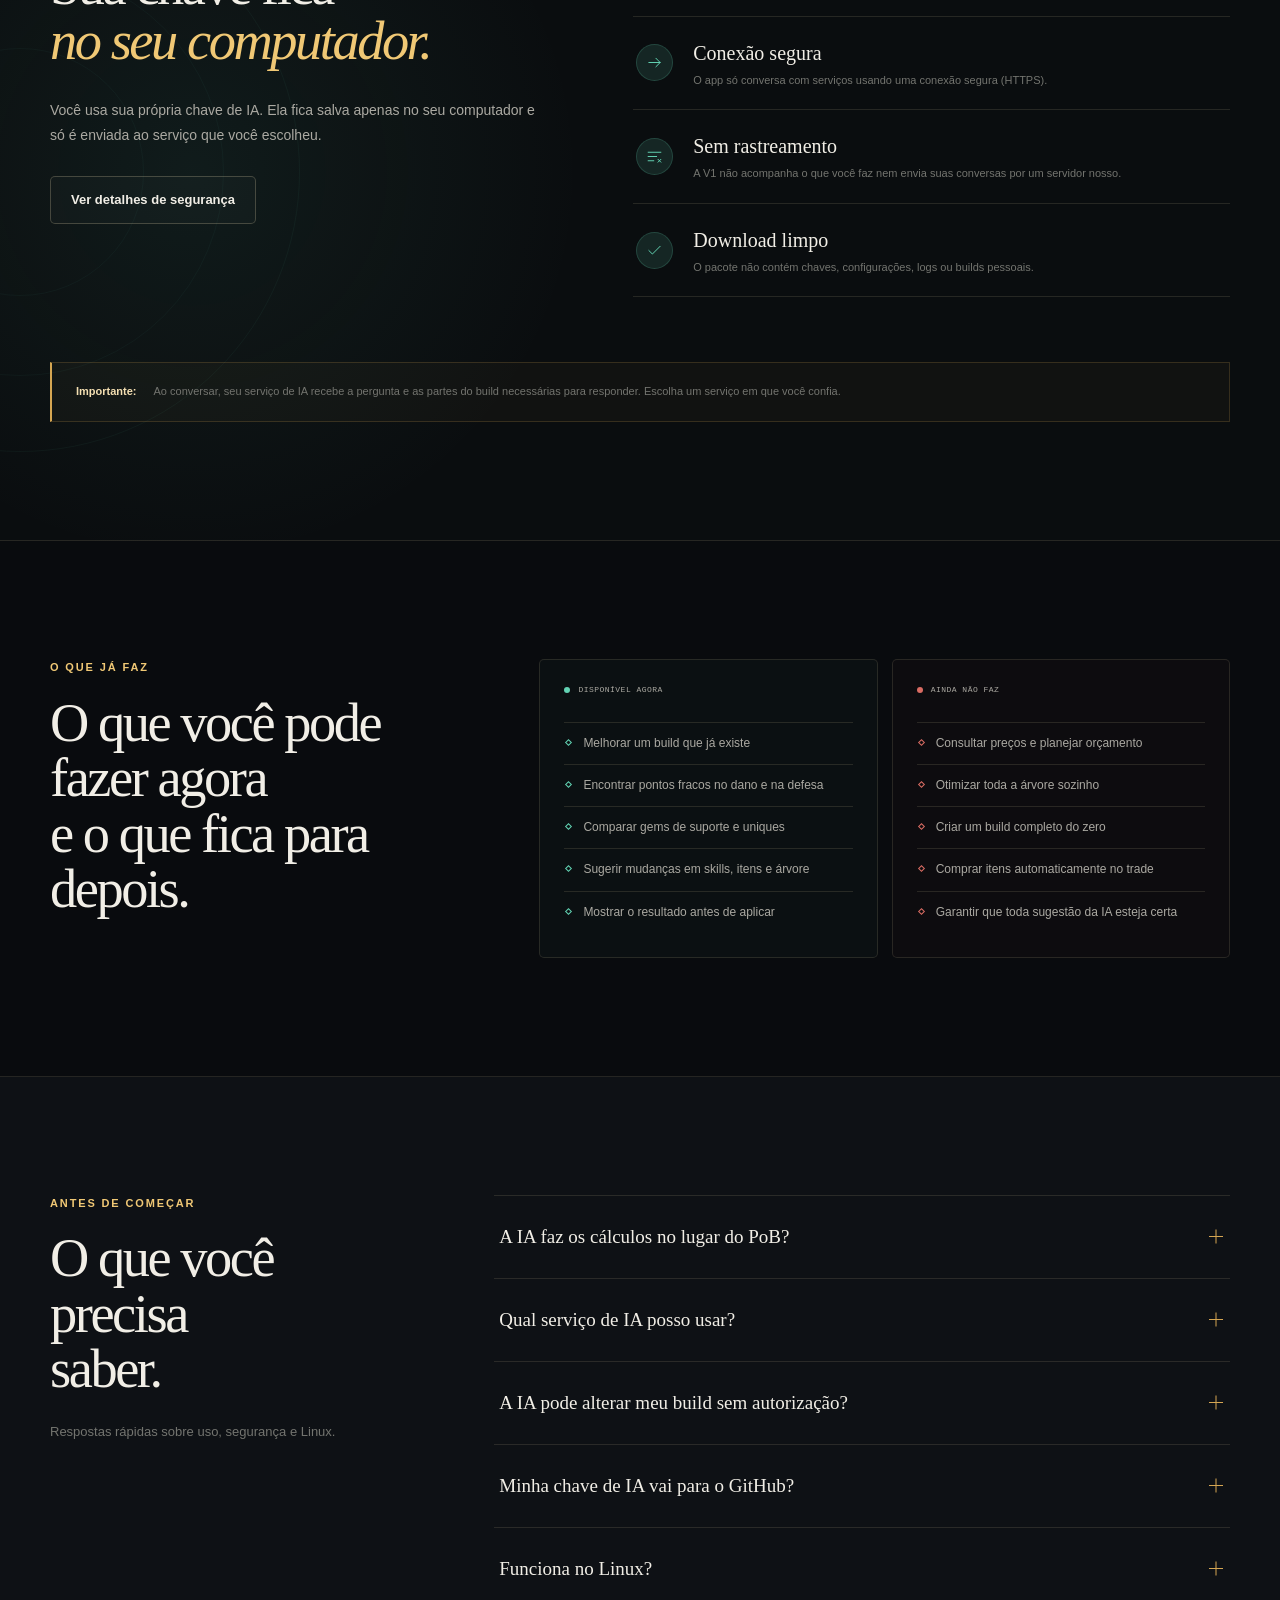
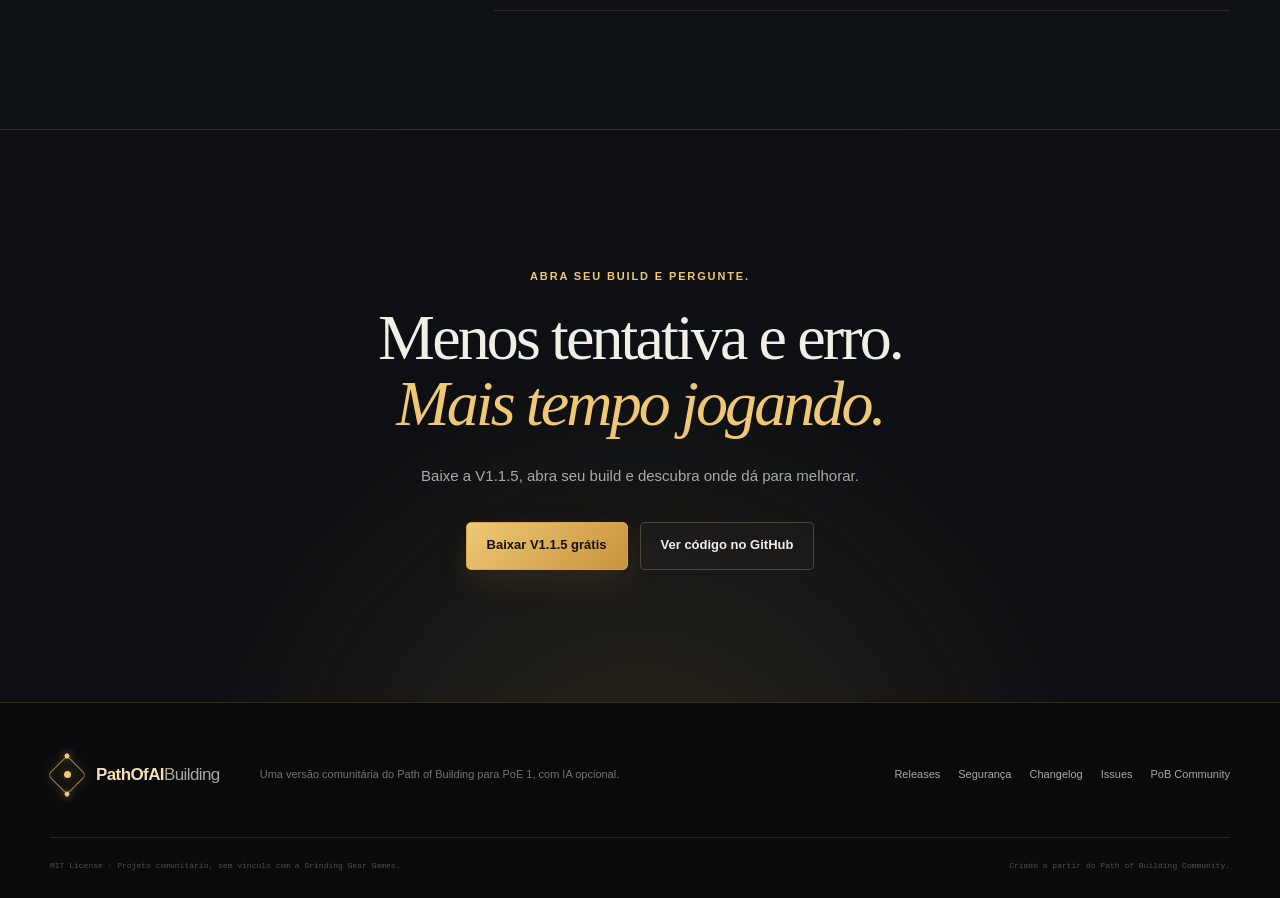
==== commit aded43b3: "fix: recover prose-wrapped context requests" ====
--- a/site/index.html
+++ b/site/index.html
@@ -79,14 +79,14 @@
 
       <div class="shell hero-layout">
         <div class="hero-copy reveal">
-          <div class="eyebrow"><span></span> Path of Building + IA <b>V1.1.4 · ÁRVORE 3.29</b></div>
+          <div class="eyebrow"><span></span> Path of Building + IA <b>V1.1.5 · ÁRVORE 3.29</b></div>
           <h1>Seu build.<br>Os cálculos do PoB.<br><em>Uma IA para ajudar.</em></h1>
           <p class="hero-lead">
             Pergunte como melhorar seu build, veja sugestões testadas pelo PoB e escolha se quer aplicar. Agora com suporte à árvore passiva 3.29.
           </p>
           <div class="hero-actions">
-            <a class="button button-primary" href="https://github.com/kaiqueramos/PathOfAIBuilding/releases/tag/v1.1.4">
-              <span>Baixar V1.1.4 grátis</span>
+            <a class="button button-primary" href="https://github.com/kaiqueramos/PathOfAIBuilding/releases/tag/v1.1.5">
+              <span>Baixar V1.1.5 grátis</span>
               <svg viewBox="0 0 20 20" aria-hidden="true"><path d="M10 3v10m0 0 4-4m-4 4-4-4M4 16h12"/></svg>
             </a>
             <a class="button button-ghost" href="#como-funciona">Ver como funciona</a>
@@ -370,7 +370,7 @@
 
           <div class="setup-visual reveal" aria-live="polite">
             <div class="setup-window" data-setup-panel="1">
-              <div class="setup-bar"><span></span><span></span><span></span><b>PathOfAIBuilding v1.1.4</b></div>
+              <div class="setup-bar"><span></span><span></span><span></span><b>PathOfAIBuilding v1.1.5</b></div>
               <div class="download-visual">
                 <div class="archive-icon"><span>ZIP</span></div>
                 <div><strong>Windows Portable</strong><small>Extraia antes de executar</small></div>
@@ -400,9 +400,9 @@
         </div>
 
         <div class="download-strip reveal">
-          <div><span>Release estável · grátis</span><strong>PathOfAIBuilding v1.1.4</strong></div>
+          <div><span>Release estável · grátis</span><strong>PathOfAIBuilding v1.1.5</strong></div>
           <div class="download-meta"><span>Árvore 3.29</span><span>Windows Portable</span><span>Wine / Proton</span><span>Download verificado</span></div>
-          <a class="button button-primary" href="https://github.com/kaiqueramos/PathOfAIBuilding/releases/tag/v1.1.4">Abrir downloads</a>
+          <a class="button button-primary" href="https://github.com/kaiqueramos/PathOfAIBuilding/releases/tag/v1.1.5">Abrir downloads</a>
         </div>
       </div>
     </section>
@@ -497,9 +497,9 @@
       <div class="shell final-cta-inner reveal">
         <span class="section-kicker">Abra seu build e pergunte.</span>
         <h2 id="cta-title">Menos tentativa e erro.<br><em>Mais tempo jogando.</em></h2>
-        <p>Baixe a V1.1.4, abra seu build e descubra onde dá para melhorar.</p>
+        <p>Baixe a V1.1.5, abra seu build e descubra onde dá para melhorar.</p>
         <div>
-          <a class="button button-primary" href="https://github.com/kaiqueramos/PathOfAIBuilding/releases/tag/v1.1.4">Baixar V1.1.4 grátis</a>
+          <a class="button button-primary" href="https://github.com/kaiqueramos/PathOfAIBuilding/releases/tag/v1.1.5">Baixar V1.1.5 grátis</a>
           <a class="button button-ghost" href="https://github.com/kaiqueramos/PathOfAIBuilding">Ver código no GitHub</a>
         </div>
       </div>
